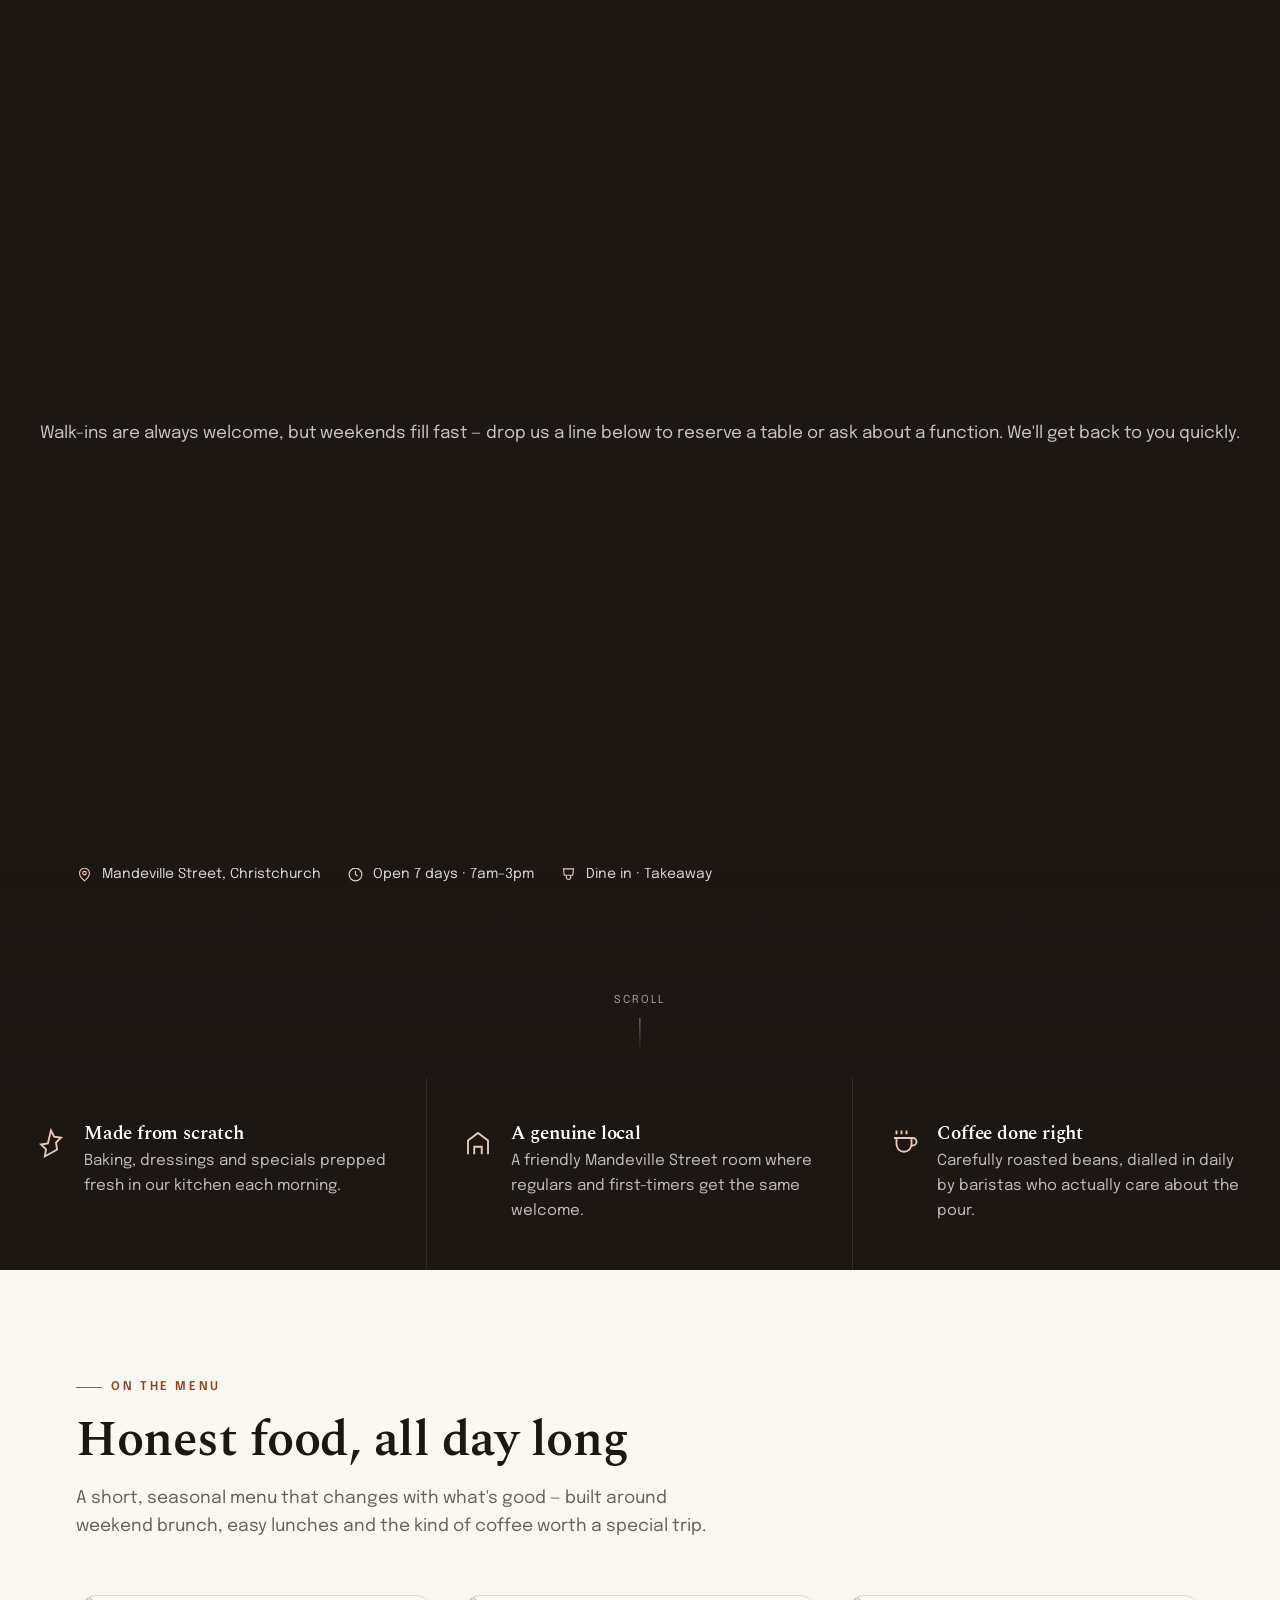
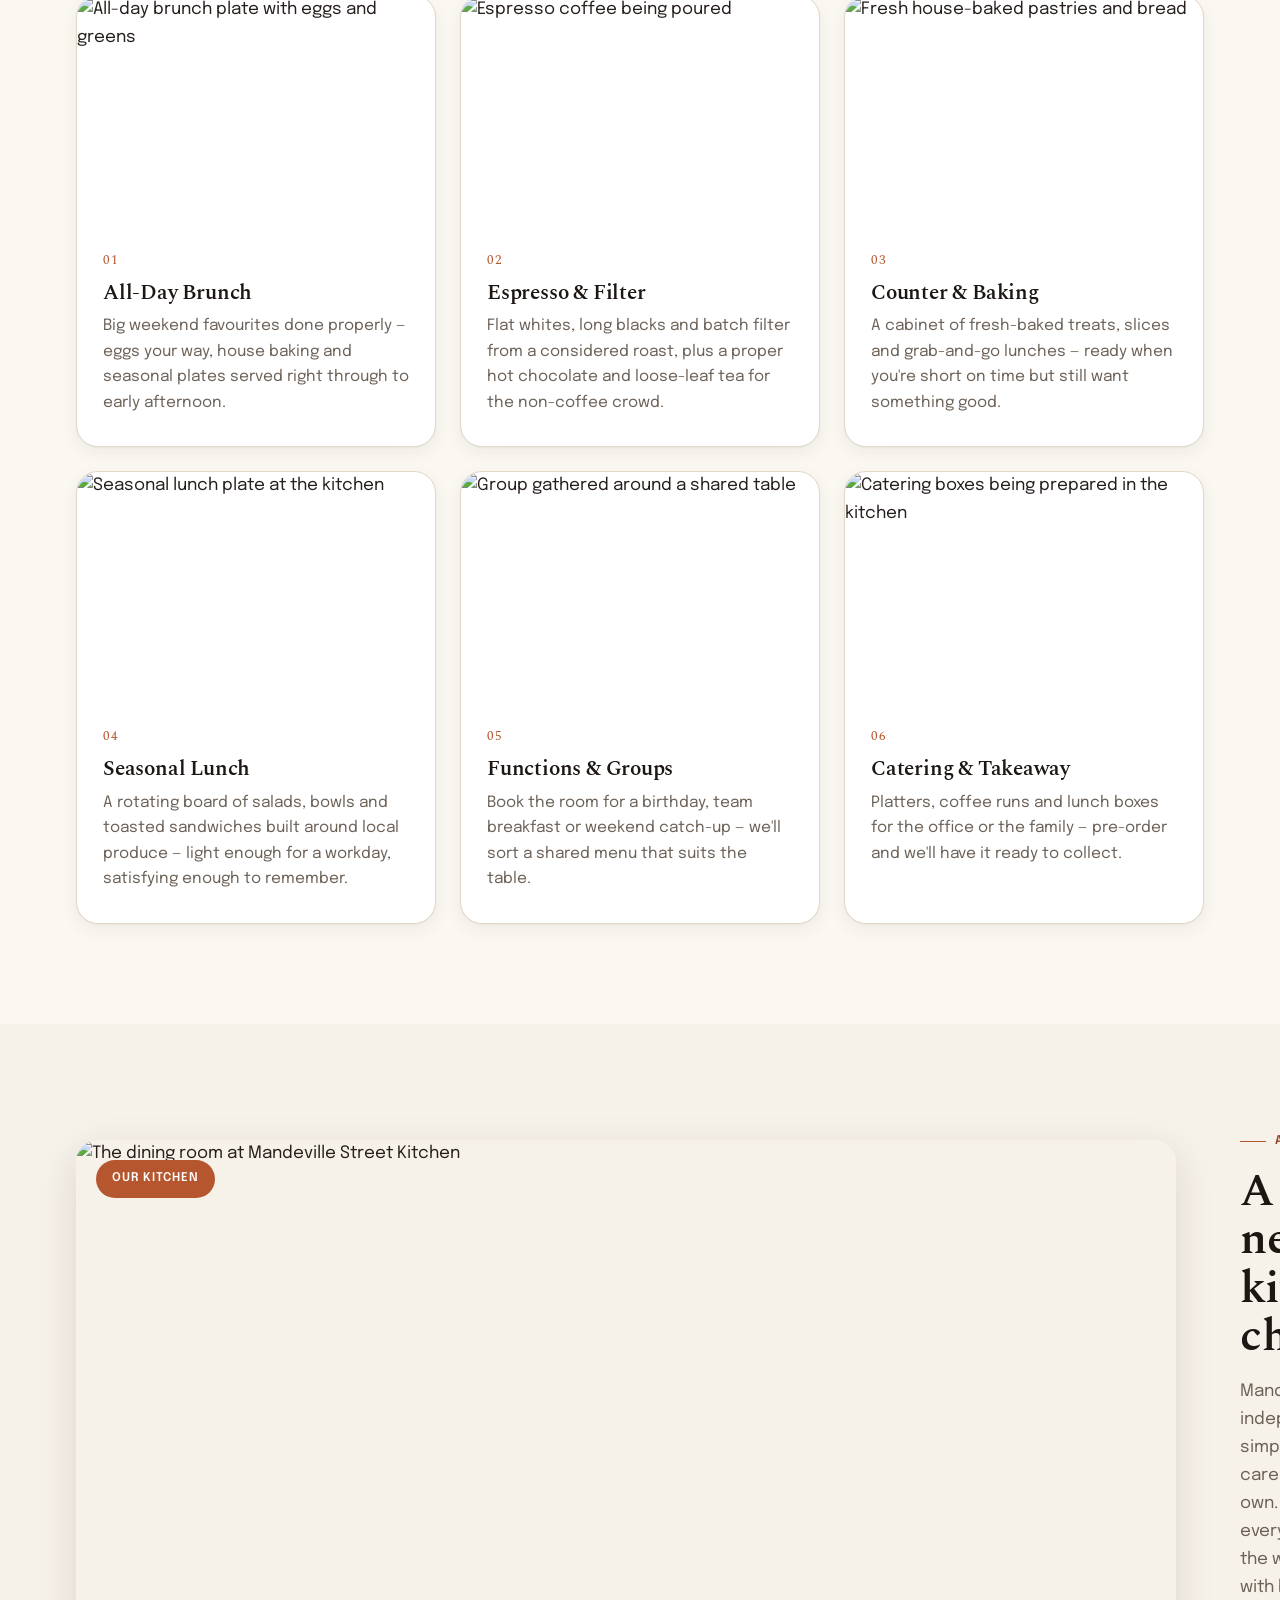
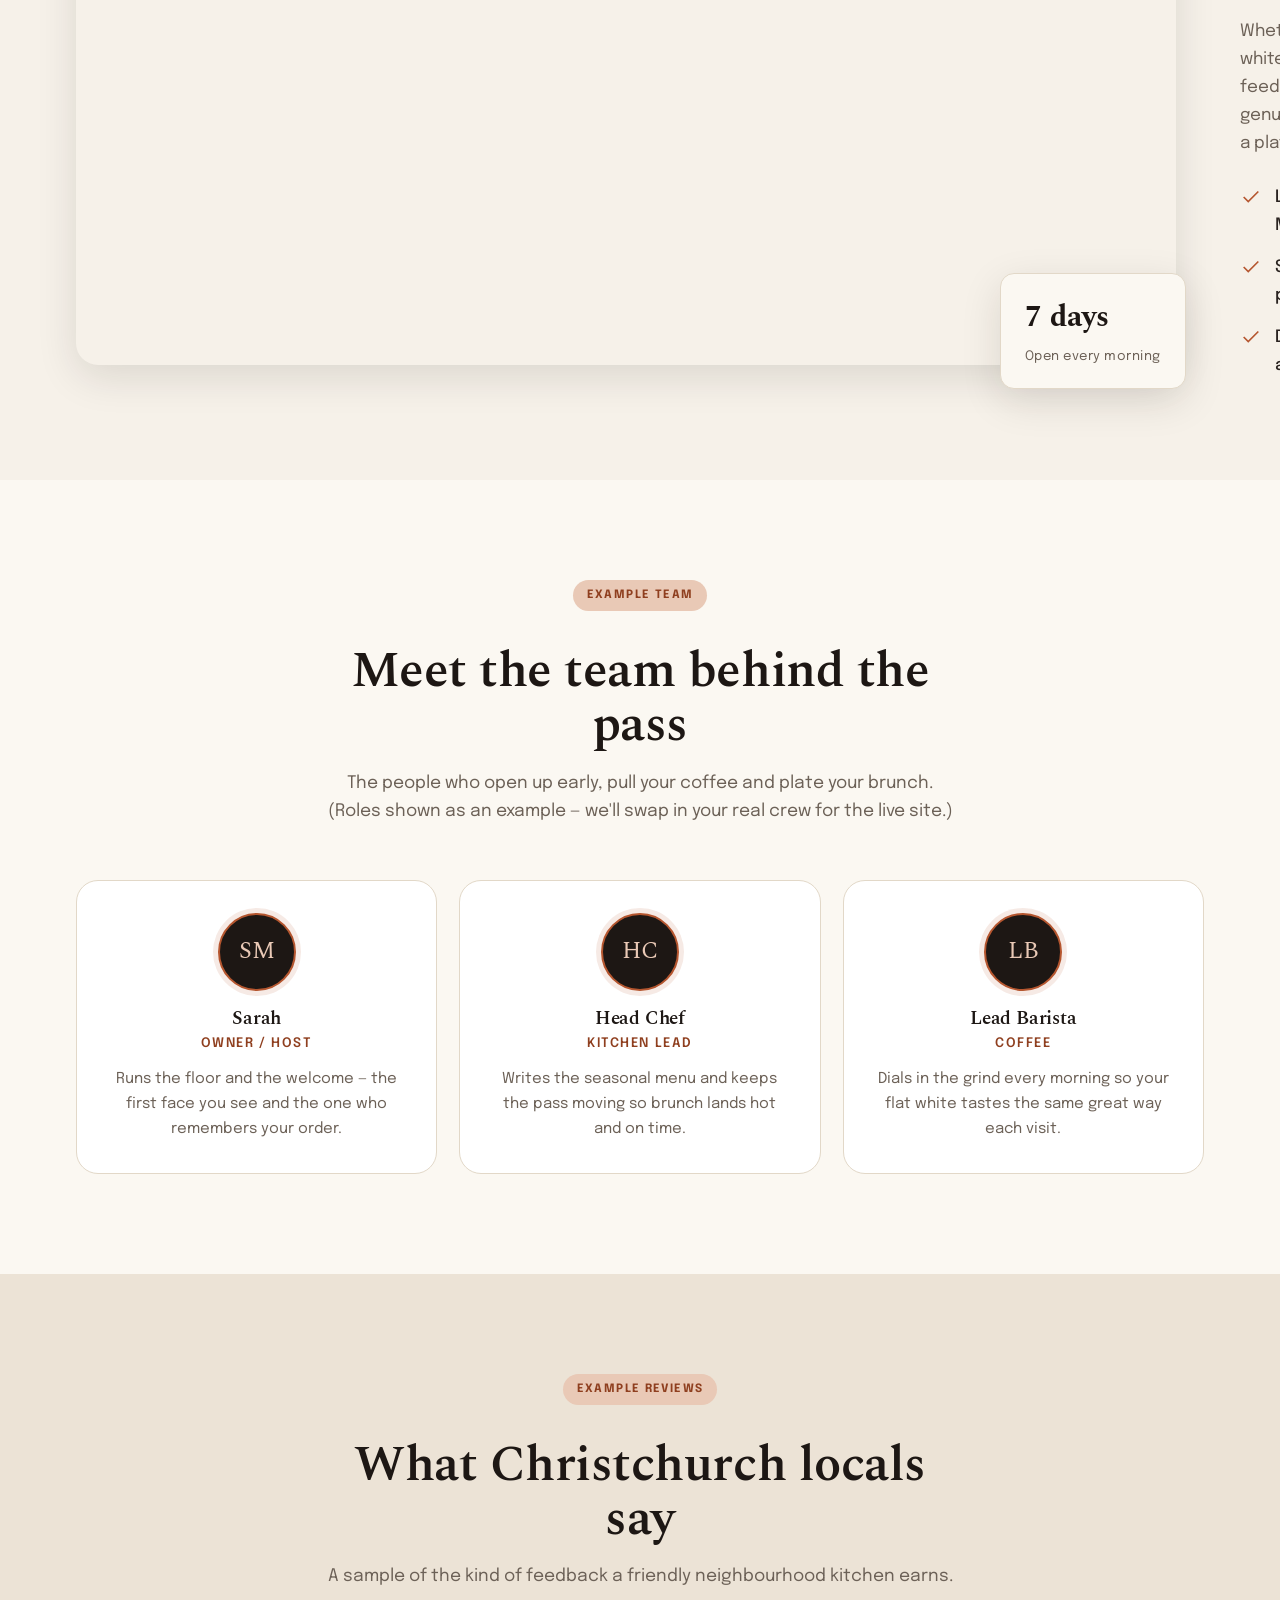
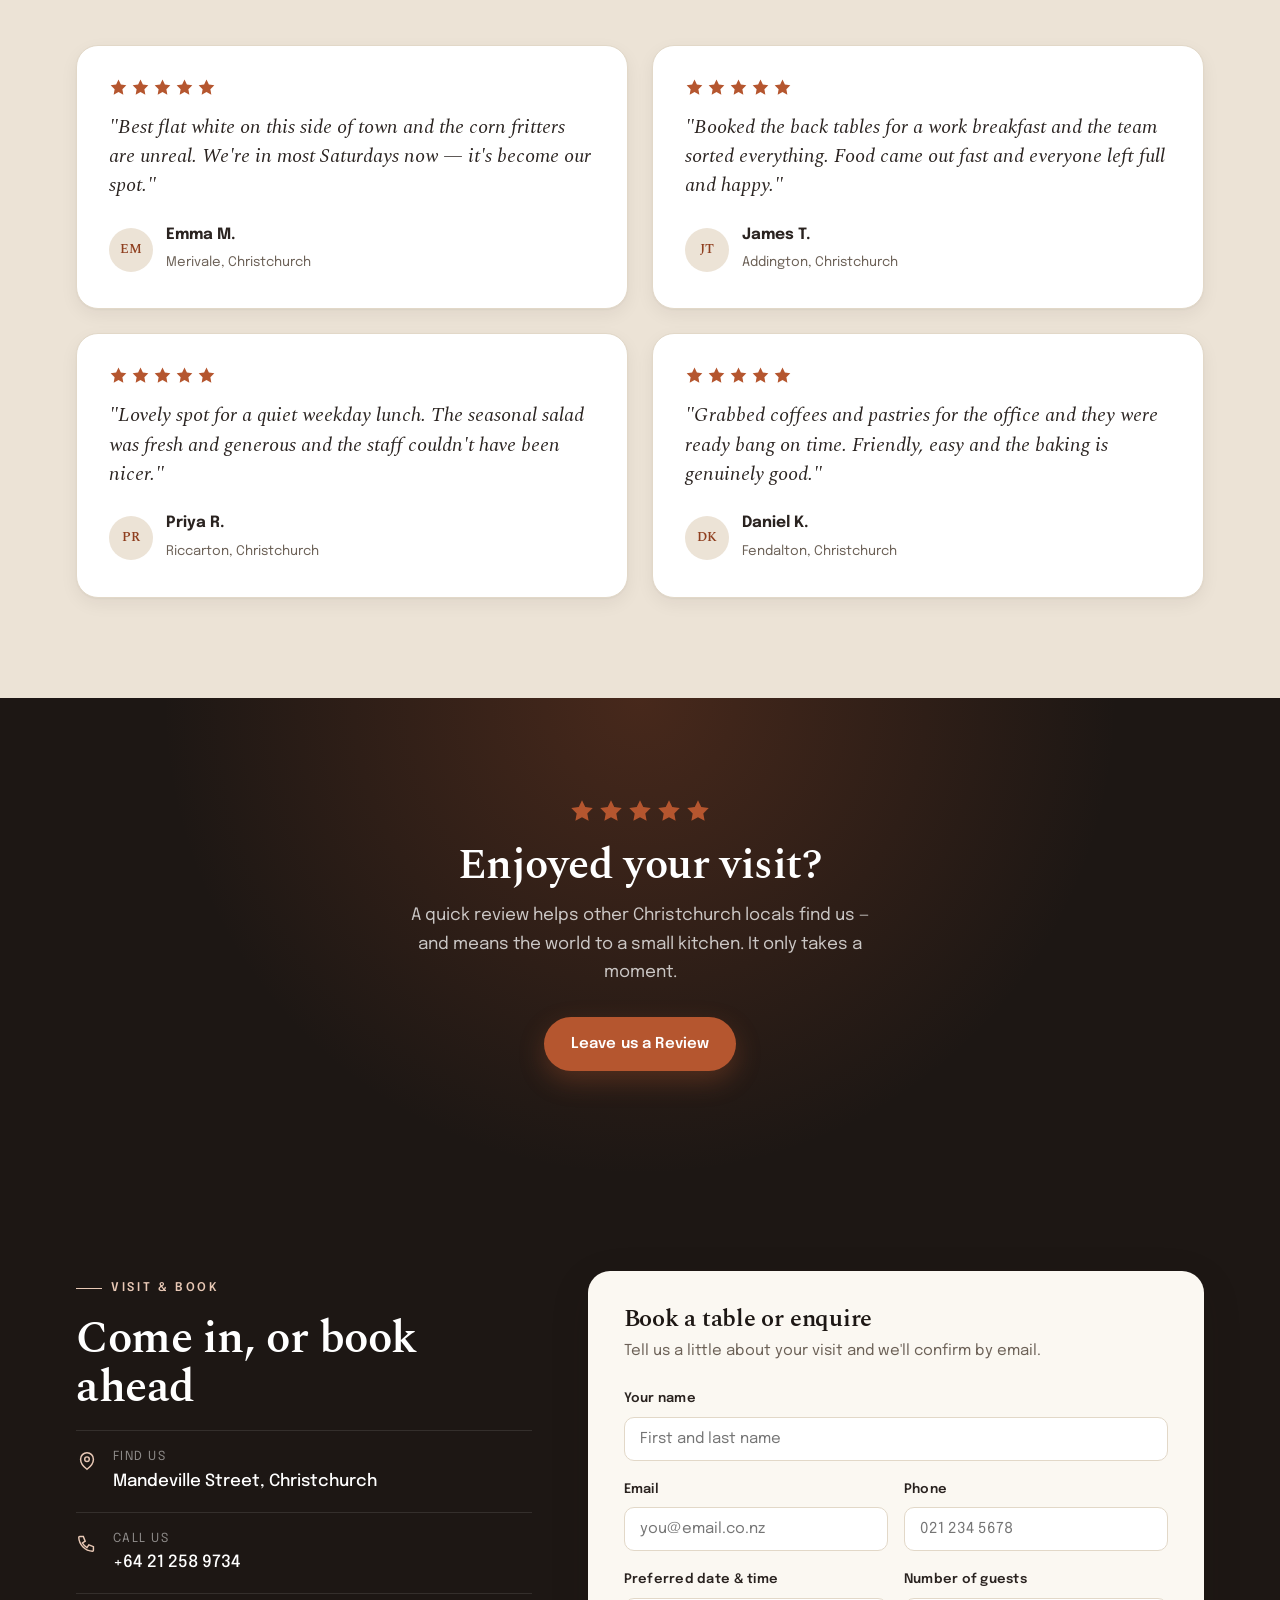
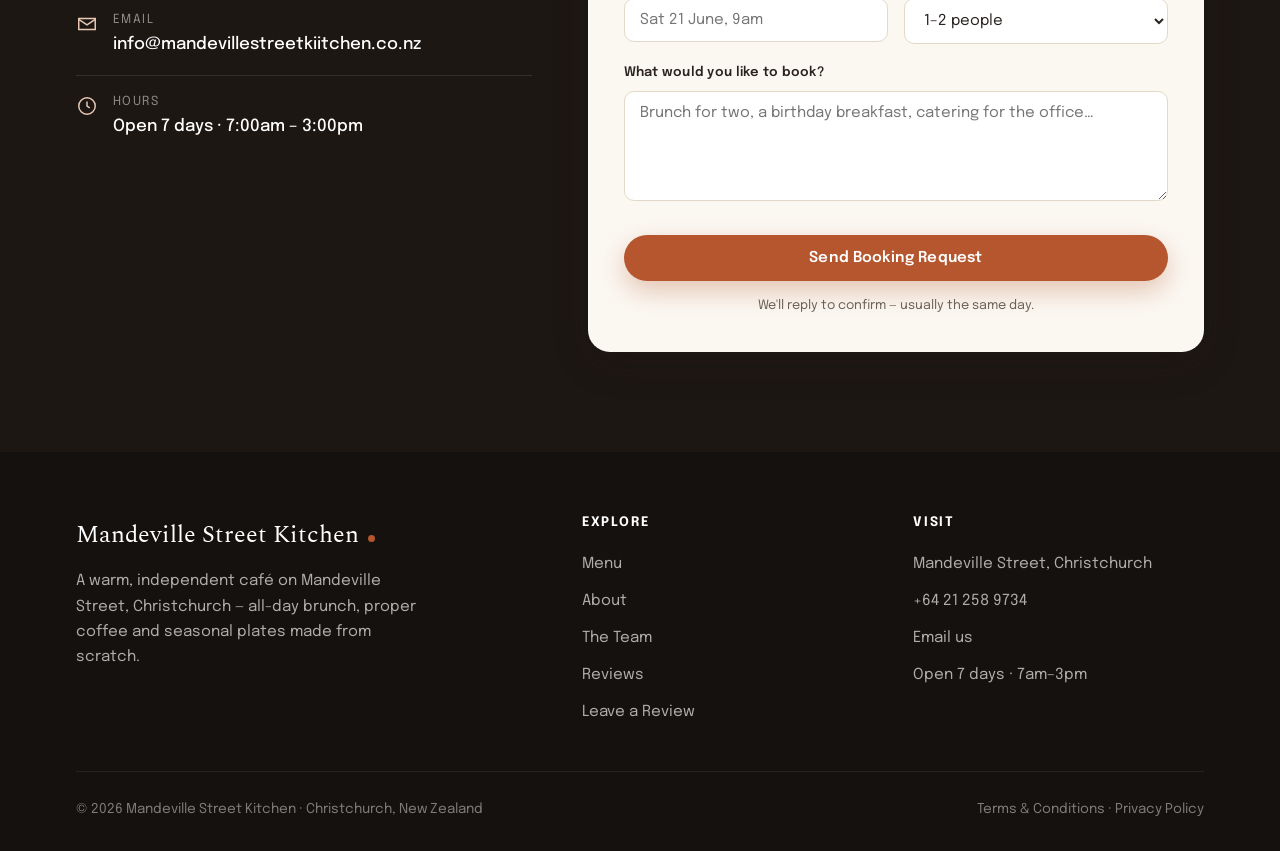
==== index.html @ 9706a3c7 "Initial build: Mandeville Street Kitchen" ====
<!DOCTYPE html>
<html lang="en-NZ">
<head>
<meta charset="UTF-8" />
<meta name="viewport" content="width=device-width, initial-scale=1.0" />
<title>Mandeville Street Kitchen | Café &amp; Eatery, Christchurch</title>
<meta name="description" content="A warm neighbourhood kitchen on Mandeville Street, Christchurch — all-day brunch, proper coffee and seasonal plates made from scratch. Dine in, takeaway or book your table." />
<link rel="preconnect" href="https://fonts.googleapis.com" />
<link rel="preconnect" href="https://fonts.gstatic.com" crossorigin />
<link href="https://fonts.googleapis.com/css2?family=Spectral:ital,wght@0,400;0,500;0,600;1,500;1,600&family=Epilogue:wght@400;500;600;700&display=swap" rel="stylesheet" />
<link rel="stylesheet" href="style.css" />
<link rel="icon" href="data:image/svg+xml,%3Csvg xmlns='http://www.w3.org/2000/svg' viewBox='0 0 32 32'%3E%3Crect width='32' height='32' rx='7' fill='%231d1714'/%3E%3Ctext x='16' y='22' font-family='Georgia,serif' font-size='17' fill='%23b5562f' text-anchor='middle'%3EM%3C/text%3E%3C/svg%3E" />
<meta property="og:title" content="Mandeville Street Kitchen | Café &amp; Eatery, Christchurch" />
<meta property="og:description" content="All-day brunch, proper coffee and seasonal plates made from scratch on Mandeville Street, Christchurch." />
<meta property="og:type" content="restaurant" />
<meta property="og:image" content="https://images.unsplash.com/photo-1414235077428-338989a2e8c0?auto=format&fit=crop&w=1200&q=80" />
</head>
<body>

<!-- Intro overlay -->
<div class="intro" aria-hidden="true">
  <div class="intro-mark">
    <div class="im-name">Mandeville Street Kitchen</div>
    <div class="im-sub">Christchurch</div>
    <div class="im-bar"></div>
  </div>
</div>

<!-- Nav -->
<header class="nav">
  <div class="nav-inner">
    <a href="index.html" class="brand">Mandeville Street <span class="dot"></span></a>
    <nav class="nav-links" aria-label="Primary">
      <a class="navlink" href="#menu">Menu</a>
      <a class="navlink" href="#about">About</a>
      <a class="navlink" href="#crew">The Team</a>
      <a class="navlink" href="#reviews">Reviews</a>
      <a class="navlink" href="#contact">Visit</a>
      <a class="btn btn-primary" href="#contact">Book a Table</a>
    </nav>
    <button class="nav-toggle" aria-label="Open menu"><span></span><span></span><span></span></button>
  </div>
</header>

<!-- Hero -->
<section class="hero" id="top">
  <div class="hero-slides">
    <div class="hero-slide active">
      <img src="https://images.unsplash.com/photo-1559925393-8be0ec4767c8?auto=format&fit=crop&w=1900&q=80" alt="Warm café interior with timber tables and soft light" fetchpriority="high" width="1900" height="1267" />
    </div>
    <div class="hero-slide">
      <img src="https://images.unsplash.com/photo-1414235077428-338989a2e8c0?auto=format&fit=crop&w=1900&q=80" alt="Seasonal brunch plate served at the table" loading="lazy" width="1900" height="1267" />
    </div>
    <div class="hero-slide">
      <img src="https://images.unsplash.com/photo-1495474472287-4d71bcdd2085?auto=format&fit=crop&w=1900&q=80" alt="Flat white coffee with latte art on a café counter" loading="lazy" width="1900" height="1267" />
    </div>
    <div class="hero-slide">
      <img src="https://images.unsplash.com/photo-1466637574441-749b8f19452f?auto=format&fit=crop&w=1900&q=80" alt="Fresh seasonal produce on the kitchen bench" loading="lazy" width="1900" height="1267" />
    </div>
  </div>
  <div class="hero-overlay"></div>
  <div class="hero-content">
    <span class="eyebrow reveal">Mandeville Street · Christchurch</span>
    <h1 class="reveal">All-day brunch and proper coffee, made <em>from scratch</em> on Mandeville Street.</h1>
    <p class="lead reveal">A relaxed neighbourhood kitchen for slow weekend breakfasts, quick weekday lunches and good coffee any time of day. Local produce, honest plates, a room you'll want to linger in.</p>
    <div class="hero-cta reveal">
      <a href="#contact" class="btn btn-primary">Book a Table</a>
      <a href="#menu" class="btn btn-light">See the Menu</a>
    </div>
    <div class="hero-meta reveal">
      <span><svg viewBox="0 0 24 24" fill="none" stroke-width="1.6"><path d="M12 21s-7-5.2-7-11a7 7 0 0 1 14 0c0 5.8-7 11-7 11z"/><circle cx="12" cy="10" r="2.5"/></svg>Mandeville Street, Christchurch</span>
      <span><svg viewBox="0 0 24 24" fill="none" stroke-width="1.6"><circle cx="12" cy="12" r="9"/><path d="M12 7v5l3 2"/></svg>Open 7 days · 7am–3pm</span>
      <span><svg viewBox="0 0 24 24" fill="none" stroke-width="1.6"><path d="M5 4h14l-1 9H6L5 4z"/><path d="M9 13v3a3 3 0 0 0 6 0v-3"/></svg>Dine in · Takeaway</span>
    </div>
  </div>
  <div class="scroll-cue" aria-hidden="true"><span>Scroll</span><span class="line"></span></div>
</section>

<!-- Trust strip -->
<section class="trust" aria-label="Why locals choose us">
  <div class="trust-grid">
    <div class="trust-item">
      <svg viewBox="0 0 24 24" fill="none" stroke-width="1.5"><path d="M12 2l2.5 5 5.5.8-4 3.9.9 5.5L12 20l-4.9 2.6.9-5.5-4-3.9 5.5-.8L12 2z"/></svg>
      <div><h3>Made from scratch</h3><p>Baking, dressings and specials prepped fresh in our kitchen each morning.</p></div>
    </div>
    <div class="trust-item">
      <svg viewBox="0 0 24 24" fill="none" stroke-width="1.5"><path d="M4 21V10l8-6 8 6v11"/><path d="M9 21v-6h6v6"/></svg>
      <div><h3>A genuine local</h3><p>A friendly Mandeville Street room where regulars and first-timers get the same welcome.</p></div>
    </div>
    <div class="trust-item">
      <svg viewBox="0 0 24 24" fill="none" stroke-width="1.5"><path d="M18 8h1a3 3 0 0 1 0 6h-1"/><path d="M6 2v3M10 2v3M14 2v3"/><path d="M4 8h14v5a6 6 0 0 1-12 0V8z"/></svg>
      <div><h3>Coffee done right</h3><p>Carefully roasted beans, dialled in daily by baristas who actually care about the pour.</p></div>
    </div>
  </div>
</section>

<!-- Services / Menu -->
<section class="section-cream" id="menu">
  <div class="wrap">
    <div class="section-head reveal">
      <span class="eyebrow">On the menu</span>
      <h2>Honest food, all day long</h2>
      <p>A short, seasonal menu that changes with what's good — built around weekend brunch, easy lunches and the kind of coffee worth a special trip.</p>
    </div>
    <div class="services-grid">
      <article class="svc-card reveal">
        <div class="svc-img"><img src="https://images.unsplash.com/photo-1525351484163-7529414344d8?auto=format&fit=crop&w=900&q=80" alt="All-day brunch plate with eggs and greens" loading="lazy" width="900" height="563" /></div>
        <div class="svc-body"><span class="svc-num">01</span><h3>All-Day Brunch</h3><p>Big weekend favourites done properly — eggs your way, house baking and seasonal plates served right through to early afternoon.</p></div>
      </article>
      <article class="svc-card reveal">
        <div class="svc-img"><img src="https://images.unsplash.com/photo-1495474472287-4d71bcdd2085?auto=format&fit=crop&w=900&q=80" alt="Espresso coffee being poured" loading="lazy" width="900" height="563" /></div>
        <div class="svc-body"><span class="svc-num">02</span><h3>Espresso &amp; Filter</h3><p>Flat whites, long blacks and batch filter from a considered roast, plus a proper hot chocolate and loose-leaf tea for the non-coffee crowd.</p></div>
      </article>
      <article class="svc-card reveal">
        <div class="svc-img"><img src="https://images.unsplash.com/photo-1509440159596-0249088772ff?auto=format&fit=crop&w=900&q=80" alt="Fresh house-baked pastries and bread" loading="lazy" width="900" height="563" /></div>
        <div class="svc-body"><span class="svc-num">03</span><h3>Counter &amp; Baking</h3><p>A cabinet of fresh-baked treats, slices and grab-and-go lunches — ready when you're short on time but still want something good.</p></div>
      </article>
      <article class="svc-card reveal">
        <div class="svc-img"><img src="https://images.unsplash.com/photo-1414235077428-338989a2e8c0?auto=format&fit=crop&w=900&q=80" alt="Seasonal lunch plate at the kitchen" loading="lazy" width="900" height="563" /></div>
        <div class="svc-body"><span class="svc-num">04</span><h3>Seasonal Lunch</h3><p>A rotating board of salads, bowls and toasted sandwiches built around local produce — light enough for a workday, satisfying enough to remember.</p></div>
      </article>
      <article class="svc-card reveal">
        <div class="svc-img"><img src="https://images.unsplash.com/photo-1481833761820-0509d3217039?auto=format&fit=crop&w=900&q=80" alt="Group gathered around a shared table" loading="lazy" width="900" height="563" /></div>
        <div class="svc-body"><span class="svc-num">05</span><h3>Functions &amp; Groups</h3><p>Book the room for a birthday, team breakfast or weekend catch-up — we'll sort a shared menu that suits the table.</p></div>
      </article>
      <article class="svc-card reveal">
        <div class="svc-img"><img src="https://images.unsplash.com/photo-1556910103-1c02745aae4d?auto=format&fit=crop&w=900&q=80" alt="Catering boxes being prepared in the kitchen" loading="lazy" width="900" height="563" /></div>
        <div class="svc-body"><span class="svc-num">06</span><h3>Catering &amp; Takeaway</h3><p>Platters, coffee runs and lunch boxes for the office or the family — pre-order and we'll have it ready to collect.</p></div>
      </article>
    </div>
  </div>
</section>

<!-- About -->
<section class="section-bone" id="about">
  <div class="wrap">
    <div class="about-grid">
      <div class="about-figure reveal">
        <img src="https://images.unsplash.com/photo-1517248135467-4c7edcad34c4?auto=format&fit=crop&w=1100&q=80" alt="The dining room at Mandeville Street Kitchen" loading="lazy" width="1100" height="825" />
        <span class="about-tag">Our Kitchen</span>
        <div class="stat"><strong>7 days</strong><span>Open every morning</span></div>
      </div>
      <div class="about-copy reveal">
        <span class="eyebrow">About us</span>
        <h2>A neighbourhood kitchen, not a chain</h2>
        <p>Mandeville Street Kitchen is a small, independent café built around a simple idea: real food, made with care, in a room that feels like your own. We keep the menu tight so everything's done well, and we cook the way we'd cook at home — just with better coffee.</p>
        <p>Whether you're in for a quiet flat white, a long weekend brunch or feeding a hungry crew, you'll get a genuine Christchurch welcome and a plate worth coming back for.</p>
        <ul class="checklist">
          <li><svg viewBox="0 0 24 24" fill="none" stroke-width="1.8"><path d="M20 6L9 17l-5-5"/></svg>Locally owned and run on Mandeville Street</li>
          <li><svg viewBox="0 0 24 24" fill="none" stroke-width="1.8"><path d="M20 6L9 17l-5-5"/></svg>Seasonal menu using local produce</li>
          <li><svg viewBox="0 0 24 24" fill="none" stroke-width="1.8"><path d="M20 6L9 17l-5-5"/></svg>Dietary-friendly options, just ask the team</li>
        </ul>
      </div>
    </div>
  </div>
</section>

<!-- Crew -->
<section class="section-cream" id="crew">
  <div class="wrap">
    <div class="section-head center reveal">
      <span class="badge-pill">Example team</span>
      <h2>Meet the team behind the pass</h2>
      <p>The people who open up early, pull your coffee and plate your brunch. (Roles shown as an example — we'll swap in your real crew for the live site.)</p>
    </div>
    <div class="crew-grid">
      <div class="crew-card reveal">
        <div class="avatar">SM</div>
        <h3>Sarah</h3>
        <div class="role">Owner / Host</div>
        <p>Runs the floor and the welcome — the first face you see and the one who remembers your order.</p>
      </div>
      <div class="crew-card reveal">
        <div class="avatar">HC</div>
        <h3>Head Chef</h3>
        <div class="role">Kitchen Lead</div>
        <p>Writes the seasonal menu and keeps the pass moving so brunch lands hot and on time.</p>
      </div>
      <div class="crew-card reveal">
        <div class="avatar">LB</div>
        <h3>Lead Barista</h3>
        <div class="role">Coffee</div>
        <p>Dials in the grind every morning so your flat white tastes the same great way each visit.</p>
      </div>
    </div>
  </div>
</section>

<!-- Reviews -->
<section class="section-sand" id="reviews">
  <div class="wrap">
    <div class="section-head center reveal">
      <span class="badge-pill">Example reviews</span>
      <h2>What Christchurch locals say</h2>
      <p>A sample of the kind of feedback a friendly neighbourhood kitchen earns.</p>
    </div>
    <div class="reviews-grid">
      <div class="review-card reveal">
        <div class="stars"><svg viewBox="0 0 24 24"><path d="M12 2l3 6.3 6.9 1-5 4.9 1.2 6.8L12 17.8 5.9 21l1.2-6.8-5-4.9 6.9-1L12 2z"/></svg><svg viewBox="0 0 24 24"><path d="M12 2l3 6.3 6.9 1-5 4.9 1.2 6.8L12 17.8 5.9 21l1.2-6.8-5-4.9 6.9-1L12 2z"/></svg><svg viewBox="0 0 24 24"><path d="M12 2l3 6.3 6.9 1-5 4.9 1.2 6.8L12 17.8 5.9 21l1.2-6.8-5-4.9 6.9-1L12 2z"/></svg><svg viewBox="0 0 24 24"><path d="M12 2l3 6.3 6.9 1-5 4.9 1.2 6.8L12 17.8 5.9 21l1.2-6.8-5-4.9 6.9-1L12 2z"/></svg><svg viewBox="0 0 24 24"><path d="M12 2l3 6.3 6.9 1-5 4.9 1.2 6.8L12 17.8 5.9 21l1.2-6.8-5-4.9 6.9-1L12 2z"/></svg></div>
        <blockquote>"Best flat white on this side of town and the corn fritters are unreal. We're in most Saturdays now — it's become our spot."</blockquote>
        <div class="review-meta"><span class="ra">EM</span><div><strong>Emma M.</strong><span>Merivale, Christchurch</span></div></div>
      </div>
      <div class="review-card reveal">
        <div class="stars"><svg viewBox="0 0 24 24"><path d="M12 2l3 6.3 6.9 1-5 4.9 1.2 6.8L12 17.8 5.9 21l1.2-6.8-5-4.9 6.9-1L12 2z"/></svg><svg viewBox="0 0 24 24"><path d="M12 2l3 6.3 6.9 1-5 4.9 1.2 6.8L12 17.8 5.9 21l1.2-6.8-5-4.9 6.9-1L12 2z"/></svg><svg viewBox="0 0 24 24"><path d="M12 2l3 6.3 6.9 1-5 4.9 1.2 6.8L12 17.8 5.9 21l1.2-6.8-5-4.9 6.9-1L12 2z"/></svg><svg viewBox="0 0 24 24"><path d="M12 2l3 6.3 6.9 1-5 4.9 1.2 6.8L12 17.8 5.9 21l1.2-6.8-5-4.9 6.9-1L12 2z"/></svg><svg viewBox="0 0 24 24"><path d="M12 2l3 6.3 6.9 1-5 4.9 1.2 6.8L12 17.8 5.9 21l1.2-6.8-5-4.9 6.9-1L12 2z"/></svg></div>
        <blockquote>"Booked the back tables for a work breakfast and the team sorted everything. Food came out fast and everyone left full and happy."</blockquote>
        <div class="review-meta"><span class="ra">JT</span><div><strong>James T.</strong><span>Addington, Christchurch</span></div></div>
      </div>
      <div class="review-card reveal">
        <div class="stars"><svg viewBox="0 0 24 24"><path d="M12 2l3 6.3 6.9 1-5 4.9 1.2 6.8L12 17.8 5.9 21l1.2-6.8-5-4.9 6.9-1L12 2z"/></svg><svg viewBox="0 0 24 24"><path d="M12 2l3 6.3 6.9 1-5 4.9 1.2 6.8L12 17.8 5.9 21l1.2-6.8-5-4.9 6.9-1L12 2z"/></svg><svg viewBox="0 0 24 24"><path d="M12 2l3 6.3 6.9 1-5 4.9 1.2 6.8L12 17.8 5.9 21l1.2-6.8-5-4.9 6.9-1L12 2z"/></svg><svg viewBox="0 0 24 24"><path d="M12 2l3 6.3 6.9 1-5 4.9 1.2 6.8L12 17.8 5.9 21l1.2-6.8-5-4.9 6.9-1L12 2z"/></svg><svg viewBox="0 0 24 24"><path d="M12 2l3 6.3 6.9 1-5 4.9 1.2 6.8L12 17.8 5.9 21l1.2-6.8-5-4.9 6.9-1L12 2z"/></svg></div>
        <blockquote>"Lovely spot for a quiet weekday lunch. The seasonal salad was fresh and generous and the staff couldn't have been nicer."</blockquote>
        <div class="review-meta"><span class="ra">PR</span><div><strong>Priya R.</strong><span>Riccarton, Christchurch</span></div></div>
      </div>
      <div class="review-card reveal">
        <div class="stars"><svg viewBox="0 0 24 24"><path d="M12 2l3 6.3 6.9 1-5 4.9 1.2 6.8L12 17.8 5.9 21l1.2-6.8-5-4.9 6.9-1L12 2z"/></svg><svg viewBox="0 0 24 24"><path d="M12 2l3 6.3 6.9 1-5 4.9 1.2 6.8L12 17.8 5.9 21l1.2-6.8-5-4.9 6.9-1L12 2z"/></svg><svg viewBox="0 0 24 24"><path d="M12 2l3 6.3 6.9 1-5 4.9 1.2 6.8L12 17.8 5.9 21l1.2-6.8-5-4.9 6.9-1L12 2z"/></svg><svg viewBox="0 0 24 24"><path d="M12 2l3 6.3 6.9 1-5 4.9 1.2 6.8L12 17.8 5.9 21l1.2-6.8-5-4.9 6.9-1L12 2z"/></svg><svg viewBox="0 0 24 24"><path d="M12 2l3 6.3 6.9 1-5 4.9 1.2 6.8L12 17.8 5.9 21l1.2-6.8-5-4.9 6.9-1L12 2z"/></svg></div>
        <blockquote>"Grabbed coffees and pastries for the office and they were ready bang on time. Friendly, easy and the baking is genuinely good."</blockquote>
        <div class="review-meta"><span class="ra">DK</span><div><strong>Daniel K.</strong><span>Fendalton, Christchurch</span></div></div>
      </div>
    </div>
  </div>
</section>

<!-- Review funnel banner -->
<section class="funnel">
  <div class="wrap">
    <div class="stars reveal"><svg viewBox="0 0 24 24"><path d="M12 2l3 6.3 6.9 1-5 4.9 1.2 6.8L12 17.8 5.9 21l1.2-6.8-5-4.9 6.9-1L12 2z"/></svg><svg viewBox="0 0 24 24"><path d="M12 2l3 6.3 6.9 1-5 4.9 1.2 6.8L12 17.8 5.9 21l1.2-6.8-5-4.9 6.9-1L12 2z"/></svg><svg viewBox="0 0 24 24"><path d="M12 2l3 6.3 6.9 1-5 4.9 1.2 6.8L12 17.8 5.9 21l1.2-6.8-5-4.9 6.9-1L12 2z"/></svg><svg viewBox="0 0 24 24"><path d="M12 2l3 6.3 6.9 1-5 4.9 1.2 6.8L12 17.8 5.9 21l1.2-6.8-5-4.9 6.9-1L12 2z"/></svg><svg viewBox="0 0 24 24"><path d="M12 2l3 6.3 6.9 1-5 4.9 1.2 6.8L12 17.8 5.9 21l1.2-6.8-5-4.9 6.9-1L12 2z"/></svg></div>
    <h2 class="reveal">Enjoyed your visit?</h2>
    <p class="reveal">A quick review helps other Christchurch locals find us — and means the world to a small kitchen. It only takes a moment.</p>
    <a href="review.html" class="btn btn-primary reveal">Leave us a Review</a>
  </div>
</section>

<!-- Contact -->
<section class="contact" id="contact">
  <div class="wrap">
    <div class="contact-grid">
      <div class="contact-info reveal">
        <span class="eyebrow">Visit &amp; book</span>
        <h2>Come in, or book ahead</h2>
        <p class="intro">Walk-ins are always welcome, but weekends fill fast — drop us a line below to reserve a table or ask about a function. We'll get back to you quickly.</p>
        <div class="contact-line">
          <svg viewBox="0 0 24 24" fill="none" stroke-width="1.6"><path d="M12 21s-7-5.2-7-11a7 7 0 0 1 14 0c0 5.8-7 11-7 11z"/><circle cx="12" cy="10" r="2.5"/></svg>
          <div><div class="lbl">Find us</div><span class="val">Mandeville Street, Christchurch</span></div>
        </div>
        <div class="contact-line">
          <svg viewBox="0 0 24 24" fill="none" stroke-width="1.6"><path d="M4 5h4l2 5-3 2a12 12 0 0 0 5 5l2-3 5 2v4a1 1 0 0 1-1 1A16 16 0 0 1 3 6a1 1 0 0 1 1-1z"/></svg>
          <div><div class="lbl">Call us</div><a href="tel:+64212589734">+64 21 258 9734</a></div>
        </div>
        <div class="contact-line">
          <svg viewBox="0 0 24 24" fill="none" stroke-width="1.6"><path d="M3 6h18v12H3z"/><path d="M3 7l9 6 9-6"/></svg>
          <div><div class="lbl">Email</div><a href="mailto:info@mandevillestreetkiitchen.co.nz">info@mandevillestreetkiitchen.co.nz</a></div>
        </div>
        <div class="contact-line">
          <svg viewBox="0 0 24 24" fill="none" stroke-width="1.6"><circle cx="12" cy="12" r="9"/><path d="M12 7v5l3 2"/></svg>
          <div><div class="lbl">Hours</div><span class="val">Open 7 days · 7:00am – 3:00pm</span></div>
        </div>
      </div>

      <div class="form-card reveal">
        <h3>Book a table or enquire</h3>
        <p class="fc-sub">Tell us a little about your visit and we'll confirm by email.</p>
        <form action="https://formsubmit.co/info@mandevillestreetkiitchen.co.nz" method="POST">
          <input type="hidden" name="_subject" value="New booking / enquiry — Mandeville Street Kitchen website" />
          <input type="hidden" name="_captcha" value="false" />
          <input type="hidden" name="_template" value="table" />
          <input type="hidden" name="_next" value="https://mandeville-street-kitchen-demo.vercel.app/index.html#contact" />
          <div class="field">
            <label for="name">Your name</label>
            <input id="name" name="name" type="text" placeholder="First and last name" required />
          </div>
          <div class="field-row">
            <div class="field">
              <label for="email">Email</label>
              <input id="email" name="email" type="email" placeholder="you@email.co.nz" required />
            </div>
            <div class="field">
              <label for="phone">Phone</label>
              <input id="phone" name="phone" type="tel" placeholder="021 234 5678" />
            </div>
          </div>
          <div class="field-row">
            <div class="field">
              <label for="date">Preferred date &amp; time</label>
              <input id="date" name="preferred_date" type="text" placeholder="Sat 21 June, 9am" />
            </div>
            <div class="field">
              <label for="guests">Number of guests</label>
              <select id="guests" name="guests">
                <option value="1–2">1–2 people</option>
                <option value="3–4">3–4 people</option>
                <option value="5–8">5–8 people</option>
                <option value="9+">9+ (function)</option>
              </select>
            </div>
          </div>
          <div class="field">
            <label for="message">What would you like to book?</label>
            <textarea id="message" name="message" placeholder="Brunch for two, a birthday breakfast, catering for the office…"></textarea>
          </div>
          <button type="submit" class="btn btn-primary">Send Booking Request</button>
          <p class="form-note">We'll reply to confirm — usually the same day.</p>
        </form>
      </div>
    </div>
  </div>
</section>

<!-- Footer -->
<footer>
  <div class="wrap">
    <div class="foot-grid">
      <div>
        <div class="foot-brand">Mandeville Street Kitchen <span class="dot"></span></div>
        <p>A warm, independent café on Mandeville Street, Christchurch — all-day brunch, proper coffee and seasonal plates made from scratch.</p>
      </div>
      <div class="foot-col">
        <h4>Explore</h4>
        <a href="#menu">Menu</a>
        <a href="#about">About</a>
        <a href="#crew">The Team</a>
        <a href="#reviews">Reviews</a>
        <a href="review.html">Leave a Review</a>
      </div>
      <div class="foot-col">
        <h4>Visit</h4>
        <span>Mandeville Street, Christchurch</span>
        <a href="tel:+64212589734">+64 21 258 9734</a>
        <a href="mailto:info@mandevillestreetkiitchen.co.nz">Email us</a>
        <span>Open 7 days · 7am–3pm</span>
      </div>
    </div>
    <div class="foot-bottom">
      <span>© <span data-year>2026</span> Mandeville Street Kitchen · Christchurch, New Zealand</span>
      <span><a href="terms.html">Terms &amp; Conditions</a> · <a href="privacy.html">Privacy Policy</a></span>
    </div>
  </div>
</footer>

<script src="script.js"></script>
</body>
</html>
---- style.css ----
/* Mandeville Street Kitchen — Crafted archetype
   Display: Spectral · Body: Epilogue · Accent: warm terracotta on bone/espresso */

:root {
  --espresso: #1d1714;
  --espresso-90: rgba(29, 23, 20, 0.9);
  --espresso-55: rgba(29, 23, 20, 0.55);
  --ink: #2a2320;
  --bone: #f6f1e9;
  --cream: #fbf8f2;
  --sand: #ece3d6;
  --line: #e2d8c8;
  --muted: #6c6157;
  --accent: #b5562f;
  --accent-deep: #8f3f1f;
  --accent-soft: #e9c9b6;
  --white: #ffffff;
  --radius: 14px;
  --radius-lg: 22px;
  --shadow-sm: 0 1px 2px rgba(29, 23, 20, 0.04), 0 6px 18px rgba(29, 23, 20, 0.06);
  --shadow-md: 0 12px 40px rgba(29, 23, 20, 0.12);
  --maxw: 1180px;
  --ease: cubic-bezier(0.22, 1, 0.36, 1);
  --img-filter: saturate(0.92) contrast(1.04) brightness(0.99);
}

* { margin: 0; padding: 0; box-sizing: border-box; }

html { scroll-behavior: smooth; }
@media (prefers-reduced-motion: reduce) {
  html { scroll-behavior: auto; }
  *, *::before, *::after { animation-duration: 0.001ms !important; transition-duration: 0.001ms !important; }
}

body {
  font-family: 'Epilogue', system-ui, -apple-system, sans-serif;
  color: var(--ink);
  background: var(--cream);
  line-height: 1.65;
  font-size: 17px;
  -webkit-font-smoothing: antialiased;
  overflow-x: hidden;
}

h1, h2, h3, h4 { font-family: 'Spectral', Georgia, serif; font-weight: 600; line-height: 1.08; color: var(--espresso); letter-spacing: -0.01em; }

a { color: inherit; text-decoration: none; }
img { display: block; max-width: 100%; }

.wrap { width: 100%; max-width: var(--maxw); margin: 0 auto; padding: 0 26px; }

.eyebrow {
  display: inline-flex; align-items: center; gap: 9px;
  font-family: 'Epilogue', sans-serif;
  font-size: 12px; font-weight: 600; letter-spacing: 0.22em; text-transform: uppercase;
  color: var(--accent-deep);
}
.eyebrow::before { content: ""; width: 26px; height: 1px; background: var(--accent); display: inline-block; }
.eyebrow.center::after { content: ""; width: 26px; height: 1px; background: var(--accent); display: inline-block; }

/* ---------- Buttons ---------- */
.btn {
  display: inline-flex; align-items: center; justify-content: center; gap: 9px;
  font-family: 'Epilogue', sans-serif; font-weight: 600; font-size: 15px;
  padding: 14px 26px; border-radius: 100px; border: 1px solid transparent;
  cursor: pointer; transition: transform .35s var(--ease), background .3s, color .3s, box-shadow .3s;
  letter-spacing: 0.01em; white-space: nowrap;
}
.btn-primary { background: var(--accent); color: #fff; box-shadow: 0 10px 26px rgba(181, 86, 47, 0.32); }
.btn-primary:hover { background: var(--accent-deep); transform: translateY(-2px); }
.btn-ghost { background: transparent; color: var(--espresso); border-color: rgba(29,23,20,0.22); }
.btn-ghost:hover { border-color: var(--espresso); transform: translateY(-2px); }
.btn-light { background: rgba(255,255,255,0.1); color: #fff; border-color: rgba(255,255,255,0.4); backdrop-filter: blur(4px); }
.btn-light:hover { background: rgba(255,255,255,0.2); transform: translateY(-2px); }

/* ---------- Nav ---------- */
.nav {
  position: fixed; top: 0; left: 0; right: 0; z-index: 100;
  display: flex; align-items: center; justify-content: space-between;
  padding: 18px 26px; transition: background .4s, box-shadow .4s, padding .4s;
}
.nav.scrolled { background: rgba(251, 248, 242, 0.92); backdrop-filter: blur(12px); box-shadow: 0 1px 0 var(--line); padding: 12px 26px; }
.nav-inner { width: 100%; max-width: var(--maxw); margin: 0 auto; display: flex; align-items: center; justify-content: space-between; }
.brand { display: flex; align-items: baseline; gap: 10px; font-family: 'Spectral', serif; font-weight: 600; font-size: 22px; color: #fff; transition: color .4s; letter-spacing: -0.01em; }
.brand .dot { width: 8px; height: 8px; border-radius: 50%; background: var(--accent); transform: translateY(-3px); }
.nav.scrolled .brand { color: var(--espresso); }
.nav-links { display: flex; align-items: center; gap: 30px; }
.nav-links a.navlink { font-size: 14.5px; font-weight: 500; color: rgba(255,255,255,0.88); transition: color .3s; position: relative; }
.nav.scrolled .nav-links a.navlink { color: var(--ink); }
.nav-links a.navlink::after { content: ""; position: absolute; left: 0; bottom: -5px; width: 0; height: 1.5px; background: var(--accent); transition: width .3s var(--ease); }
.nav-links a.navlink:hover::after { width: 100%; }
.nav-links a.navlink:hover { color: var(--accent); }
.nav .btn-primary { padding: 10px 20px; font-size: 14px; }
.nav-toggle { display: none; background: none; border: none; cursor: pointer; flex-direction: column; gap: 5px; padding: 6px; }
.nav-toggle span { width: 24px; height: 2px; background: #fff; transition: background .4s; }
.nav.scrolled .nav-toggle span { background: var(--espresso); }

/* ---------- Hero ---------- */
.hero { position: relative; min-height: 100vh; display: flex; align-items: flex-end; background: var(--espresso); overflow: hidden; }
.hero-slides { position: absolute; inset: 0; z-index: 0; }
.hero-slide { position: absolute; inset: 0; opacity: 0; transition: opacity 1.6s ease-in-out; transform: scale(1.06); }
.hero-slide.active { opacity: 1; animation: kenburns 8s ease-out forwards; }
.hero-slide img { width: 100%; height: 100%; object-fit: cover; filter: var(--img-filter); }
@keyframes kenburns { from { transform: scale(1.06); } to { transform: scale(1.14); } }
.hero-overlay { position: absolute; inset: 0; z-index: 1; background:
  linear-gradient(180deg, rgba(29,23,20,0.42) 0%, rgba(29,23,20,0.30) 35%, rgba(29,23,20,0.80) 100%); }
.hero-content { position: relative; z-index: 2; width: 100%; max-width: var(--maxw); margin: 0 auto; padding: 0 26px 92px; }
.hero .eyebrow { color: var(--accent-soft); }
.hero .eyebrow::before { background: var(--accent-soft); }
.hero h1 { color: #fff; font-size: clamp(2.6rem, 6.2vw, 5rem); font-weight: 600; max-width: 16ch; margin: 20px 0 0; }
.hero h1 em { font-style: italic; color: var(--accent-soft); }
.hero p.lead { color: rgba(255,255,255,0.9); font-size: clamp(1.05rem, 1.6vw, 1.3rem); max-width: 52ch; margin-top: 22px; }
.hero-cta { display: flex; flex-wrap: wrap; gap: 14px; margin-top: 34px; }
.hero-meta { display: flex; flex-wrap: wrap; gap: 26px; margin-top: 40px; color: rgba(255,255,255,0.82); font-size: 14px; }
.hero-meta span { display: inline-flex; align-items: center; gap: 9px; }
.hero-meta svg { width: 17px; height: 17px; stroke: var(--accent-soft); }
.scroll-cue { position: absolute; bottom: 26px; left: 50%; transform: translateX(-50%); z-index: 2; color: rgba(255,255,255,0.6); font-size: 11px; letter-spacing: 0.2em; text-transform: uppercase; display: flex; flex-direction: column; align-items: center; gap: 8px; }
.scroll-cue .line { width: 1px; height: 34px; background: linear-gradient(rgba(255,255,255,0.5), transparent); animation: cue 2s ease-in-out infinite; }
@keyframes cue { 0%,100% { opacity: .3; transform: scaleY(.6); } 50% { opacity: 1; transform: scaleY(1); } }

/* ---------- Sections ---------- */
section { padding: 100px 0; }
.section-bone { background: var(--bone); }
.section-cream { background: var(--cream); }
.section-sand { background: var(--sand); }
.section-head { max-width: 640px; margin-bottom: 54px; }
.section-head.center { margin-left: auto; margin-right: auto; text-align: center; }
.section-head h2 { font-size: clamp(2rem, 4vw, 3.1rem); margin-top: 16px; }
.section-head p { color: var(--muted); margin-top: 16px; font-size: 1.08rem; }

/* ---------- Trust strip ---------- */
.trust { background: var(--espresso); color: #fff; padding: 0; }
.trust-grid { display: grid; grid-template-columns: repeat(3, 1fr); }
.trust-item { padding: 46px 36px; display: flex; gap: 18px; align-items: flex-start; border-right: 1px solid rgba(255,255,255,0.09); }
.trust-item:last-child { border-right: none; }
.trust-item svg { width: 30px; height: 30px; stroke: var(--accent-soft); flex-shrink: 0; margin-top: 4px; }
.trust-item h3 { color: #fff; font-size: 1.18rem; }
.trust-item p { color: rgba(255,255,255,0.7); font-size: 0.95rem; margin-top: 5px; }

/* ---------- Services ---------- */
.services-grid { display: grid; grid-template-columns: repeat(3, 1fr); gap: 24px; }
.svc-card { background: var(--white); border: 1px solid var(--line); border-radius: var(--radius-lg); overflow: hidden; transition: transform .45s var(--ease), box-shadow .45s; box-shadow: var(--shadow-sm); }
.svc-card:hover { transform: translateY(-6px); box-shadow: var(--shadow-md); }
.svc-card .svc-img { aspect-ratio: 16/10; overflow: hidden; }
.svc-card .svc-img img { width: 100%; height: 100%; object-fit: cover; filter: var(--img-filter); transition: transform .8s var(--ease); }
.svc-card:hover .svc-img img { transform: scale(1.07); }
.svc-body { padding: 26px 26px 30px; }
.svc-num { font-family: 'Spectral', serif; font-size: 13px; color: var(--accent); letter-spacing: 0.1em; }
.svc-body h3 { font-size: 1.3rem; margin: 8px 0 10px; }
.svc-body p { color: var(--muted); font-size: 0.97rem; }

/* ---------- About ---------- */
.about-grid { display: grid; grid-template-columns: 1fr 1fr; gap: 64px; align-items: center; }
.about-figure { position: relative; }
.about-figure img { width: 100%; aspect-ratio: 4/3; object-fit: cover; border-radius: var(--radius-lg); filter: var(--img-filter); box-shadow: var(--shadow-md); }
.about-tag { position: absolute; top: 20px; left: 20px; background: var(--accent); color: #fff; padding: 9px 16px; border-radius: 100px; font-size: 12px; font-weight: 600; letter-spacing: 0.08em; text-transform: uppercase; }
.about-figure .stat { position: absolute; bottom: -24px; right: -10px; background: var(--cream); border: 1px solid var(--line); border-radius: var(--radius); padding: 18px 24px; box-shadow: var(--shadow-md); }
.about-figure .stat strong { font-family: 'Spectral', serif; font-size: 1.9rem; color: var(--espresso); display: block; }
.about-figure .stat span { font-size: 0.82rem; color: var(--muted); letter-spacing: 0.04em; }
.about-copy h2 { font-size: clamp(1.9rem, 3.6vw, 2.8rem); margin: 16px 0; }
.about-copy p { color: var(--muted); margin-bottom: 16px; }
.checklist { list-style: none; margin-top: 26px; display: grid; gap: 14px; }
.checklist li { display: flex; gap: 13px; align-items: flex-start; font-weight: 500; color: var(--ink); }
.checklist svg { width: 22px; height: 22px; stroke: var(--accent); flex-shrink: 0; margin-top: 2px; }

/* ---------- Crew ---------- */
.crew-grid { display: grid; grid-template-columns: repeat(3, 1fr); gap: 22px; }
.crew-card { background: var(--white); border: 1px solid var(--line); border-radius: var(--radius-lg); padding: 32px 28px; text-align: center; transition: transform .4s var(--ease), box-shadow .4s; }
.crew-card:hover { transform: translateY(-5px); box-shadow: var(--shadow-md); }
.avatar { width: 78px; height: 78px; border-radius: 50%; background: var(--espresso); color: var(--accent-soft); display: flex; align-items: center; justify-content: center; font-family: 'Spectral', serif; font-size: 1.5rem; margin: 0 auto 18px; border: 2px solid var(--accent); box-shadow: 0 0 0 5px rgba(181,86,47,0.12); }
.crew-card h3 { font-size: 1.2rem; }
.crew-card .role { color: var(--accent-deep); font-size: 0.82rem; font-weight: 600; letter-spacing: 0.12em; text-transform: uppercase; margin: 4px 0 12px; }
.crew-card p { color: var(--muted); font-size: 0.94rem; }
.badge-pill { display: inline-block; background: var(--accent-soft); color: var(--accent-deep); font-size: 11.5px; font-weight: 700; letter-spacing: 0.12em; text-transform: uppercase; padding: 6px 14px; border-radius: 100px; margin-bottom: 18px; }

/* ---------- Reviews ---------- */
.reviews-grid { display: grid; grid-template-columns: repeat(2, 1fr); gap: 24px; }
.review-card { background: var(--white); border: 1px solid var(--line); border-radius: var(--radius-lg); padding: 32px; box-shadow: var(--shadow-sm); }
.stars { display: flex; gap: 3px; margin-bottom: 16px; }
.stars svg { width: 19px; height: 19px; fill: var(--accent); }
.review-card blockquote { font-family: 'Spectral', serif; font-size: 1.22rem; line-height: 1.5; color: var(--ink); font-style: italic; }
.review-meta { display: flex; align-items: center; gap: 13px; margin-top: 22px; }
.review-meta .ra { width: 44px; height: 44px; border-radius: 50%; background: var(--sand); color: var(--accent-deep); display: flex; align-items: center; justify-content: center; font-family: 'Spectral', serif; font-weight: 600; }
.review-meta strong { display: block; font-size: 0.97rem; }
.review-meta span { font-size: 0.83rem; color: var(--muted); }

/* ---------- Review funnel banner ---------- */
.funnel { background: var(--espresso); color: #fff; text-align: center; position: relative; overflow: hidden; }
.funnel::before { content: ""; position: absolute; inset: 0; background: radial-gradient(circle at 50% 0%, rgba(181,86,47,0.28), transparent 60%); }
.funnel .wrap { position: relative; z-index: 1; }
.funnel .stars { justify-content: center; }
.funnel .stars svg { width: 26px; height: 26px; }
.funnel h2 { color: #fff; font-size: clamp(1.8rem, 3.6vw, 2.7rem); margin: 18px 0 14px; }
.funnel p { color: rgba(255,255,255,0.75); max-width: 48ch; margin: 0 auto 30px; }

/* ---------- Contact ---------- */
.contact { background: var(--espresso); color: #fff; }
.contact-grid { display: grid; grid-template-columns: 0.85fr 1.15fr; gap: 56px; }
.contact-info h2 { color: #fff; font-size: clamp(1.9rem, 3.6vw, 2.8rem); margin: 16px 0 18px; }
.contact-info p.intro { color: rgba(255,255,255,0.74); margin-bottom: 32px; }
.contact-info .eyebrow { color: var(--accent-soft); }
.contact-info .eyebrow::before { background: var(--accent-soft); }
.contact-line { display: flex; gap: 15px; align-items: flex-start; padding: 16px 0; border-top: 1px solid rgba(255,255,255,0.1); }
.contact-line svg { width: 22px; height: 22px; stroke: var(--accent-soft); flex-shrink: 0; margin-top: 3px; }
.contact-line .lbl { font-size: 0.78rem; letter-spacing: 0.12em; text-transform: uppercase; color: rgba(255,255,255,0.5); }
.contact-line a, .contact-line span.val { color: #fff; font-size: 1.05rem; font-weight: 500; }
.contact-line a:hover { color: var(--accent-soft); }
.form-card { background: var(--cream); border-radius: var(--radius-lg); padding: 36px; box-shadow: var(--shadow-md); }
.form-card h3 { font-size: 1.5rem; margin-bottom: 6px; }
.form-card .fc-sub { color: var(--muted); font-size: 0.94rem; margin-bottom: 24px; }
.field { margin-bottom: 18px; }
.field label { display: block; font-size: 0.82rem; font-weight: 600; color: var(--ink); margin-bottom: 7px; letter-spacing: 0.02em; }
.field input, .field select, .field textarea {
  width: 100%; padding: 13px 15px; border: 1px solid var(--line); border-radius: 10px; background: #fff;
  font-family: 'Epilogue', sans-serif; font-size: 15px; color: var(--ink); transition: border .25s, box-shadow .25s;
}
.field input:focus, .field select:focus, .field textarea:focus { outline: none; border-color: var(--accent); box-shadow: 0 0 0 3px rgba(181,86,47,0.14); }
.field textarea { resize: vertical; min-height: 110px; }
.field-row { display: grid; grid-template-columns: 1fr 1fr; gap: 16px; }
.form-card .btn-primary { width: 100%; margin-top: 6px; }
.form-note { font-size: 0.8rem; color: var(--muted); text-align: center; margin-top: 14px; }

/* ---------- Footer ---------- */
footer { background: #15110e; color: rgba(255,255,255,0.66); padding: 64px 0 30px; }
.foot-grid { display: grid; grid-template-columns: 1.6fr 1fr 1fr; gap: 40px; padding-bottom: 40px; border-bottom: 1px solid rgba(255,255,255,0.08); }
.foot-brand { font-family: 'Spectral', serif; font-size: 1.5rem; color: #fff; display: flex; align-items: baseline; gap: 9px; }
.foot-brand .dot { width: 7px; height: 7px; border-radius: 50%; background: var(--accent); }
.foot-grid p { margin-top: 14px; font-size: 0.95rem; max-width: 38ch; }
.foot-col h4 { color: #fff; font-size: 0.82rem; letter-spacing: 0.14em; text-transform: uppercase; margin-bottom: 16px; font-family: 'Epilogue', sans-serif; font-weight: 700; }
.foot-col a, .foot-col span { display: block; padding: 6px 0; font-size: 0.95rem; transition: color .25s; }
.foot-col a:hover { color: var(--accent-soft); }
.foot-bottom { display: flex; justify-content: space-between; align-items: center; flex-wrap: wrap; gap: 12px; padding-top: 26px; font-size: 0.85rem; color: rgba(255,255,255,0.45); }
.foot-bottom a:hover { color: var(--accent-soft); }

/* ---------- Reveal animation ---------- */
.reveal { opacity: 0; transform: translateY(28px); transition: opacity .9s var(--ease), transform .9s var(--ease); }
.reveal.in { opacity: 1; transform: none; }

/* ---------- Intro overlay ---------- */
.intro { position: fixed; inset: 0; z-index: 9999; background: var(--espresso); display: flex; align-items: center; justify-content: center; transition: opacity .8s ease, visibility .8s; }
.intro.done { opacity: 0; visibility: hidden; }
.intro-mark { text-align: center; }
.intro-mark .im-name { font-family: 'Spectral', serif; font-size: clamp(1.6rem, 4vw, 2.4rem); color: #fff; letter-spacing: 0.02em; opacity: 0; animation: introIn 1s var(--ease) .15s forwards; }
.intro-mark .im-sub { font-size: 12px; letter-spacing: 0.34em; text-transform: uppercase; color: var(--accent-soft); margin-top: 12px; opacity: 0; animation: introIn 1s var(--ease) .4s forwards; }
.intro-mark .im-bar { height: 1px; width: 0; background: var(--accent); margin: 22px auto 0; animation: barGrow 1.1s var(--ease) .6s forwards; }
@keyframes introIn { to { opacity: 1; transform: translateY(0); } }
@keyframes barGrow { to { width: 140px; } }

/* ---------- Inner page hero (sub pages) ---------- */
.page-hero { background: var(--espresso); color: #fff; padding: 150px 0 80px; position: relative; overflow: hidden; }
.page-hero::before { content: ""; position: absolute; inset: 0; background: radial-gradient(circle at 80% 0%, rgba(181,86,47,0.22), transparent 55%); }
.page-hero .wrap { position: relative; z-index: 1; }
.page-hero h1 { color: #fff; font-size: clamp(2.2rem, 5vw, 3.6rem); margin-top: 16px; }
.page-hero .eyebrow { color: var(--accent-soft); }
.page-hero .eyebrow::before { background: var(--accent-soft); }
.page-hero p { color: rgba(255,255,255,0.78); margin-top: 16px; max-width: 56ch; }

/* ---------- Legal / prose ---------- */
.prose { max-width: 820px; margin: 0 auto; }
.prose h2 { font-size: 1.6rem; margin: 40px 0 14px; }
.prose h3 { font-size: 1.2rem; margin: 26px 0 10px; }
.prose p, .prose li { color: var(--muted); margin-bottom: 14px; }
.prose ul { padding-left: 22px; margin-bottom: 18px; }
.prose .updated { color: var(--accent-deep); font-weight: 600; font-size: 0.9rem; }

/* ---------- Review funnel page ---------- */
.rate-wrap { max-width: 560px; margin: 0 auto; text-align: center; }
.rate-stars { display: flex; justify-content: center; gap: 10px; margin: 36px 0 14px; }
.rate-stars button { background: none; border: none; cursor: pointer; padding: 6px; transition: transform .2s var(--ease); }
.rate-stars button:hover { transform: scale(1.18); }
.rate-stars svg { width: 46px; height: 46px; fill: var(--sand); stroke: var(--accent); stroke-width: 1; transition: fill .2s; }
.rate-stars button.lit svg, .rate-stars button:hover svg, .rate-stars button:hover ~ button svg { fill: var(--sand); }
.rate-stars button.lit svg { fill: var(--accent); }
.rate-hint { color: var(--muted); font-size: 0.95rem; min-height: 24px; }
.rate-card { background: var(--white); border: 1px solid var(--line); border-radius: var(--radius-lg); padding: 48px 40px; box-shadow: var(--shadow-md); }

/* ---------- Success state ---------- */
.success-state { display: none; text-align: center; padding: 20px 0; }
.success-state.show { display: block; animation: introIn .6s var(--ease) forwards; }
.success-state .check { width: 72px; height: 72px; border-radius: 50%; background: var(--accent); display: flex; align-items: center; justify-content: center; margin: 0 auto 22px; }
.success-state .check svg { width: 36px; height: 36px; stroke: #fff; stroke-width: 3; }

/* ---------- Responsive ---------- */
@media (max-width: 920px) {
  .about-grid { grid-template-columns: 1fr; gap: 40px; }
  .about-figure .stat { right: 20px; }
  .contact-grid { grid-template-columns: 1fr; gap: 36px; }
  .services-grid, .crew-grid { grid-template-columns: 1fr 1fr; }
  .reviews-grid { grid-template-columns: 1fr; }
  .trust-grid { grid-template-columns: 1fr; }
  .trust-item { border-right: none; border-bottom: 1px solid rgba(255,255,255,0.09); }
  .foot-grid { grid-template-columns: 1fr 1fr; }
}
@media (max-width: 660px) {
  body { font-size: 16px; }
  section { padding: 72px 0; }
  .nav-links { position: fixed; top: 0; right: 0; height: 100vh; width: 78%; max-width: 320px; background: var(--cream); flex-direction: column; align-items: flex-start; justify-content: center; gap: 26px; padding: 40px; transform: translateX(100%); transition: transform .45s var(--ease); box-shadow: -10px 0 40px rgba(0,0,0,0.2); }
  .nav-links.open { transform: translateX(0); }
  .nav-links a.navlink { color: var(--ink) !important; font-size: 1.1rem; }
  .nav-toggle { display: flex; z-index: 101; }
  .nav .nav-links .btn-primary { color: #fff; }
  .services-grid, .crew-grid, .field-row { grid-template-columns: 1fr; }
  .foot-grid { grid-template-columns: 1fr; }
  .hero-content { padding-bottom: 70px; }
  .about-figure .stat { position: static; margin-top: 16px; display: inline-block; }
}
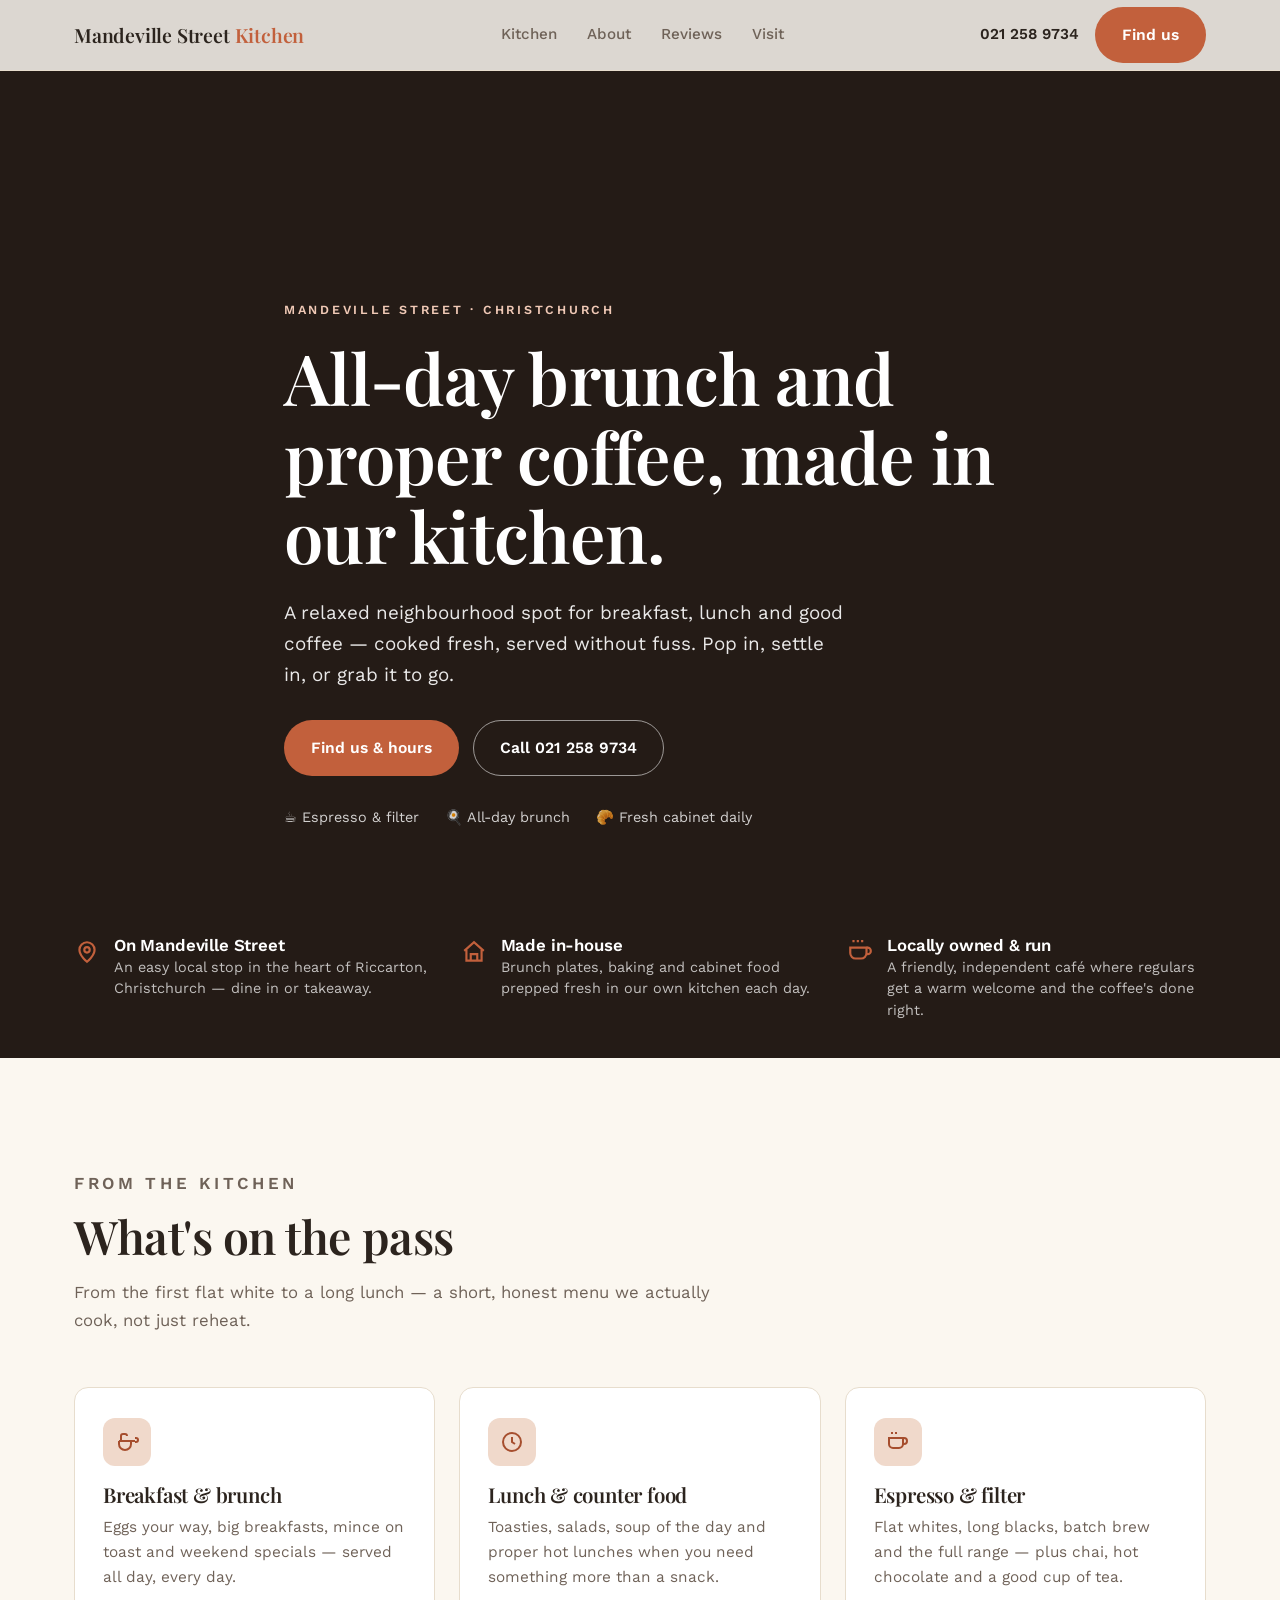
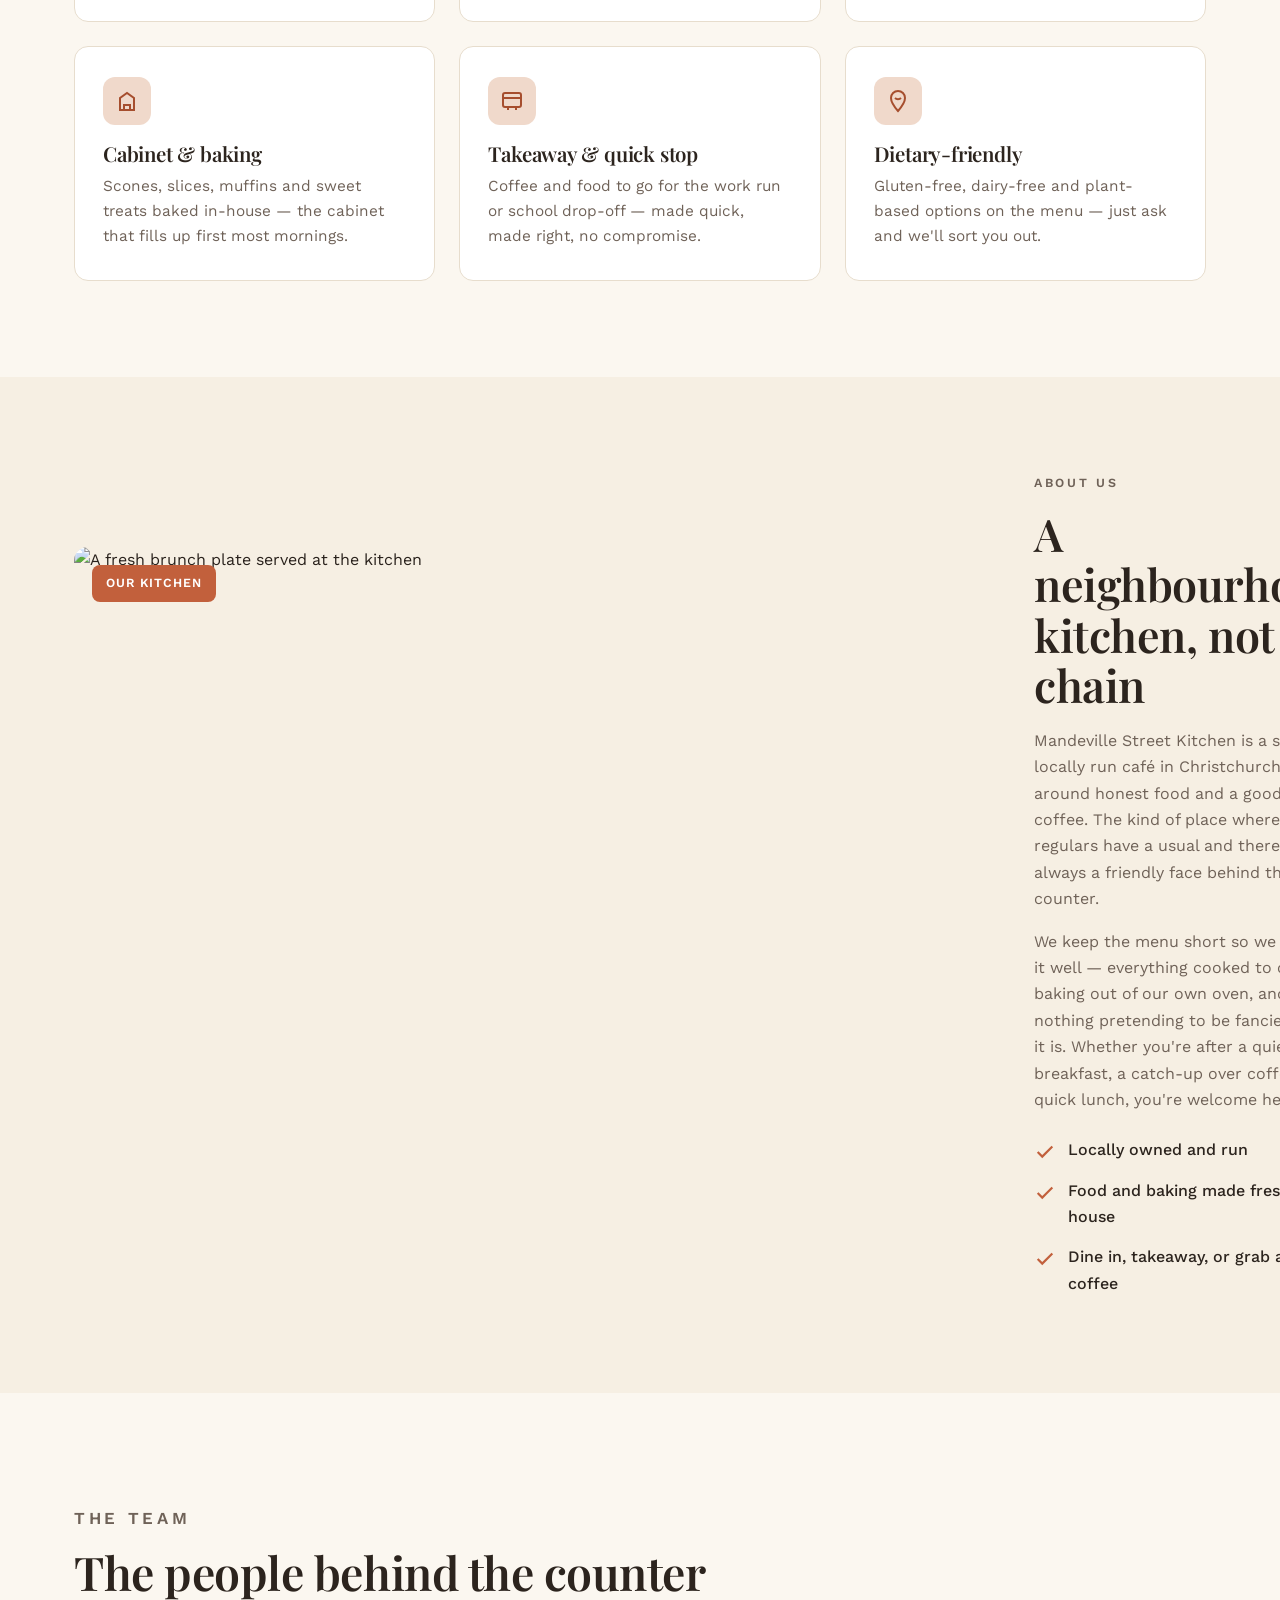
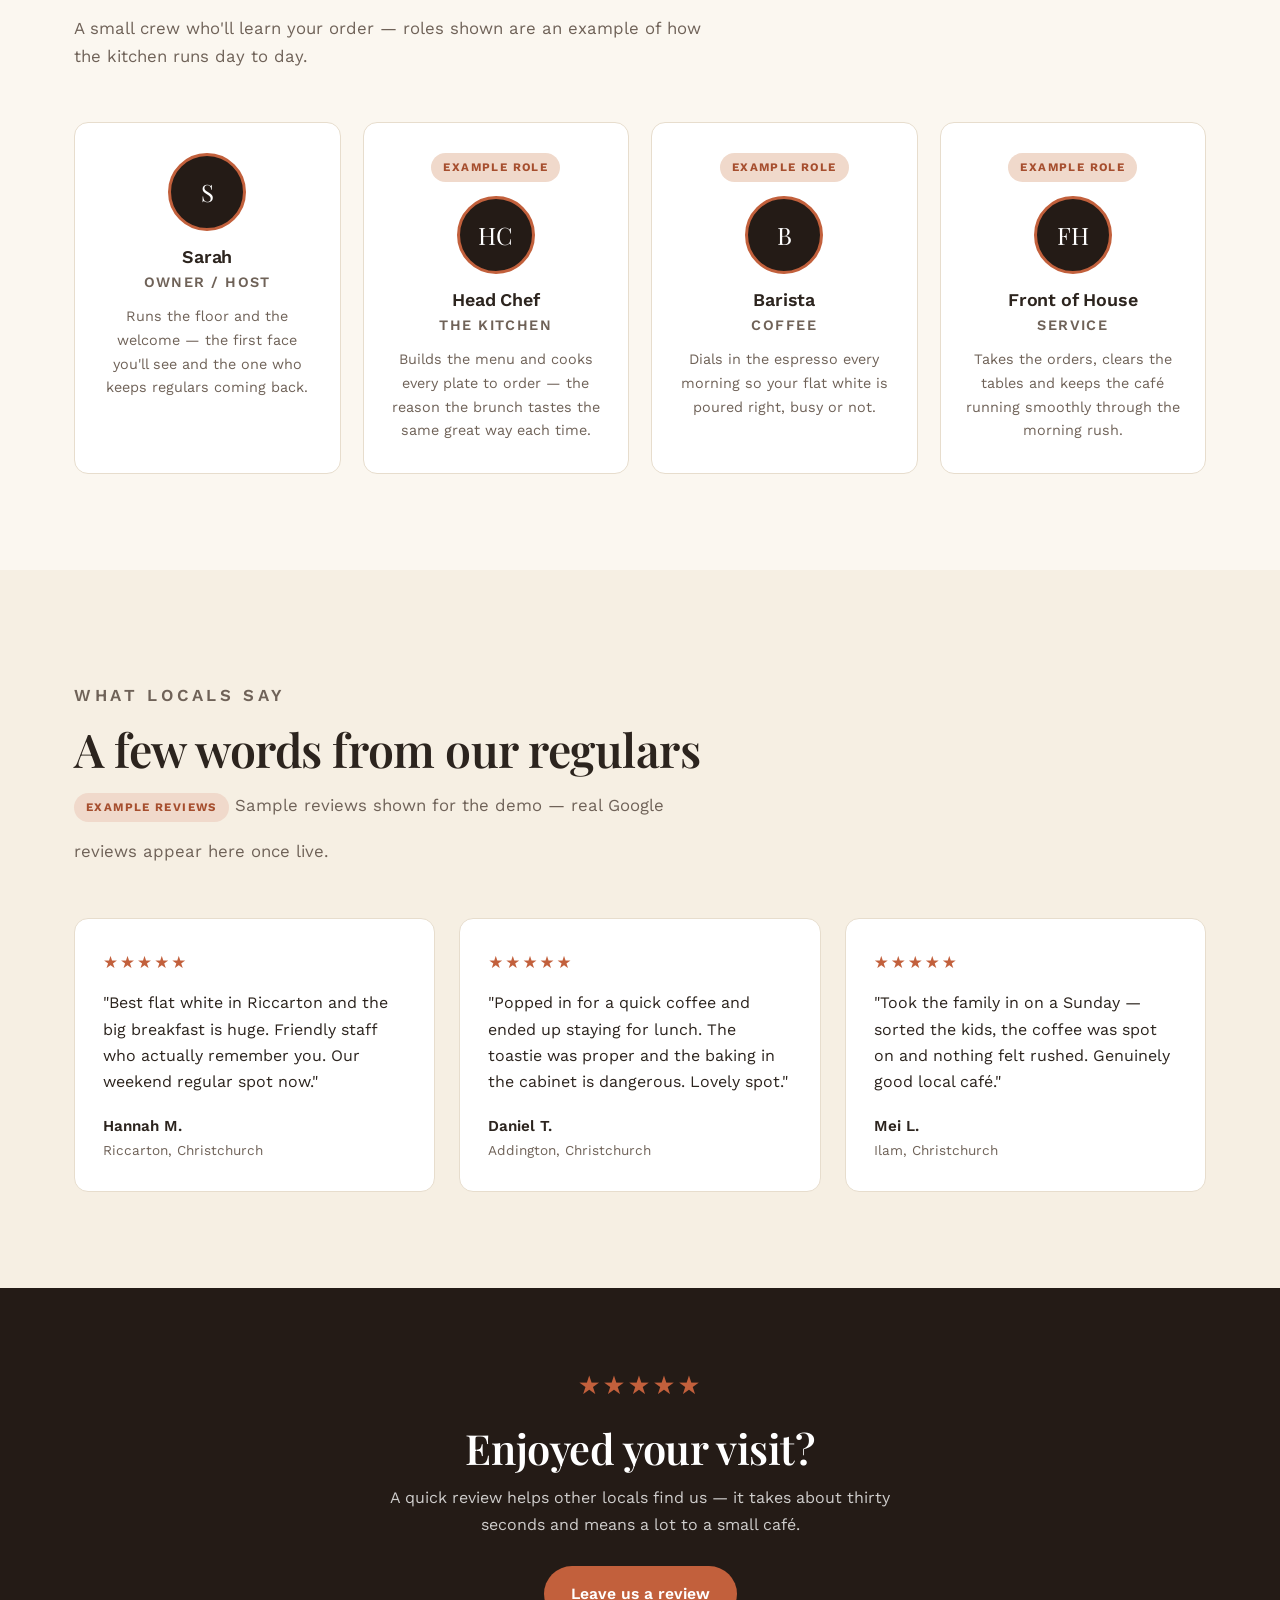
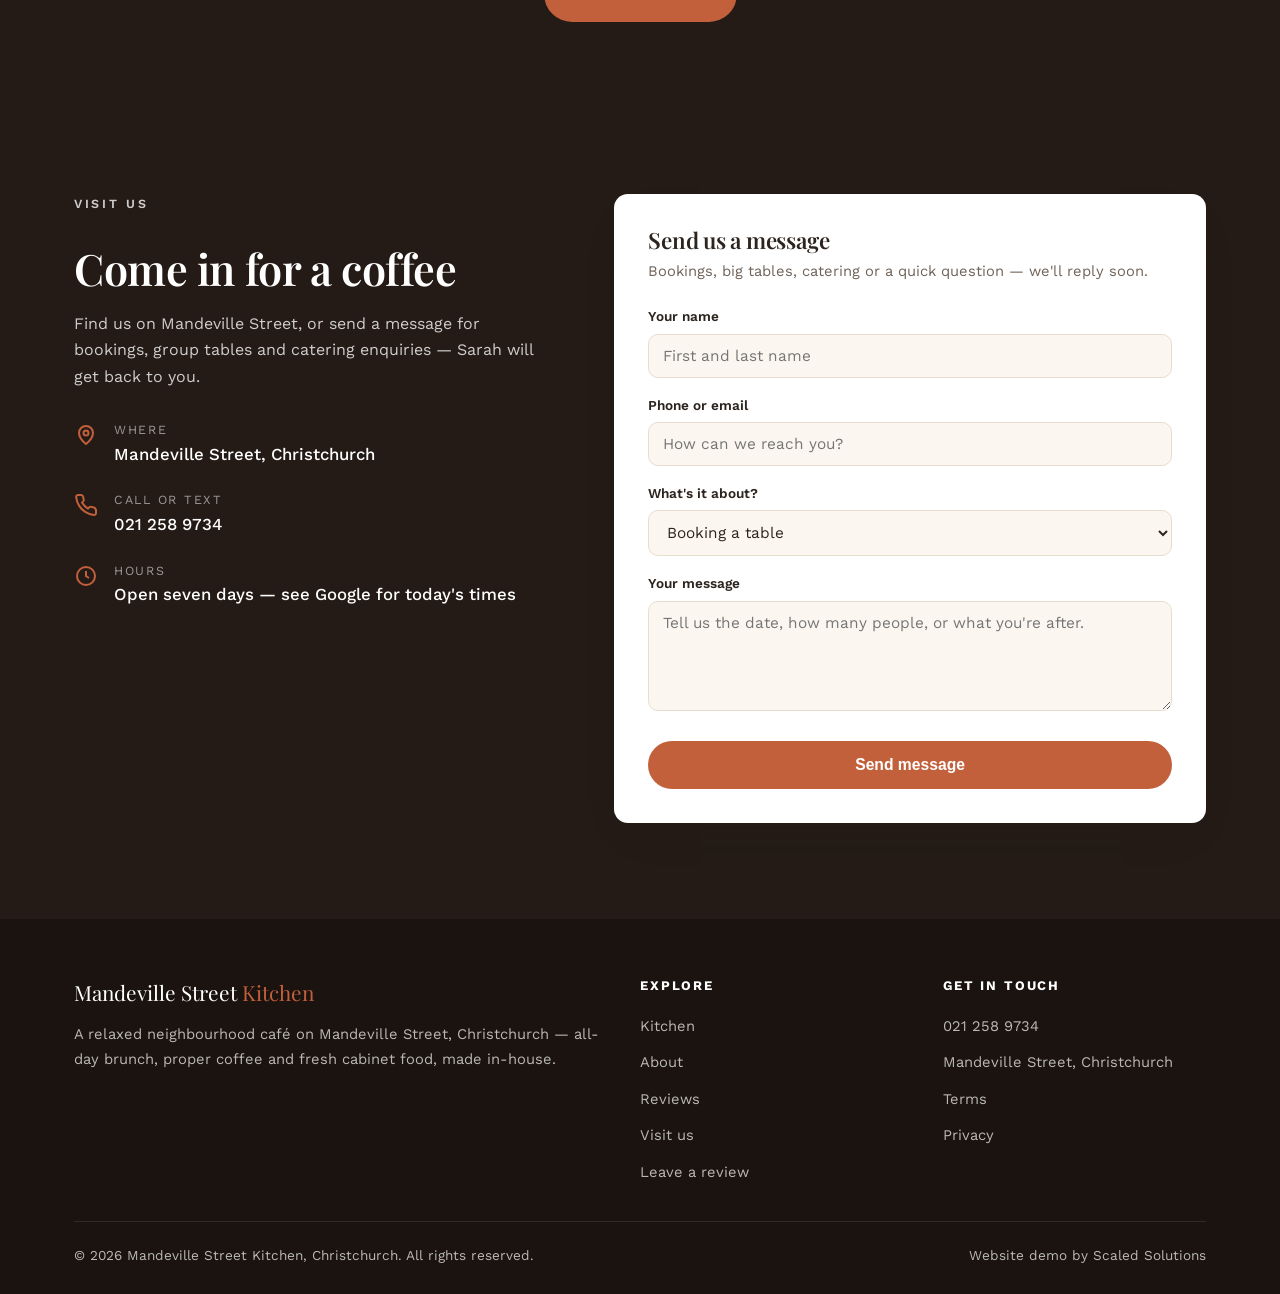
==== commit 78a9726f: "Rebuild: Mandeville Street Kitchen — Crafted archetype (Playfair Display + Work Sans) Co-Authored-By" ====
--- a/index.html
+++ b/index.html
@@ -1,340 +1,336 @@
 <!DOCTYPE html>
 <html lang="en-NZ">
 <head>
-<meta charset="UTF-8" />
-<meta name="viewport" content="width=device-width, initial-scale=1.0" />
-<title>Mandeville Street Kitchen | Café &amp; Eatery, Christchurch</title>
-<meta name="description" content="A warm neighbourhood kitchen on Mandeville Street, Christchurch — all-day brunch, proper coffee and seasonal plates made from scratch. Dine in, takeaway or book your table." />
-<link rel="preconnect" href="https://fonts.googleapis.com" />
-<link rel="preconnect" href="https://fonts.gstatic.com" crossorigin />
-<link href="https://fonts.googleapis.com/css2?family=Spectral:ital,wght@0,400;0,500;0,600;1,500;1,600&family=Epilogue:wght@400;500;600;700&display=swap" rel="stylesheet" />
-<link rel="stylesheet" href="style.css" />
-<link rel="icon" href="data:image/svg+xml,%3Csvg xmlns='http://www.w3.org/2000/svg' viewBox='0 0 32 32'%3E%3Crect width='32' height='32' rx='7' fill='%231d1714'/%3E%3Ctext x='16' y='22' font-family='Georgia,serif' font-size='17' fill='%23b5562f' text-anchor='middle'%3EM%3C/text%3E%3C/svg%3E" />
-<meta property="og:title" content="Mandeville Street Kitchen | Café &amp; Eatery, Christchurch" />
-<meta property="og:description" content="All-day brunch, proper coffee and seasonal plates made from scratch on Mandeville Street, Christchurch." />
-<meta property="og:type" content="restaurant" />
-<meta property="og:image" content="https://images.unsplash.com/photo-1414235077428-338989a2e8c0?auto=format&fit=crop&w=1200&q=80" />
+<meta charset="UTF-8">
+<meta name="viewport" content="width=device-width, initial-scale=1.0">
+<title>Mandeville Street Kitchen | Cafe &amp; Brunch, Christchurch</title>
+<meta name="description" content="A relaxed neighbourhood kitchen on Mandeville Street, Christchurch — all-day brunch, proper coffee and fresh cabinet food, made in-house. Dine in or takeaway.">
+<meta name="theme-color" content="#241b16">
+<link rel="icon" href="data:image/svg+xml,%3Csvg xmlns='http://www.w3.org/2000/svg' viewBox='0 0 32 32'%3E%3Crect width='32' height='32' rx='7' fill='%23241b16'/%3E%3Ctext x='16' y='22' font-family='Georgia,serif' font-size='17' fill='%23c2603c' text-anchor='middle'%3EM%3C/text%3E%3C/svg%3E">
+<meta property="og:title" content="Mandeville Street Kitchen | Cafe &amp; Brunch, Christchurch">
+<meta property="og:description" content="All-day brunch, proper coffee and fresh cabinet food on Mandeville Street, Christchurch.">
+<meta property="og:type" content="website">
+<meta property="og:image" content="https://images.unsplash.com/photo-1554118811-1e0d58224f24?auto=format&fit=crop&w=1200&q=70">
+<link rel="preconnect" href="https://fonts.googleapis.com">
+<link rel="preconnect" href="https://fonts.gstatic.com" crossorigin>
+<link href="https://fonts.googleapis.com/css2?family=Playfair+Display:wght@500;600;700&family=Work+Sans:wght@400;500;600&display=swap" rel="stylesheet">
+<link rel="stylesheet" href="styles.css">
 </head>
 <body>
 
-<!-- Intro overlay -->
-<div class="intro" aria-hidden="true">
-  <div class="intro-mark">
-    <div class="im-name">Mandeville Street Kitchen</div>
-    <div class="im-sub">Christchurch</div>
-    <div class="im-bar"></div>
-  </div>
-</div>
-
-<!-- Nav -->
+<!-- NAV -->
 <header class="nav">
-  <div class="nav-inner">
-    <a href="index.html" class="brand">Mandeville Street <span class="dot"></span></a>
-    <nav class="nav-links" aria-label="Primary">
-      <a class="navlink" href="#menu">Menu</a>
-      <a class="navlink" href="#about">About</a>
-      <a class="navlink" href="#crew">The Team</a>
-      <a class="navlink" href="#reviews">Reviews</a>
-      <a class="navlink" href="#contact">Visit</a>
-      <a class="btn btn-primary" href="#contact">Book a Table</a>
+  <div class="container nav__inner">
+    <a href="#top" class="brand">Mandeville Street <span>Kitchen</span></a>
+    <nav class="nav__links">
+      <a href="#menu">Kitchen</a>
+      <a href="#about">About</a>
+      <a href="#reviews">Reviews</a>
+      <a href="#visit">Visit</a>
     </nav>
-    <button class="nav-toggle" aria-label="Open menu"><span></span><span></span><span></span></button>
+    <div class="nav__cta">
+      <a href="tel:+64212589734" class="nav__phone">021 258 9734</a>
+      <a href="#visit" class="btn btn--primary">Find us</a>
+    </div>
   </div>
 </header>
 
-<!-- Hero -->
+<!-- HERO -->
 <section class="hero" id="top">
-  <div class="hero-slides">
-    <div class="hero-slide active">
-      <img src="https://images.unsplash.com/photo-1559925393-8be0ec4767c8?auto=format&fit=crop&w=1900&q=80" alt="Warm café interior with timber tables and soft light" fetchpriority="high" width="1900" height="1267" />
-    </div>
-    <div class="hero-slide">
-      <img src="https://images.unsplash.com/photo-1414235077428-338989a2e8c0?auto=format&fit=crop&w=1900&q=80" alt="Seasonal brunch plate served at the table" loading="lazy" width="1900" height="1267" />
-    </div>
-    <div class="hero-slide">
-      <img src="https://images.unsplash.com/photo-1495474472287-4d71bcdd2085?auto=format&fit=crop&w=1900&q=80" alt="Flat white coffee with latte art on a café counter" loading="lazy" width="1900" height="1267" />
-    </div>
-    <div class="hero-slide">
-      <img src="https://images.unsplash.com/photo-1466637574441-749b8f19452f?auto=format&fit=crop&w=1900&q=80" alt="Fresh seasonal produce on the kitchen bench" loading="lazy" width="1900" height="1267" />
-    </div>
-  </div>
-  <div class="hero-overlay"></div>
-  <div class="hero-content">
-    <span class="eyebrow reveal">Mandeville Street · Christchurch</span>
-    <h1 class="reveal">All-day brunch and proper coffee, made <em>from scratch</em> on Mandeville Street.</h1>
-    <p class="lead reveal">A relaxed neighbourhood kitchen for slow weekend breakfasts, quick weekday lunches and good coffee any time of day. Local produce, honest plates, a room you'll want to linger in.</p>
-    <div class="hero-cta reveal">
-      <a href="#contact" class="btn btn-primary">Book a Table</a>
-      <a href="#menu" class="btn btn-light">See the Menu</a>
-    </div>
-    <div class="hero-meta reveal">
-      <span><svg viewBox="0 0 24 24" fill="none" stroke-width="1.6"><path d="M12 21s-7-5.2-7-11a7 7 0 0 1 14 0c0 5.8-7 11-7 11z"/><circle cx="12" cy="10" r="2.5"/></svg>Mandeville Street, Christchurch</span>
-      <span><svg viewBox="0 0 24 24" fill="none" stroke-width="1.6"><circle cx="12" cy="12" r="9"/><path d="M12 7v5l3 2"/></svg>Open 7 days · 7am–3pm</span>
-      <span><svg viewBox="0 0 24 24" fill="none" stroke-width="1.6"><path d="M5 4h14l-1 9H6L5 4z"/><path d="M9 13v3a3 3 0 0 0 6 0v-3"/></svg>Dine in · Takeaway</span>
-    </div>
-  </div>
-  <div class="scroll-cue" aria-hidden="true"><span>Scroll</span><span class="line"></span></div>
-</section>
-
-<!-- Trust strip -->
-<section class="trust" aria-label="Why locals choose us">
-  <div class="trust-grid">
-    <div class="trust-item">
-      <svg viewBox="0 0 24 24" fill="none" stroke-width="1.5"><path d="M12 2l2.5 5 5.5.8-4 3.9.9 5.5L12 20l-4.9 2.6.9-5.5-4-3.9 5.5-.8L12 2z"/></svg>
-      <div><h3>Made from scratch</h3><p>Baking, dressings and specials prepped fresh in our kitchen each morning.</p></div>
-    </div>
-    <div class="trust-item">
-      <svg viewBox="0 0 24 24" fill="none" stroke-width="1.5"><path d="M4 21V10l8-6 8 6v11"/><path d="M9 21v-6h6v6"/></svg>
-      <div><h3>A genuine local</h3><p>A friendly Mandeville Street room where regulars and first-timers get the same welcome.</p></div>
-    </div>
-    <div class="trust-item">
-      <svg viewBox="0 0 24 24" fill="none" stroke-width="1.5"><path d="M18 8h1a3 3 0 0 1 0 6h-1"/><path d="M6 2v3M10 2v3M14 2v3"/><path d="M4 8h14v5a6 6 0 0 1-12 0V8z"/></svg>
-      <div><h3>Coffee done right</h3><p>Carefully roasted beans, dialled in daily by baristas who actually care about the pour.</p></div>
-    </div>
-  </div>
-</section>
-
-<!-- Services / Menu -->
-<section class="section-cream" id="menu">
-  <div class="wrap">
-    <div class="section-head reveal">
-      <span class="eyebrow">On the menu</span>
-      <h2>Honest food, all day long</h2>
-      <p>A short, seasonal menu that changes with what's good — built around weekend brunch, easy lunches and the kind of coffee worth a special trip.</p>
-    </div>
-    <div class="services-grid">
-      <article class="svc-card reveal">
-        <div class="svc-img"><img src="https://images.unsplash.com/photo-1525351484163-7529414344d8?auto=format&fit=crop&w=900&q=80" alt="All-day brunch plate with eggs and greens" loading="lazy" width="900" height="563" /></div>
-        <div class="svc-body"><span class="svc-num">01</span><h3>All-Day Brunch</h3><p>Big weekend favourites done properly — eggs your way, house baking and seasonal plates served right through to early afternoon.</p></div>
-      </article>
-      <article class="svc-card reveal">
-        <div class="svc-img"><img src="https://images.unsplash.com/photo-1495474472287-4d71bcdd2085?auto=format&fit=crop&w=900&q=80" alt="Espresso coffee being poured" loading="lazy" width="900" height="563" /></div>
-        <div class="svc-body"><span class="svc-num">02</span><h3>Espresso &amp; Filter</h3><p>Flat whites, long blacks and batch filter from a considered roast, plus a proper hot chocolate and loose-leaf tea for the non-coffee crowd.</p></div>
-      </article>
-      <article class="svc-card reveal">
-        <div class="svc-img"><img src="https://images.unsplash.com/photo-1509440159596-0249088772ff?auto=format&fit=crop&w=900&q=80" alt="Fresh house-baked pastries and bread" loading="lazy" width="900" height="563" /></div>
-        <div class="svc-body"><span class="svc-num">03</span><h3>Counter &amp; Baking</h3><p>A cabinet of fresh-baked treats, slices and grab-and-go lunches — ready when you're short on time but still want something good.</p></div>
-      </article>
-      <article class="svc-card reveal">
-        <div class="svc-img"><img src="https://images.unsplash.com/photo-1414235077428-338989a2e8c0?auto=format&fit=crop&w=900&q=80" alt="Seasonal lunch plate at the kitchen" loading="lazy" width="900" height="563" /></div>
-        <div class="svc-body"><span class="svc-num">04</span><h3>Seasonal Lunch</h3><p>A rotating board of salads, bowls and toasted sandwiches built around local produce — light enough for a workday, satisfying enough to remember.</p></div>
-      </article>
-      <article class="svc-card reveal">
-        <div class="svc-img"><img src="https://images.unsplash.com/photo-1481833761820-0509d3217039?auto=format&fit=crop&w=900&q=80" alt="Group gathered around a shared table" loading="lazy" width="900" height="563" /></div>
-        <div class="svc-body"><span class="svc-num">05</span><h3>Functions &amp; Groups</h3><p>Book the room for a birthday, team breakfast or weekend catch-up — we'll sort a shared menu that suits the table.</p></div>
-      </article>
-      <article class="svc-card reveal">
-        <div class="svc-img"><img src="https://images.unsplash.com/photo-1556910103-1c02745aae4d?auto=format&fit=crop&w=900&q=80" alt="Catering boxes being prepared in the kitchen" loading="lazy" width="900" height="563" /></div>
-        <div class="svc-body"><span class="svc-num">06</span><h3>Catering &amp; Takeaway</h3><p>Platters, coffee runs and lunch boxes for the office or the family — pre-order and we'll have it ready to collect.</p></div>
-      </article>
-    </div>
-  </div>
-</section>
-
-<!-- About -->
-<section class="section-bone" id="about">
-  <div class="wrap">
-    <div class="about-grid">
-      <div class="about-figure reveal">
-        <img src="https://images.unsplash.com/photo-1517248135467-4c7edcad34c4?auto=format&fit=crop&w=1100&q=80" alt="The dining room at Mandeville Street Kitchen" loading="lazy" width="1100" height="825" />
-        <span class="about-tag">Our Kitchen</span>
-        <div class="stat"><strong>7 days</strong><span>Open every morning</span></div>
-      </div>
-      <div class="about-copy reveal">
-        <span class="eyebrow">About us</span>
-        <h2>A neighbourhood kitchen, not a chain</h2>
-        <p>Mandeville Street Kitchen is a small, independent café built around a simple idea: real food, made with care, in a room that feels like your own. We keep the menu tight so everything's done well, and we cook the way we'd cook at home — just with better coffee.</p>
-        <p>Whether you're in for a quiet flat white, a long weekend brunch or feeding a hungry crew, you'll get a genuine Christchurch welcome and a plate worth coming back for.</p>
-        <ul class="checklist">
-          <li><svg viewBox="0 0 24 24" fill="none" stroke-width="1.8"><path d="M20 6L9 17l-5-5"/></svg>Locally owned and run on Mandeville Street</li>
-          <li><svg viewBox="0 0 24 24" fill="none" stroke-width="1.8"><path d="M20 6L9 17l-5-5"/></svg>Seasonal menu using local produce</li>
-          <li><svg viewBox="0 0 24 24" fill="none" stroke-width="1.8"><path d="M20 6L9 17l-5-5"/></svg>Dietary-friendly options, just ask the team</li>
-        </ul>
-      </div>
-    </div>
-  </div>
-</section>
-
-<!-- Crew -->
-<section class="section-cream" id="crew">
-  <div class="wrap">
-    <div class="section-head center reveal">
-      <span class="badge-pill">Example team</span>
-      <h2>Meet the team behind the pass</h2>
-      <p>The people who open up early, pull your coffee and plate your brunch. (Roles shown as an example — we'll swap in your real crew for the live site.)</p>
-    </div>
-    <div class="crew-grid">
-      <div class="crew-card reveal">
-        <div class="avatar">SM</div>
+  <div class="hero__slides" aria-hidden="true">
+    <div class="hero__slide is-active" style="background-image:url('https://images.unsplash.com/photo-1554118811-1e0d58224f24?auto=format&fit=crop&w=1920&q=80')"></div>
+    <div class="hero__slide" data-src="https://images.unsplash.com/photo-1504754524776-8f4f37790ca0?auto=format&fit=crop&w=1920&q=80"></div>
+    <div class="hero__slide" data-src="https://images.unsplash.com/photo-1495474472287-4d71bcdd2085?auto=format&fit=crop&w=1920&q=80"></div>
+  </div>
+  <div class="hero__scrim"></div>
+  <div class="container hero__inner">
+    <p class="eyebrow hero__eyebrow">Mandeville Street · Christchurch</p>
+    <h1>All-day brunch and proper coffee, made in our kitchen.</h1>
+    <p class="hero__lead">A relaxed neighbourhood spot for breakfast, lunch and good coffee — cooked fresh, served without fuss. Pop in, settle in, or grab it to go.</p>
+    <div class="hero__cta">
+      <a href="#visit" class="btn btn--primary">Find us &amp; hours</a>
+      <a href="tel:+64212589734" class="btn btn--ghost">Call 021 258 9734</a>
+    </div>
+    <div class="hero__meta">
+      <span>☕ Espresso &amp; filter</span>
+      <span>🍳 All-day brunch</span>
+      <span>🥐 Fresh cabinet daily</span>
+    </div>
+  </div>
+</section>
+
+<!-- TRUST STRIP -->
+<section class="trust">
+  <div class="container trust__grid">
+    <div class="trust__item">
+      <svg width="26" height="26" viewBox="0 0 24 24" fill="none" stroke="currentColor" stroke-width="2"><path d="M12 21s-7-5.6-7-11a7 7 0 0 1 14 0c0 5.4-7 11-7 11z"/><circle cx="12" cy="10" r="2.5"/></svg>
+      <div><h3>On Mandeville Street</h3><p>An easy local stop in the heart of Riccarton, Christchurch — dine in or takeaway.</p></div>
+    </div>
+    <div class="trust__item">
+      <svg width="26" height="26" viewBox="0 0 24 24" fill="none" stroke="currentColor" stroke-width="2"><path d="M3 11l9-8 9 8"/><path d="M5 10v10h14V10"/><path d="M9 20v-6h6v6"/></svg>
+      <div><h3>Made in-house</h3><p>Brunch plates, baking and cabinet food prepped fresh in our own kitchen each day.</p></div>
+    </div>
+    <div class="trust__item">
+      <svg width="26" height="26" viewBox="0 0 24 24" fill="none" stroke="currentColor" stroke-width="2"><path d="M18 8h1a3 3 0 0 1 0 6h-1"/><path d="M3 8h15v5a5 5 0 0 1-5 5H8a5 5 0 0 1-5-5z"/><path d="M6 1v2M10 1v2M14 1v2"/></svg>
+      <div><h3>Locally owned &amp; run</h3><p>A friendly, independent café where regulars get a warm welcome and the coffee's done right.</p></div>
+    </div>
+  </div>
+</section>
+
+<!-- SERVICES / KITCHEN -->
+<section class="section section--cream" id="menu">
+  <div class="container">
+    <div class="section-head">
+      <p class="eyebrow">From the kitchen</p>
+      <h2>What's on the pass</h2>
+      <p>From the first flat white to a long lunch — a short, honest menu we actually cook, not just reheat.</p>
+    </div>
+    <div class="cards">
+      <article class="card">
+        <div class="card__icon"><svg width="24" height="24" viewBox="0 0 24 24" fill="none" stroke="currentColor" stroke-width="2"><path d="M4 11h16M6 11V6a2 2 0 0 1 2-2h2a2 2 0 0 1 2 2"/><path d="M4 11v3a6 6 0 0 0 12 0v-3"/><path d="M20 8h1a2 2 0 0 1 0 4h-1"/></svg></div>
+        <h3>Breakfast &amp; brunch</h3>
+        <p>Eggs your way, big breakfasts, mince on toast and weekend specials — served all day, every day.</p>
+      </article>
+      <article class="card">
+        <div class="card__icon"><svg width="24" height="24" viewBox="0 0 24 24" fill="none" stroke="currentColor" stroke-width="2"><circle cx="12" cy="12" r="9"/><path d="M12 7v5l3 2"/></svg></div>
+        <h3>Lunch &amp; counter food</h3>
+        <p>Toasties, salads, soup of the day and proper hot lunches when you need something more than a snack.</p>
+      </article>
+      <article class="card">
+        <div class="card__icon"><svg width="24" height="24" viewBox="0 0 24 24" fill="none" stroke="currentColor" stroke-width="2"><path d="M17 8h1a3 3 0 0 1 0 6h-1"/><path d="M3 8h14v6a4 4 0 0 1-4 4H7a4 4 0 0 1-4-4z"/><path d="M6 2v2M10 2v2"/></svg></div>
+        <h3>Espresso &amp; filter</h3>
+        <p>Flat whites, long blacks, batch brew and the full range — plus chai, hot chocolate and a good cup of tea.</p>
+      </article>
+      <article class="card">
+        <div class="card__icon"><svg width="24" height="24" viewBox="0 0 24 24" fill="none" stroke="currentColor" stroke-width="2"><path d="M4 21h16"/><path d="M5 21V9l7-5 7 5v12"/><path d="M9 21v-5h6v5"/></svg></div>
+        <h3>Cabinet &amp; baking</h3>
+        <p>Scones, slices, muffins and sweet treats baked in-house — the cabinet that fills up first most mornings.</p>
+      </article>
+      <article class="card">
+        <div class="card__icon"><svg width="24" height="24" viewBox="0 0 24 24" fill="none" stroke="currentColor" stroke-width="2"><rect x="3" y="4" width="18" height="14" rx="2"/><path d="M3 9h18"/><path d="M8 18v3M16 18v3"/></svg></div>
+        <h3>Takeaway &amp; quick stop</h3>
+        <p>Coffee and food to go for the work run or school drop-off — made quick, made right, no compromise.</p>
+      </article>
+      <article class="card">
+        <div class="card__icon"><svg width="24" height="24" viewBox="0 0 24 24" fill="none" stroke="currentColor" stroke-width="2"><path d="M12 2a7 7 0 0 0-7 7c0 5 7 13 7 13s7-8 7-13a7 7 0 0 0-7-7z"/><path d="M9 9c1.5 1.5 4.5 1.5 6 0"/></svg></div>
+        <h3>Dietary-friendly</h3>
+        <p>Gluten-free, dairy-free and plant-based options on the menu — just ask and we'll sort you out.</p>
+      </article>
+    </div>
+  </div>
+</section>
+
+<!-- ABOUT -->
+<section class="section section--bone" id="about">
+  <div class="container about__grid">
+    <div class="about__media">
+      <img src="https://images.unsplash.com/photo-1467003909585-2f8a72700288?auto=format&fit=crop&w=900&q=80" alt="A fresh brunch plate served at the kitchen" width="900" height="675" loading="lazy">
+      <span class="about__tag">Our kitchen</span>
+    </div>
+    <div class="about__copy">
+      <p class="eyebrow">About us</p>
+      <h2>A neighbourhood kitchen, not a chain</h2>
+      <p>Mandeville Street Kitchen is a small, locally run café in Christchurch built around honest food and a good cup of coffee. The kind of place where the regulars have a usual and there's always a friendly face behind the counter.</p>
+      <p>We keep the menu short so we can do it well — everything cooked to order, baking out of our own oven, and nothing pretending to be fancier than it is. Whether you're after a quiet breakfast, a catch-up over coffee or a quick lunch, you're welcome here.</p>
+      <ul class="checklist">
+        <li><svg width="22" height="22" viewBox="0 0 24 24" fill="none" stroke="currentColor" stroke-width="2.4"><path d="M20 6L9 17l-5-5"/></svg> Locally owned and run</li>
+        <li><svg width="22" height="22" viewBox="0 0 24 24" fill="none" stroke="currentColor" stroke-width="2.4"><path d="M20 6L9 17l-5-5"/></svg> Food and baking made fresh in-house</li>
+        <li><svg width="22" height="22" viewBox="0 0 24 24" fill="none" stroke="currentColor" stroke-width="2.4"><path d="M20 6L9 17l-5-5"/></svg> Dine in, takeaway, or grab a quick coffee</li>
+      </ul>
+    </div>
+  </div>
+</section>
+
+<!-- CREW -->
+<section class="section section--cream">
+  <div class="container">
+    <div class="section-head">
+      <p class="eyebrow">The team</p>
+      <h2>The people behind the counter</h2>
+      <p>A small crew who'll learn your order — roles shown are an example of how the kitchen runs day to day.</p>
+    </div>
+    <div class="crew__grid">
+      <div class="crew__card">
+        <div class="avatar">S</div>
         <h3>Sarah</h3>
-        <div class="role">Owner / Host</div>
-        <p>Runs the floor and the welcome — the first face you see and the one who remembers your order.</p>
-      </div>
-      <div class="crew-card reveal">
+        <p class="crew__role">Owner / Host</p>
+        <p>Runs the floor and the welcome — the first face you'll see and the one who keeps regulars coming back.</p>
+      </div>
+      <div class="crew__card">
+        <span class="badge" style="margin-bottom:14px;">Example role</span>
         <div class="avatar">HC</div>
         <h3>Head Chef</h3>
-        <div class="role">Kitchen Lead</div>
-        <p>Writes the seasonal menu and keeps the pass moving so brunch lands hot and on time.</p>
-      </div>
-      <div class="crew-card reveal">
-        <div class="avatar">LB</div>
-        <h3>Lead Barista</h3>
-        <div class="role">Coffee</div>
-        <p>Dials in the grind every morning so your flat white tastes the same great way each visit.</p>
-      </div>
-    </div>
-  </div>
-</section>
-
-<!-- Reviews -->
-<section class="section-sand" id="reviews">
-  <div class="wrap">
-    <div class="section-head center reveal">
-      <span class="badge-pill">Example reviews</span>
-      <h2>What Christchurch locals say</h2>
-      <p>A sample of the kind of feedback a friendly neighbourhood kitchen earns.</p>
-    </div>
-    <div class="reviews-grid">
-      <div class="review-card reveal">
-        <div class="stars"><svg viewBox="0 0 24 24"><path d="M12 2l3 6.3 6.9 1-5 4.9 1.2 6.8L12 17.8 5.9 21l1.2-6.8-5-4.9 6.9-1L12 2z"/></svg><svg viewBox="0 0 24 24"><path d="M12 2l3 6.3 6.9 1-5 4.9 1.2 6.8L12 17.8 5.9 21l1.2-6.8-5-4.9 6.9-1L12 2z"/></svg><svg viewBox="0 0 24 24"><path d="M12 2l3 6.3 6.9 1-5 4.9 1.2 6.8L12 17.8 5.9 21l1.2-6.8-5-4.9 6.9-1L12 2z"/></svg><svg viewBox="0 0 24 24"><path d="M12 2l3 6.3 6.9 1-5 4.9 1.2 6.8L12 17.8 5.9 21l1.2-6.8-5-4.9 6.9-1L12 2z"/></svg><svg viewBox="0 0 24 24"><path d="M12 2l3 6.3 6.9 1-5 4.9 1.2 6.8L12 17.8 5.9 21l1.2-6.8-5-4.9 6.9-1L12 2z"/></svg></div>
-        <blockquote>"Best flat white on this side of town and the corn fritters are unreal. We're in most Saturdays now — it's become our spot."</blockquote>
-        <div class="review-meta"><span class="ra">EM</span><div><strong>Emma M.</strong><span>Merivale, Christchurch</span></div></div>
-      </div>
-      <div class="review-card reveal">
-        <div class="stars"><svg viewBox="0 0 24 24"><path d="M12 2l3 6.3 6.9 1-5 4.9 1.2 6.8L12 17.8 5.9 21l1.2-6.8-5-4.9 6.9-1L12 2z"/></svg><svg viewBox="0 0 24 24"><path d="M12 2l3 6.3 6.9 1-5 4.9 1.2 6.8L12 17.8 5.9 21l1.2-6.8-5-4.9 6.9-1L12 2z"/></svg><svg viewBox="0 0 24 24"><path d="M12 2l3 6.3 6.9 1-5 4.9 1.2 6.8L12 17.8 5.9 21l1.2-6.8-5-4.9 6.9-1L12 2z"/></svg><svg viewBox="0 0 24 24"><path d="M12 2l3 6.3 6.9 1-5 4.9 1.2 6.8L12 17.8 5.9 21l1.2-6.8-5-4.9 6.9-1L12 2z"/></svg><svg viewBox="0 0 24 24"><path d="M12 2l3 6.3 6.9 1-5 4.9 1.2 6.8L12 17.8 5.9 21l1.2-6.8-5-4.9 6.9-1L12 2z"/></svg></div>
-        <blockquote>"Booked the back tables for a work breakfast and the team sorted everything. Food came out fast and everyone left full and happy."</blockquote>
-        <div class="review-meta"><span class="ra">JT</span><div><strong>James T.</strong><span>Addington, Christchurch</span></div></div>
-      </div>
-      <div class="review-card reveal">
-        <div class="stars"><svg viewBox="0 0 24 24"><path d="M12 2l3 6.3 6.9 1-5 4.9 1.2 6.8L12 17.8 5.9 21l1.2-6.8-5-4.9 6.9-1L12 2z"/></svg><svg viewBox="0 0 24 24"><path d="M12 2l3 6.3 6.9 1-5 4.9 1.2 6.8L12 17.8 5.9 21l1.2-6.8-5-4.9 6.9-1L12 2z"/></svg><svg viewBox="0 0 24 24"><path d="M12 2l3 6.3 6.9 1-5 4.9 1.2 6.8L12 17.8 5.9 21l1.2-6.8-5-4.9 6.9-1L12 2z"/></svg><svg viewBox="0 0 24 24"><path d="M12 2l3 6.3 6.9 1-5 4.9 1.2 6.8L12 17.8 5.9 21l1.2-6.8-5-4.9 6.9-1L12 2z"/></svg><svg viewBox="0 0 24 24"><path d="M12 2l3 6.3 6.9 1-5 4.9 1.2 6.8L12 17.8 5.9 21l1.2-6.8-5-4.9 6.9-1L12 2z"/></svg></div>
-        <blockquote>"Lovely spot for a quiet weekday lunch. The seasonal salad was fresh and generous and the staff couldn't have been nicer."</blockquote>
-        <div class="review-meta"><span class="ra">PR</span><div><strong>Priya R.</strong><span>Riccarton, Christchurch</span></div></div>
-      </div>
-      <div class="review-card reveal">
-        <div class="stars"><svg viewBox="0 0 24 24"><path d="M12 2l3 6.3 6.9 1-5 4.9 1.2 6.8L12 17.8 5.9 21l1.2-6.8-5-4.9 6.9-1L12 2z"/></svg><svg viewBox="0 0 24 24"><path d="M12 2l3 6.3 6.9 1-5 4.9 1.2 6.8L12 17.8 5.9 21l1.2-6.8-5-4.9 6.9-1L12 2z"/></svg><svg viewBox="0 0 24 24"><path d="M12 2l3 6.3 6.9 1-5 4.9 1.2 6.8L12 17.8 5.9 21l1.2-6.8-5-4.9 6.9-1L12 2z"/></svg><svg viewBox="0 0 24 24"><path d="M12 2l3 6.3 6.9 1-5 4.9 1.2 6.8L12 17.8 5.9 21l1.2-6.8-5-4.9 6.9-1L12 2z"/></svg><svg viewBox="0 0 24 24"><path d="M12 2l3 6.3 6.9 1-5 4.9 1.2 6.8L12 17.8 5.9 21l1.2-6.8-5-4.9 6.9-1L12 2z"/></svg></div>
-        <blockquote>"Grabbed coffees and pastries for the office and they were ready bang on time. Friendly, easy and the baking is genuinely good."</blockquote>
-        <div class="review-meta"><span class="ra">DK</span><div><strong>Daniel K.</strong><span>Fendalton, Christchurch</span></div></div>
-      </div>
-    </div>
-  </div>
-</section>
-
-<!-- Review funnel banner -->
+        <p class="crew__role">The kitchen</p>
+        <p>Builds the menu and cooks every plate to order — the reason the brunch tastes the same great way each time.</p>
+      </div>
+      <div class="crew__card">
+        <span class="badge" style="margin-bottom:14px;">Example role</span>
+        <div class="avatar">B</div>
+        <h3>Barista</h3>
+        <p class="crew__role">Coffee</p>
+        <p>Dials in the espresso every morning so your flat white is poured right, busy or not.</p>
+      </div>
+      <div class="crew__card">
+        <span class="badge" style="margin-bottom:14px;">Example role</span>
+        <div class="avatar">FH</div>
+        <h3>Front of House</h3>
+        <p class="crew__role">Service</p>
+        <p>Takes the orders, clears the tables and keeps the café running smoothly through the morning rush.</p>
+      </div>
+    </div>
+  </div>
+</section>
+
+<!-- REVIEWS -->
+<section class="section section--bone" id="reviews">
+  <div class="container">
+    <div class="section-head">
+      <p class="eyebrow">What locals say</p>
+      <h2>A few words from our regulars</h2>
+      <p><span class="badge">Example reviews</span> Sample reviews shown for the demo — real Google reviews appear here once live.</p>
+    </div>
+    <div class="reviews__grid">
+      <article class="review">
+        <div class="stars">★★★★★</div>
+        <p>"Best flat white in Riccarton and the big breakfast is huge. Friendly staff who actually remember you. Our weekend regular spot now."</p>
+        <div class="review__who">Hannah M.</div>
+        <div class="review__where">Riccarton, Christchurch</div>
+      </article>
+      <article class="review">
+        <div class="stars">★★★★★</div>
+        <p>"Popped in for a quick coffee and ended up staying for lunch. The toastie was proper and the baking in the cabinet is dangerous. Lovely spot."</p>
+        <div class="review__who">Daniel T.</div>
+        <div class="review__where">Addington, Christchurch</div>
+      </article>
+      <article class="review">
+        <div class="stars">★★★★★</div>
+        <p>"Took the family in on a Sunday — sorted the kids, the coffee was spot on and nothing felt rushed. Genuinely good local café."</p>
+        <div class="review__who">Mei L.</div>
+        <div class="review__where">Ilam, Christchurch</div>
+      </article>
+    </div>
+  </div>
+</section>
+
+<!-- REVIEW FUNNEL BANNER -->
 <section class="funnel">
-  <div class="wrap">
-    <div class="stars reveal"><svg viewBox="0 0 24 24"><path d="M12 2l3 6.3 6.9 1-5 4.9 1.2 6.8L12 17.8 5.9 21l1.2-6.8-5-4.9 6.9-1L12 2z"/></svg><svg viewBox="0 0 24 24"><path d="M12 2l3 6.3 6.9 1-5 4.9 1.2 6.8L12 17.8 5.9 21l1.2-6.8-5-4.9 6.9-1L12 2z"/></svg><svg viewBox="0 0 24 24"><path d="M12 2l3 6.3 6.9 1-5 4.9 1.2 6.8L12 17.8 5.9 21l1.2-6.8-5-4.9 6.9-1L12 2z"/></svg><svg viewBox="0 0 24 24"><path d="M12 2l3 6.3 6.9 1-5 4.9 1.2 6.8L12 17.8 5.9 21l1.2-6.8-5-4.9 6.9-1L12 2z"/></svg><svg viewBox="0 0 24 24"><path d="M12 2l3 6.3 6.9 1-5 4.9 1.2 6.8L12 17.8 5.9 21l1.2-6.8-5-4.9 6.9-1L12 2z"/></svg></div>
-    <h2 class="reveal">Enjoyed your visit?</h2>
-    <p class="reveal">A quick review helps other Christchurch locals find us — and means the world to a small kitchen. It only takes a moment.</p>
-    <a href="review.html" class="btn btn-primary reveal">Leave us a Review</a>
-  </div>
-</section>
-
-<!-- Contact -->
-<section class="contact" id="contact">
-  <div class="wrap">
-    <div class="contact-grid">
-      <div class="contact-info reveal">
-        <span class="eyebrow">Visit &amp; book</span>
-        <h2>Come in, or book ahead</h2>
-        <p class="intro">Walk-ins are always welcome, but weekends fill fast — drop us a line below to reserve a table or ask about a function. We'll get back to you quickly.</p>
-        <div class="contact-line">
-          <svg viewBox="0 0 24 24" fill="none" stroke-width="1.6"><path d="M12 21s-7-5.2-7-11a7 7 0 0 1 14 0c0 5.8-7 11-7 11z"/><circle cx="12" cy="10" r="2.5"/></svg>
-          <div><div class="lbl">Find us</div><span class="val">Mandeville Street, Christchurch</span></div>
-        </div>
-        <div class="contact-line">
-          <svg viewBox="0 0 24 24" fill="none" stroke-width="1.6"><path d="M4 5h4l2 5-3 2a12 12 0 0 0 5 5l2-3 5 2v4a1 1 0 0 1-1 1A16 16 0 0 1 3 6a1 1 0 0 1 1-1z"/></svg>
-          <div><div class="lbl">Call us</div><a href="tel:+64212589734">+64 21 258 9734</a></div>
-        </div>
-        <div class="contact-line">
-          <svg viewBox="0 0 24 24" fill="none" stroke-width="1.6"><path d="M3 6h18v12H3z"/><path d="M3 7l9 6 9-6"/></svg>
-          <div><div class="lbl">Email</div><a href="mailto:info@mandevillestreetkiitchen.co.nz">info@mandevillestreetkiitchen.co.nz</a></div>
-        </div>
-        <div class="contact-line">
-          <svg viewBox="0 0 24 24" fill="none" stroke-width="1.6"><circle cx="12" cy="12" r="9"/><path d="M12 7v5l3 2"/></svg>
-          <div><div class="lbl">Hours</div><span class="val">Open 7 days · 7:00am – 3:00pm</span></div>
-        </div>
-      </div>
-
-      <div class="form-card reveal">
-        <h3>Book a table or enquire</h3>
-        <p class="fc-sub">Tell us a little about your visit and we'll confirm by email.</p>
-        <form action="https://formsubmit.co/info@mandevillestreetkiitchen.co.nz" method="POST">
-          <input type="hidden" name="_subject" value="New booking / enquiry — Mandeville Street Kitchen website" />
-          <input type="hidden" name="_captcha" value="false" />
-          <input type="hidden" name="_template" value="table" />
-          <input type="hidden" name="_next" value="https://mandeville-street-kitchen-demo.vercel.app/index.html#contact" />
-          <div class="field">
-            <label for="name">Your name</label>
-            <input id="name" name="name" type="text" placeholder="First and last name" required />
-          </div>
-          <div class="field-row">
-            <div class="field">
-              <label for="email">Email</label>
-              <input id="email" name="email" type="email" placeholder="you@email.co.nz" required />
-            </div>
-            <div class="field">
-              <label for="phone">Phone</label>
-              <input id="phone" name="phone" type="tel" placeholder="021 234 5678" />
-            </div>
-          </div>
-          <div class="field-row">
-            <div class="field">
-              <label for="date">Preferred date &amp; time</label>
-              <input id="date" name="preferred_date" type="text" placeholder="Sat 21 June, 9am" />
-            </div>
-            <div class="field">
-              <label for="guests">Number of guests</label>
-              <select id="guests" name="guests">
-                <option value="1–2">1–2 people</option>
-                <option value="3–4">3–4 people</option>
-                <option value="5–8">5–8 people</option>
-                <option value="9+">9+ (function)</option>
-              </select>
-            </div>
-          </div>
-          <div class="field">
-            <label for="message">What would you like to book?</label>
-            <textarea id="message" name="message" placeholder="Brunch for two, a birthday breakfast, catering for the office…"></textarea>
-          </div>
-          <button type="submit" class="btn btn-primary">Send Booking Request</button>
-          <p class="form-note">We'll reply to confirm — usually the same day.</p>
-        </form>
-      </div>
-    </div>
-  </div>
-</section>
-
-<!-- Footer -->
-<footer>
-  <div class="wrap">
-    <div class="foot-grid">
+  <div class="container">
+    <div class="stars">★★★★★</div>
+    <h2>Enjoyed your visit?</h2>
+    <p>A quick review helps other locals find us — it takes about thirty seconds and means a lot to a small café.</p>
+    <a href="review.html" class="btn btn--primary">Leave us a review</a>
+  </div>
+</section>
+
+<!-- CONTACT -->
+<section class="section" id="visit" style="background:var(--espresso);">
+  <div class="container contact__grid">
+    <div class="contact__info">
+      <p class="eyebrow">Visit us</p>
+      <h2>Come in for a coffee</h2>
+      <p>Find us on Mandeville Street, or send a message for bookings, group tables and catering enquiries — Sarah will get back to you.</p>
+      <ul class="contact__list">
+        <li>
+          <svg width="24" height="24" viewBox="0 0 24 24" fill="none" stroke="currentColor" stroke-width="2"><path d="M12 21s-7-5.6-7-11a7 7 0 0 1 14 0c0 5.4-7 11-7 11z"/><circle cx="12" cy="10" r="2.5"/></svg>
+          <div><div class="label">Where</div><a class="value" href="https://www.google.com/maps/search/Mandeville+Street+Kitchen+Christchurch" target="_blank" rel="noopener">Mandeville Street, Christchurch</a></div>
+        </li>
+        <li>
+          <svg width="24" height="24" viewBox="0 0 24 24" fill="none" stroke="currentColor" stroke-width="2"><path d="M22 16.9v3a2 2 0 0 1-2.2 2 19.8 19.8 0 0 1-8.6-3 19.5 19.5 0 0 1-6-6 19.8 19.8 0 0 1-3-8.6A2 2 0 0 1 4.1 2h3a2 2 0 0 1 2 1.7c.1.9.3 1.8.6 2.6a2 2 0 0 1-.5 2.1L8 9.6a16 16 0 0 0 6 6l1.2-1.2a2 2 0 0 1 2.1-.5c.8.3 1.7.5 2.6.6a2 2 0 0 1 1.7 2z"/></svg>
+          <div><div class="label">Call or text</div><a class="value" href="tel:+64212589734">021 258 9734</a></div>
+        </li>
+        <li>
+          <svg width="24" height="24" viewBox="0 0 24 24" fill="none" stroke="currentColor" stroke-width="2"><circle cx="12" cy="12" r="9"/><path d="M12 7v5l3 2"/></svg>
+          <div><div class="label">Hours</div><span class="value">Open seven days — see Google for today's times</span></div>
+        </li>
+      </ul>
+    </div>
+    <form class="form" action="https://formsubmit.co/hello@mandevillestreetkitchen.co.nz" method="POST">
+      <h3>Send us a message</h3>
+      <p>Bookings, big tables, catering or a quick question — we'll reply soon.</p>
+      <input type="hidden" name="_subject" value="New enquiry — Mandeville Street Kitchen website">
+      <input type="hidden" name="_template" value="table">
+      <input type="text" name="_honey" style="display:none">
+      <div class="field">
+        <label for="name">Your name</label>
+        <input id="name" type="text" name="name" required placeholder="First and last name">
+      </div>
+      <div class="field">
+        <label for="contact">Phone or email</label>
+        <input id="contact" type="text" name="contact" required placeholder="How can we reach you?">
+      </div>
+      <div class="field">
+        <label for="type">What's it about?</label>
+        <select id="type" name="enquiry_type">
+          <option>Booking a table</option>
+          <option>Group / function</option>
+          <option>Catering &amp; takeaway</option>
+          <option>General question</option>
+        </select>
+      </div>
+      <div class="field">
+        <label for="message">Your message</label>
+        <textarea id="message" name="message" required placeholder="Tell us the date, how many people, or what you're after."></textarea>
+      </div>
+      <button type="submit" class="btn btn--primary">Send message</button>
+    </form>
+  </div>
+</section>
+
+<!-- FOOTER -->
+<footer class="footer">
+  <div class="container">
+    <div class="footer__grid">
       <div>
-        <div class="foot-brand">Mandeville Street Kitchen <span class="dot"></span></div>
-        <p>A warm, independent café on Mandeville Street, Christchurch — all-day brunch, proper coffee and seasonal plates made from scratch.</p>
-      </div>
-      <div class="foot-col">
+        <div class="footer__brand">Mandeville Street <span>Kitchen</span></div>
+        <p>A relaxed neighbourhood café on Mandeville Street, Christchurch — all-day brunch, proper coffee and fresh cabinet food, made in-house.</p>
+      </div>
+      <div>
         <h4>Explore</h4>
-        <a href="#menu">Menu</a>
-        <a href="#about">About</a>
-        <a href="#crew">The Team</a>
-        <a href="#reviews">Reviews</a>
-        <a href="review.html">Leave a Review</a>
-      </div>
-      <div class="foot-col">
-        <h4>Visit</h4>
-        <span>Mandeville Street, Christchurch</span>
-        <a href="tel:+64212589734">+64 21 258 9734</a>
-        <a href="mailto:info@mandevillestreetkiitchen.co.nz">Email us</a>
-        <span>Open 7 days · 7am–3pm</span>
-      </div>
-    </div>
-    <div class="foot-bottom">
-      <span>© <span data-year>2026</span> Mandeville Street Kitchen · Christchurch, New Zealand</span>
-      <span><a href="terms.html">Terms &amp; Conditions</a> · <a href="privacy.html">Privacy Policy</a></span>
+        <ul>
+          <li><a href="#menu">Kitchen</a></li>
+          <li><a href="#about">About</a></li>
+          <li><a href="#reviews">Reviews</a></li>
+          <li><a href="#visit">Visit us</a></li>
+          <li><a href="review.html">Leave a review</a></li>
+        </ul>
+      </div>
+      <div>
+        <h4>Get in touch</h4>
+        <ul>
+          <li><a href="tel:+64212589734">021 258 9734</a></li>
+          <li><a href="https://www.google.com/maps/search/Mandeville+Street+Kitchen+Christchurch" target="_blank" rel="noopener">Mandeville Street, Christchurch</a></li>
+          <li><a href="terms.html">Terms</a></li>
+          <li><a href="privacy.html">Privacy</a></li>
+        </ul>
+      </div>
+    </div>
+    <div class="footer__bar">
+      <span>© 2026 Mandeville Street Kitchen, Christchurch. All rights reserved.</span>
+      <span>Website demo by Scaled Solutions</span>
     </div>
   </div>
 </footer>
 
-<script src="script.js"></script>
+<script>
+(function () {
+  var slides = Array.prototype.slice.call(document.querySelectorAll('.hero__slide'));
+  if (slides.length < 2) return;
+  var reduce = window.matchMedia('(prefers-reduced-motion: reduce)').matches;
+  slides.forEach(function (s, i) {
+    if (i > 0 && s.dataset.src) {
+      var img = new Image();
+      img.onload = function () { s.style.backgroundImage = "url('" + s.dataset.src + "')"; };
+      img.src = s.dataset.src;
+    }
+  });
+  if (reduce) return;
+  var i = 0;
+  setInterval(function () {
+    slides[i].classList.remove('is-active');
+    i = (i + 1) % slides.length;
+    slides[i].classList.add('is-active');
+  }, 6000);
+})();
+</script>
 </body>
 </html>
--- a/styles.css
+++ b/styles.css
@@ -0,0 +1,266 @@
+/* Mandeville Street Kitchen — Crafted archetype
+   Display: Playfair Display · Body: Work Sans
+   Accent: terracotta #C2603C · Anchor: espresso #241b16 */
+
+:root {
+  --espresso: #241b16;
+  --espresso-90: rgba(36, 27, 22, 0.92);
+  --bone: #f6efe3;
+  --cream: #fbf7f0;
+  --paper: #ffffff;
+  --ink: #2c241e;
+  --muted: #6f6258;
+  --line: #e7ddcd;
+  --accent: #c2603c;
+  --accent-dark: #a64e2e;
+  --accent-soft: #f0d9cb;
+  --radius: 14px;
+  --shadow: 0 18px 40px -24px rgba(36, 27, 22, 0.45);
+  --maxw: 1180px;
+  --img-filter: saturate(0.92) contrast(1.03);
+}
+
+* { box-sizing: border-box; margin: 0; padding: 0; }
+
+html { scroll-behavior: smooth; scroll-padding-top: 78px; }
+
+body {
+  font-family: "Work Sans", system-ui, -apple-system, sans-serif;
+  color: var(--ink);
+  background: var(--cream);
+  line-height: 1.65;
+  -webkit-font-smoothing: antialiased;
+}
+
+h1, h2, h3, .display {
+  font-family: "Playfair Display", Georgia, serif;
+  font-weight: 600;
+  line-height: 1.12;
+  letter-spacing: -0.01em;
+  color: var(--ink);
+}
+
+a { color: inherit; text-decoration: none; }
+img { display: block; max-width: 100%; }
+
+.container { width: 100%; max-width: var(--maxw); margin: 0 auto; padding: 0 24px; }
+
+.eyebrow {
+  font-size: 0.78rem;
+  text-transform: uppercase;
+  letter-spacing: 0.22em;
+  font-weight: 600;
+  color: var(--accent);
+}
+
+.section { padding: 96px 0; }
+.section--bone { background: var(--bone); }
+.section--cream { background: var(--cream); }
+.section--paper { background: var(--paper); }
+.section-head { max-width: 640px; margin-bottom: 52px; }
+.section-head h2 { font-size: clamp(2rem, 4vw, 2.9rem); margin: 14px 0 0; }
+.section-head p { color: var(--muted); margin-top: 16px; font-size: 1.05rem; }
+
+/* Buttons */
+.btn {
+  display: inline-flex; align-items: center; justify-content: center; gap: 9px;
+  padding: 14px 26px; border-radius: 999px; font-weight: 600; font-size: 0.98rem;
+  cursor: pointer; border: 1.5px solid transparent; transition: transform .15s ease, background .2s ease, color .2s ease;
+}
+.btn:hover { transform: translateY(-2px); }
+.btn--primary { background: var(--accent); color: #fff; }
+.btn--primary:hover { background: var(--accent-dark); }
+.btn--ghost { background: transparent; border-color: rgba(255,255,255,0.55); color: #fff; }
+.btn--ghost:hover { background: rgba(255,255,255,0.12); }
+.btn--dark { background: var(--espresso); color: #fff; }
+.btn--dark:hover { background: #150f0c; }
+.btn--outline { border-color: var(--line); color: var(--ink); background: #fff; }
+.btn--outline:hover { border-color: var(--accent); color: var(--accent); }
+
+/* Nav */
+.nav {
+  position: fixed; top: 0; left: 0; right: 0; z-index: 50;
+  background: rgba(251, 247, 240, 0.86); backdrop-filter: blur(10px);
+  border-bottom: 1px solid var(--line);
+}
+.nav__inner { display: flex; align-items: center; justify-content: space-between; height: 70px; }
+.brand { font-family: "Playfair Display", serif; font-weight: 600; font-size: 1.22rem; letter-spacing: -0.01em; }
+.brand span { color: var(--accent); }
+.nav__links { display: flex; gap: 30px; align-items: center; }
+.nav__links a { font-size: 0.95rem; color: var(--muted); font-weight: 500; transition: color .2s; }
+.nav__links a:hover { color: var(--ink); }
+.nav__cta { display: flex; align-items: center; gap: 16px; }
+.nav__phone { font-weight: 600; font-size: 0.95rem; color: var(--ink); }
+.nav__toggle { display: none; background: none; border: none; font-size: 1.5rem; cursor: pointer; color: var(--ink); }
+
+/* Hero */
+.hero {
+  position: relative; min-height: 100vh; display: flex; align-items: flex-end;
+  background: var(--espresso); overflow: hidden; padding: 120px 0 70px;
+}
+.hero__slides { position: absolute; inset: 0; z-index: 0; }
+.hero__slide {
+  position: absolute; inset: 0; background-size: cover; background-position: center;
+  filter: var(--img-filter); opacity: 0; transition: opacity 1.6s ease-in-out;
+}
+.hero__slide.is-active { opacity: 1; }
+.hero__scrim {
+  position: absolute; inset: 0; z-index: 1;
+  background: linear-gradient(180deg, rgba(36,27,22,0.35) 0%, rgba(36,27,22,0.55) 55%, rgba(36,27,22,0.82) 100%);
+}
+.hero__inner { position: relative; z-index: 2; color: #fff; max-width: 760px; }
+.hero__eyebrow { color: #f0c9b6; }
+.hero h1 { color: #fff; font-size: clamp(2.5rem, 6vw, 4.4rem); margin: 18px 0 0; }
+.hero__lead { font-size: 1.18rem; margin: 22px 0 30px; color: rgba(255,255,255,0.9); max-width: 560px; }
+.hero__cta { display: flex; gap: 14px; flex-wrap: wrap; }
+.hero__meta { margin-top: 30px; display: flex; gap: 26px; flex-wrap: wrap; font-size: 0.9rem; color: rgba(255,255,255,0.8); }
+.hero__meta span { display: inline-flex; align-items: center; gap: 8px; }
+
+/* Trust strip */
+.trust { background: var(--espresso); color: #fff; padding: 36px 0; }
+.trust__grid { display: grid; grid-template-columns: repeat(3, 1fr); gap: 28px; }
+.trust__item { display: flex; gap: 14px; align-items: flex-start; }
+.trust__item svg { flex: 0 0 auto; color: var(--accent); margin-top: 3px; }
+.trust__item h3 { color: #fff; font-size: 1.05rem; font-family: "Work Sans", sans-serif; font-weight: 600; margin-bottom: 2px; }
+.trust__item p { color: rgba(255,255,255,0.72); font-size: 0.9rem; line-height: 1.5; }
+
+/* Services */
+.cards { display: grid; grid-template-columns: repeat(3, 1fr); gap: 24px; }
+.card {
+  background: var(--paper); border: 1px solid var(--line); border-radius: var(--radius);
+  padding: 30px 28px; transition: transform .2s ease, box-shadow .2s ease, border-color .2s;
+}
+.card:hover { transform: translateY(-4px); box-shadow: var(--shadow); border-color: var(--accent-soft); }
+.card__icon {
+  width: 48px; height: 48px; border-radius: 12px; background: var(--accent-soft);
+  display: flex; align-items: center; justify-content: center; color: var(--accent-dark); margin-bottom: 18px;
+}
+.card h3 { font-size: 1.28rem; margin-bottom: 8px; }
+.card p { color: var(--muted); font-size: 0.96rem; }
+
+/* About */
+.about__grid { display: grid; grid-template-columns: 1fr 1fr; gap: 60px; align-items: center; }
+.about__media { position: relative; }
+.about__media img { width: 100%; aspect-ratio: 4/3; object-fit: cover; border-radius: var(--radius); filter: var(--img-filter); }
+.about__tag {
+  position: absolute; top: 18px; left: 18px; background: var(--accent); color: #fff;
+  font-size: 0.78rem; font-weight: 600; letter-spacing: 0.08em; text-transform: uppercase;
+  padding: 8px 14px; border-radius: 8px;
+}
+.about__copy h2 { font-size: clamp(2rem, 4vw, 2.8rem); margin: 14px 0 18px; }
+.about__copy p { color: var(--muted); margin-bottom: 16px; }
+.checklist { list-style: none; margin-top: 24px; display: grid; gap: 14px; }
+.checklist li { display: flex; gap: 12px; align-items: flex-start; font-weight: 500; }
+.checklist svg { flex: 0 0 auto; color: var(--accent); margin-top: 4px; }
+
+/* Crew */
+.crew__grid { display: grid; grid-template-columns: repeat(4, 1fr); gap: 22px; }
+.crew__card { background: var(--paper); border: 1px solid var(--line); border-radius: var(--radius); padding: 30px 24px; text-align: center; }
+.avatar {
+  width: 78px; height: 78px; border-radius: 50%; margin: 0 auto 16px;
+  background: var(--espresso); color: #fff; display: flex; align-items: center; justify-content: center;
+  font-family: "Playfair Display", serif; font-size: 1.5rem; border: 3px solid var(--accent);
+}
+.crew__card h3 { font-size: 1.12rem; font-family: "Work Sans", sans-serif; font-weight: 600; }
+.crew__role { color: var(--accent); font-size: 0.82rem; font-weight: 600; text-transform: uppercase; letter-spacing: 0.1em; margin: 4px 0 10px; }
+.crew__card p { color: var(--muted); font-size: 0.9rem; }
+.badge {
+  display: inline-block; background: var(--accent-soft); color: var(--accent-dark);
+  font-size: 0.72rem; font-weight: 700; text-transform: uppercase; letter-spacing: 0.12em;
+  padding: 5px 12px; border-radius: 999px; margin-bottom: 16px;
+}
+
+/* Reviews */
+.reviews__grid { display: grid; grid-template-columns: repeat(3, 1fr); gap: 24px; }
+.review {
+  background: var(--paper); border: 1px solid var(--line); border-radius: var(--radius); padding: 30px 28px;
+}
+.stars { color: var(--accent); letter-spacing: 2px; margin-bottom: 14px; font-size: 1.05rem; }
+.review p { font-size: 1rem; margin-bottom: 18px; color: var(--ink); }
+.review__who { font-weight: 600; font-size: 0.95rem; }
+.review__where { color: var(--muted); font-size: 0.85rem; }
+
+/* Review funnel banner */
+.funnel { background: var(--espresso); color: #fff; text-align: center; padding: 76px 0; }
+.funnel .stars { justify-content: center; font-size: 1.6rem; display: block; margin-bottom: 18px; }
+.funnel h2 { color: #fff; font-size: clamp(1.8rem, 4vw, 2.6rem); }
+.funnel p { color: rgba(255,255,255,0.78); margin: 14px auto 28px; max-width: 520px; }
+
+/* Contact */
+.contact__grid { display: grid; grid-template-columns: 0.9fr 1.1fr; gap: 56px; }
+.contact__info h2 { font-size: clamp(2rem, 4vw, 2.7rem); color: #fff; margin: 14px 0 18px; }
+.contact__info > p { color: rgba(255,255,255,0.78); margin-bottom: 30px; }
+.contact__list { list-style: none; display: grid; gap: 22px; }
+.contact__list li { display: flex; gap: 16px; align-items: flex-start; }
+.contact__list svg { color: var(--accent); flex: 0 0 auto; margin-top: 3px; }
+.contact__list .label { font-size: 0.78rem; text-transform: uppercase; letter-spacing: 0.14em; color: rgba(255,255,255,0.55); }
+.contact__list .value { color: #fff; font-weight: 500; font-size: 1.05rem; }
+.contact__list a.value:hover { color: var(--accent); }
+.form { background: var(--paper); border-radius: var(--radius); padding: 34px; box-shadow: var(--shadow); }
+.form h3 { font-size: 1.4rem; margin-bottom: 6px; }
+.form > p { color: var(--muted); font-size: 0.92rem; margin-bottom: 22px; }
+.field { margin-bottom: 16px; }
+.field label { display: block; font-size: 0.85rem; font-weight: 600; margin-bottom: 6px; }
+.field input, .field select, .field textarea {
+  width: 100%; padding: 12px 14px; border: 1px solid var(--line); border-radius: 10px;
+  font-family: inherit; font-size: 0.96rem; background: var(--cream); color: var(--ink);
+}
+.field input:focus, .field select:focus, .field textarea:focus { outline: none; border-color: var(--accent); background: #fff; }
+.field textarea { resize: vertical; min-height: 110px; }
+.form .btn { width: 100%; margin-top: 6px; }
+
+/* Footer */
+.footer { background: #1a130f; color: rgba(255,255,255,0.7); padding: 56px 0 28px; }
+.footer__grid { display: grid; grid-template-columns: 2fr 1fr 1fr; gap: 40px; margin-bottom: 36px; }
+.footer__brand { font-family: "Playfair Display", serif; font-size: 1.3rem; color: #fff; margin-bottom: 12px; }
+.footer__brand span { color: var(--accent); }
+.footer p { font-size: 0.92rem; line-height: 1.7; }
+.footer h4 { color: #fff; font-size: 0.82rem; text-transform: uppercase; letter-spacing: 0.14em; margin-bottom: 16px; }
+.footer ul { list-style: none; display: grid; gap: 10px; }
+.footer ul a { color: rgba(255,255,255,0.7); font-size: 0.92rem; transition: color .2s; }
+.footer ul a:hover { color: var(--accent); }
+.footer__bar { border-top: 1px solid rgba(255,255,255,0.1); padding-top: 22px; display: flex; justify-content: space-between; flex-wrap: wrap; gap: 12px; font-size: 0.85rem; }
+
+/* Legal pages */
+.legal { max-width: 800px; margin: 0 auto; padding: 130px 24px 80px; }
+.legal h1 { font-size: 2.4rem; margin-bottom: 8px; }
+.legal .updated { color: var(--muted); margin-bottom: 32px; }
+.legal h2 { font-size: 1.4rem; margin: 32px 0 12px; }
+.legal p, .legal li { color: var(--muted); margin-bottom: 12px; }
+.legal ul { padding-left: 22px; }
+.legal a { color: var(--accent); }
+.back-link { display: inline-block; margin-top: 30px; font-weight: 600; color: var(--accent); }
+
+/* Review page */
+.review-page { min-height: 100vh; background: var(--espresso); display: flex; align-items: center; justify-content: center; padding: 110px 24px 60px; }
+.review-card { background: var(--paper); border-radius: 20px; max-width: 560px; width: 100%; padding: 48px 40px; text-align: center; box-shadow: var(--shadow); }
+.review-card .eyebrow { justify-content: center; }
+.review-card h1 { font-size: 2rem; margin: 12px 0 10px; }
+.review-card > p { color: var(--muted); margin-bottom: 28px; }
+.rating-stars { display: flex; justify-content: center; gap: 10px; margin-bottom: 30px; }
+.rating-stars button { background: none; border: none; font-size: 2.4rem; color: var(--line); cursor: pointer; transition: transform .15s, color .15s; line-height: 1; }
+.rating-stars button:hover, .rating-stars button.active { color: var(--accent); transform: scale(1.12); }
+.review-path { display: none; }
+.review-path.show { display: block; animation: fade .4s ease; }
+@keyframes fade { from { opacity: 0; transform: translateY(8px); } to { opacity: 1; transform: none; } }
+.review-path p { margin-bottom: 18px; color: var(--muted); }
+
+@media (max-width: 920px) {
+  .about__grid, .contact__grid { grid-template-columns: 1fr; gap: 36px; }
+  .cards, .reviews__grid { grid-template-columns: repeat(2, 1fr); }
+  .crew__grid { grid-template-columns: repeat(2, 1fr); }
+  .trust__grid { grid-template-columns: 1fr; gap: 20px; }
+  .footer__grid { grid-template-columns: 1fr 1fr; }
+}
+@media (max-width: 620px) {
+  .nav__links { display: none; }
+  .nav__phone { display: none; }
+  .cards, .reviews__grid, .crew__grid { grid-template-columns: 1fr; }
+  .footer__grid { grid-template-columns: 1fr; }
+  .section { padding: 70px 0; }
+}
+
+@media (prefers-reduced-motion: reduce) {
+  .hero__slide { transition: none; }
+  * { scroll-behavior: auto; }
+}
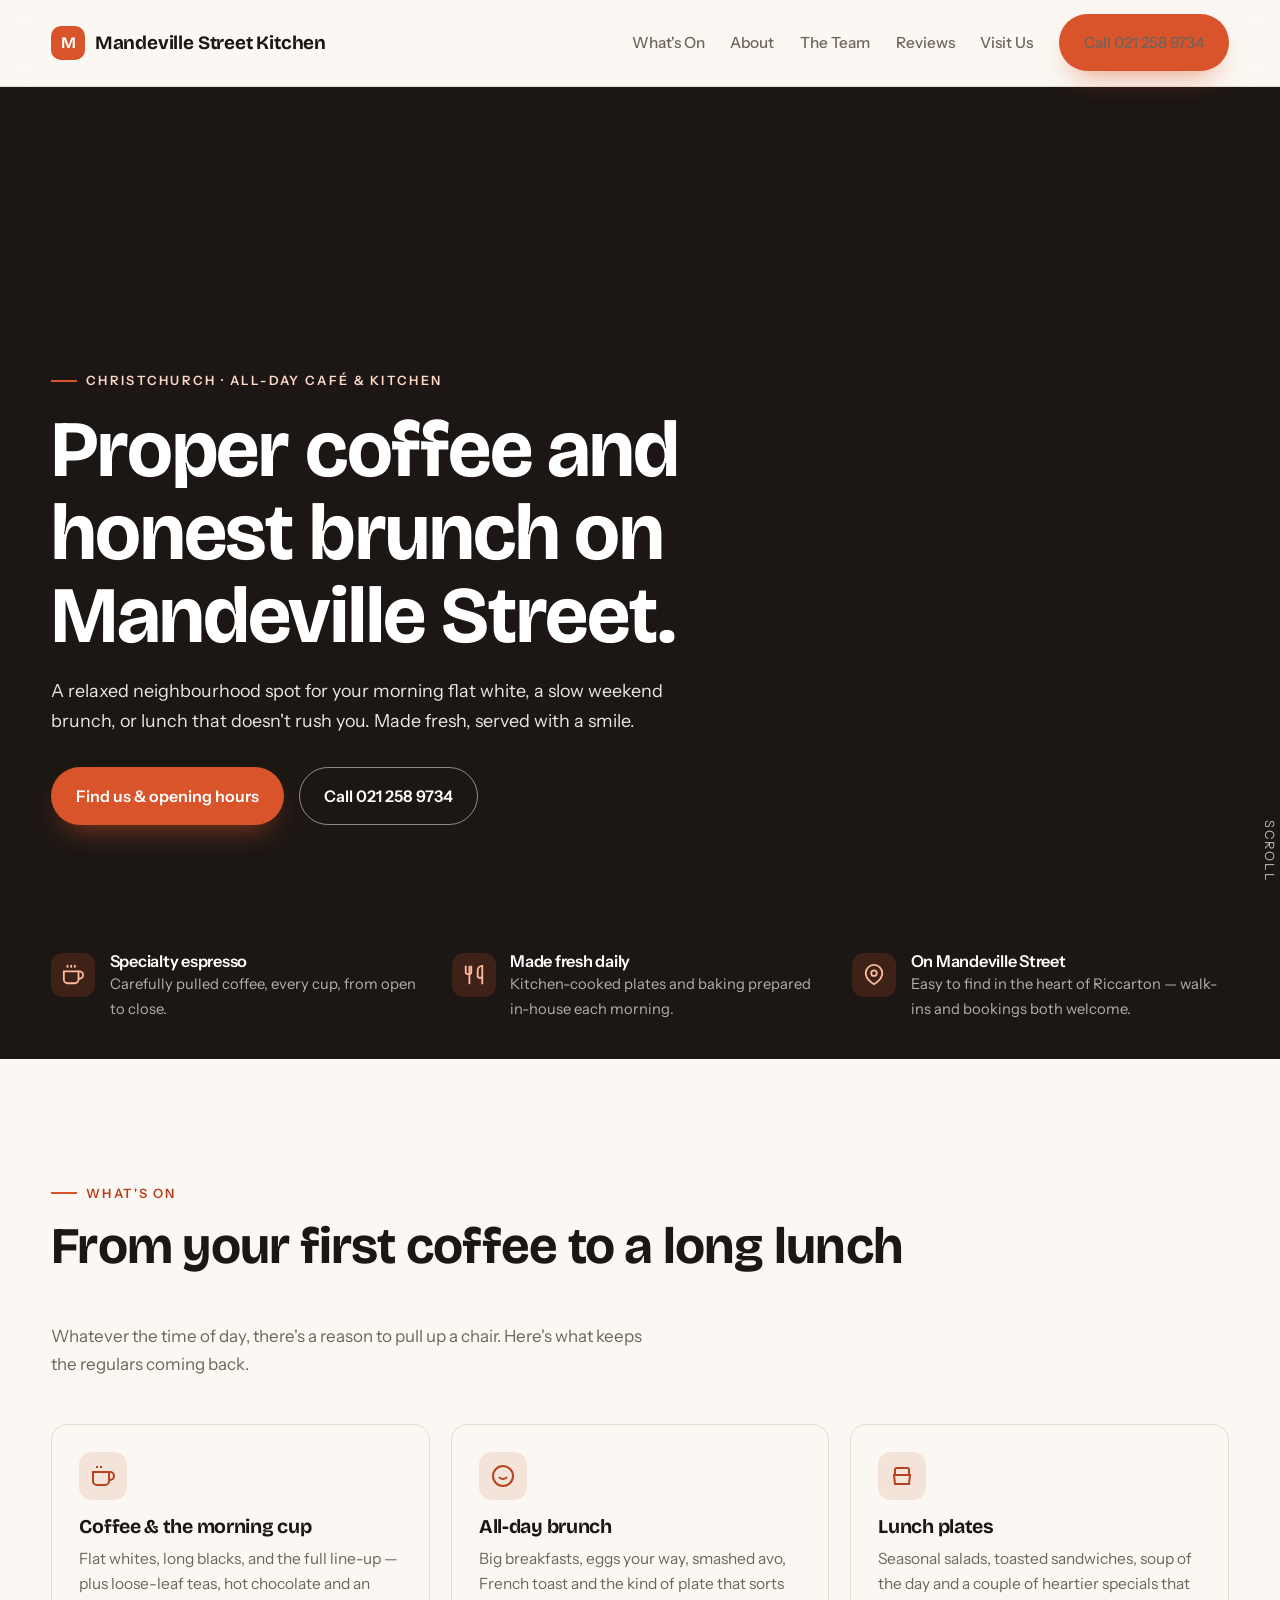
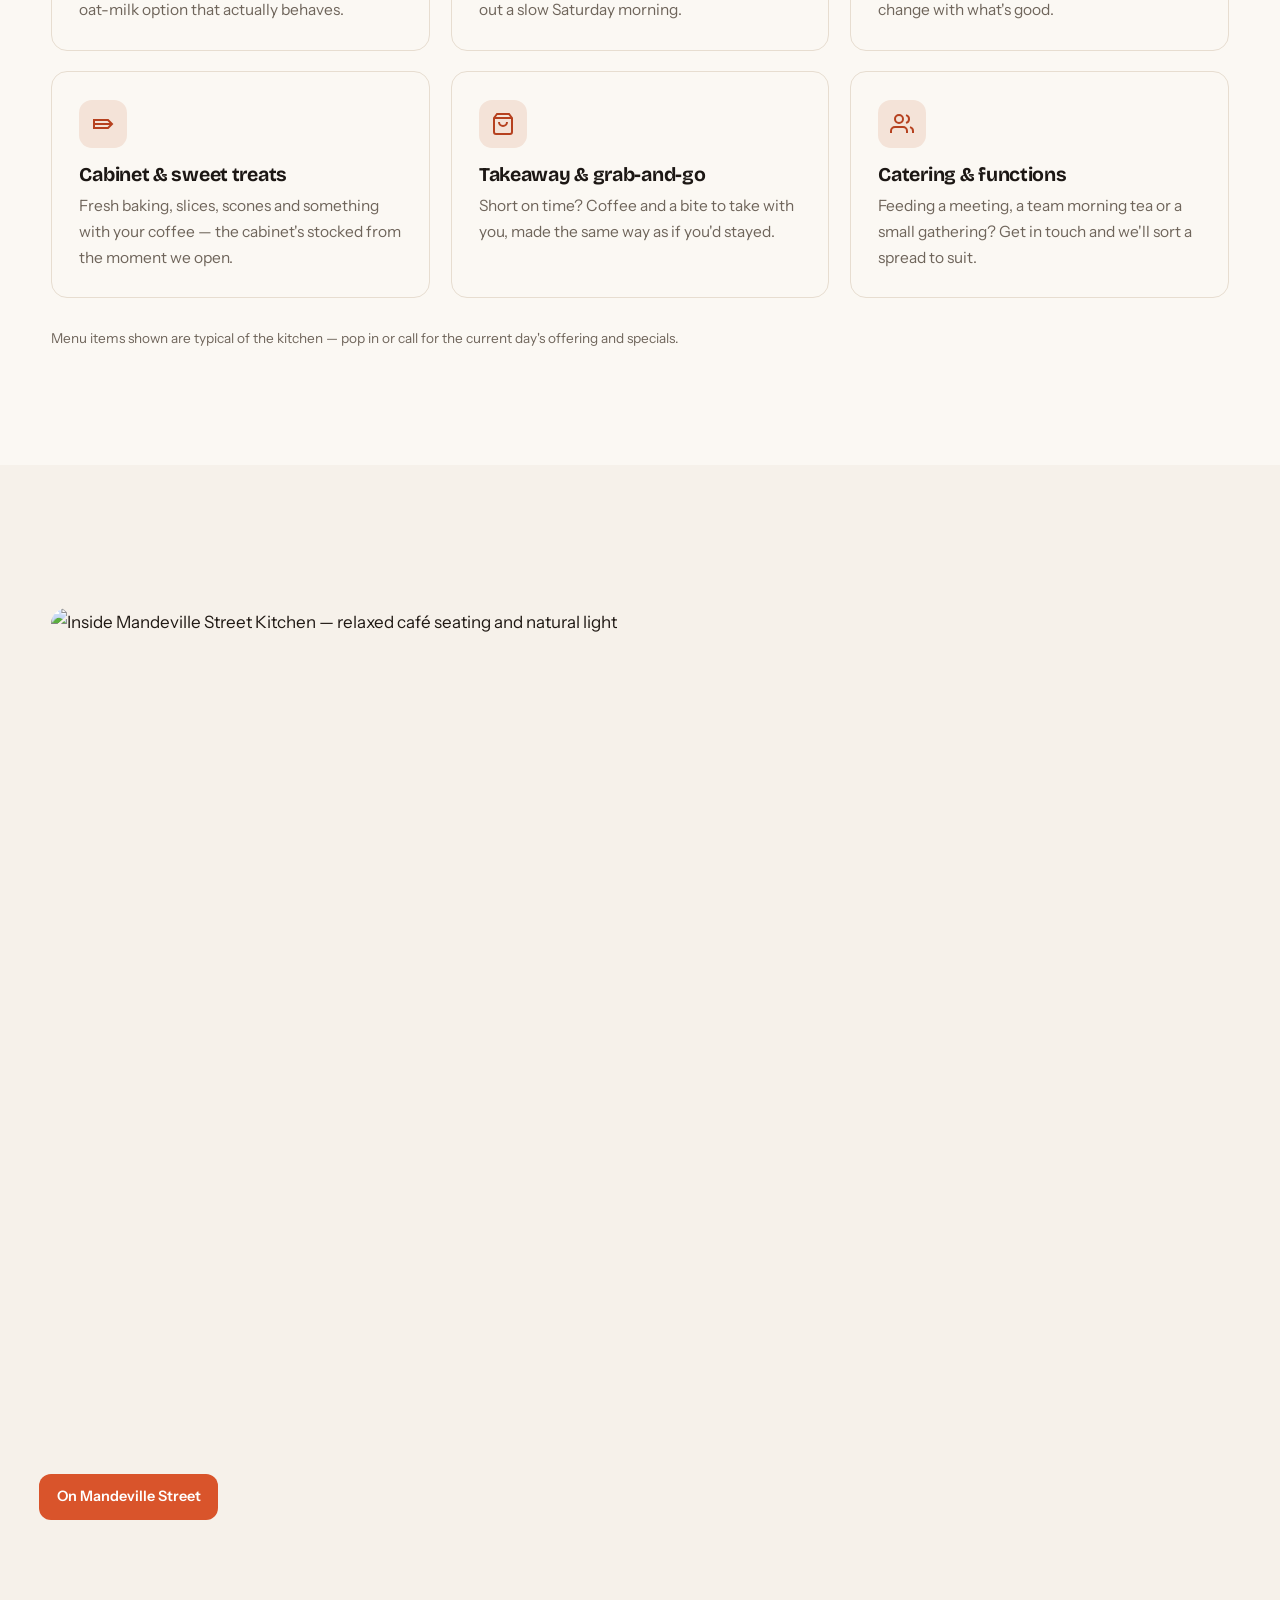
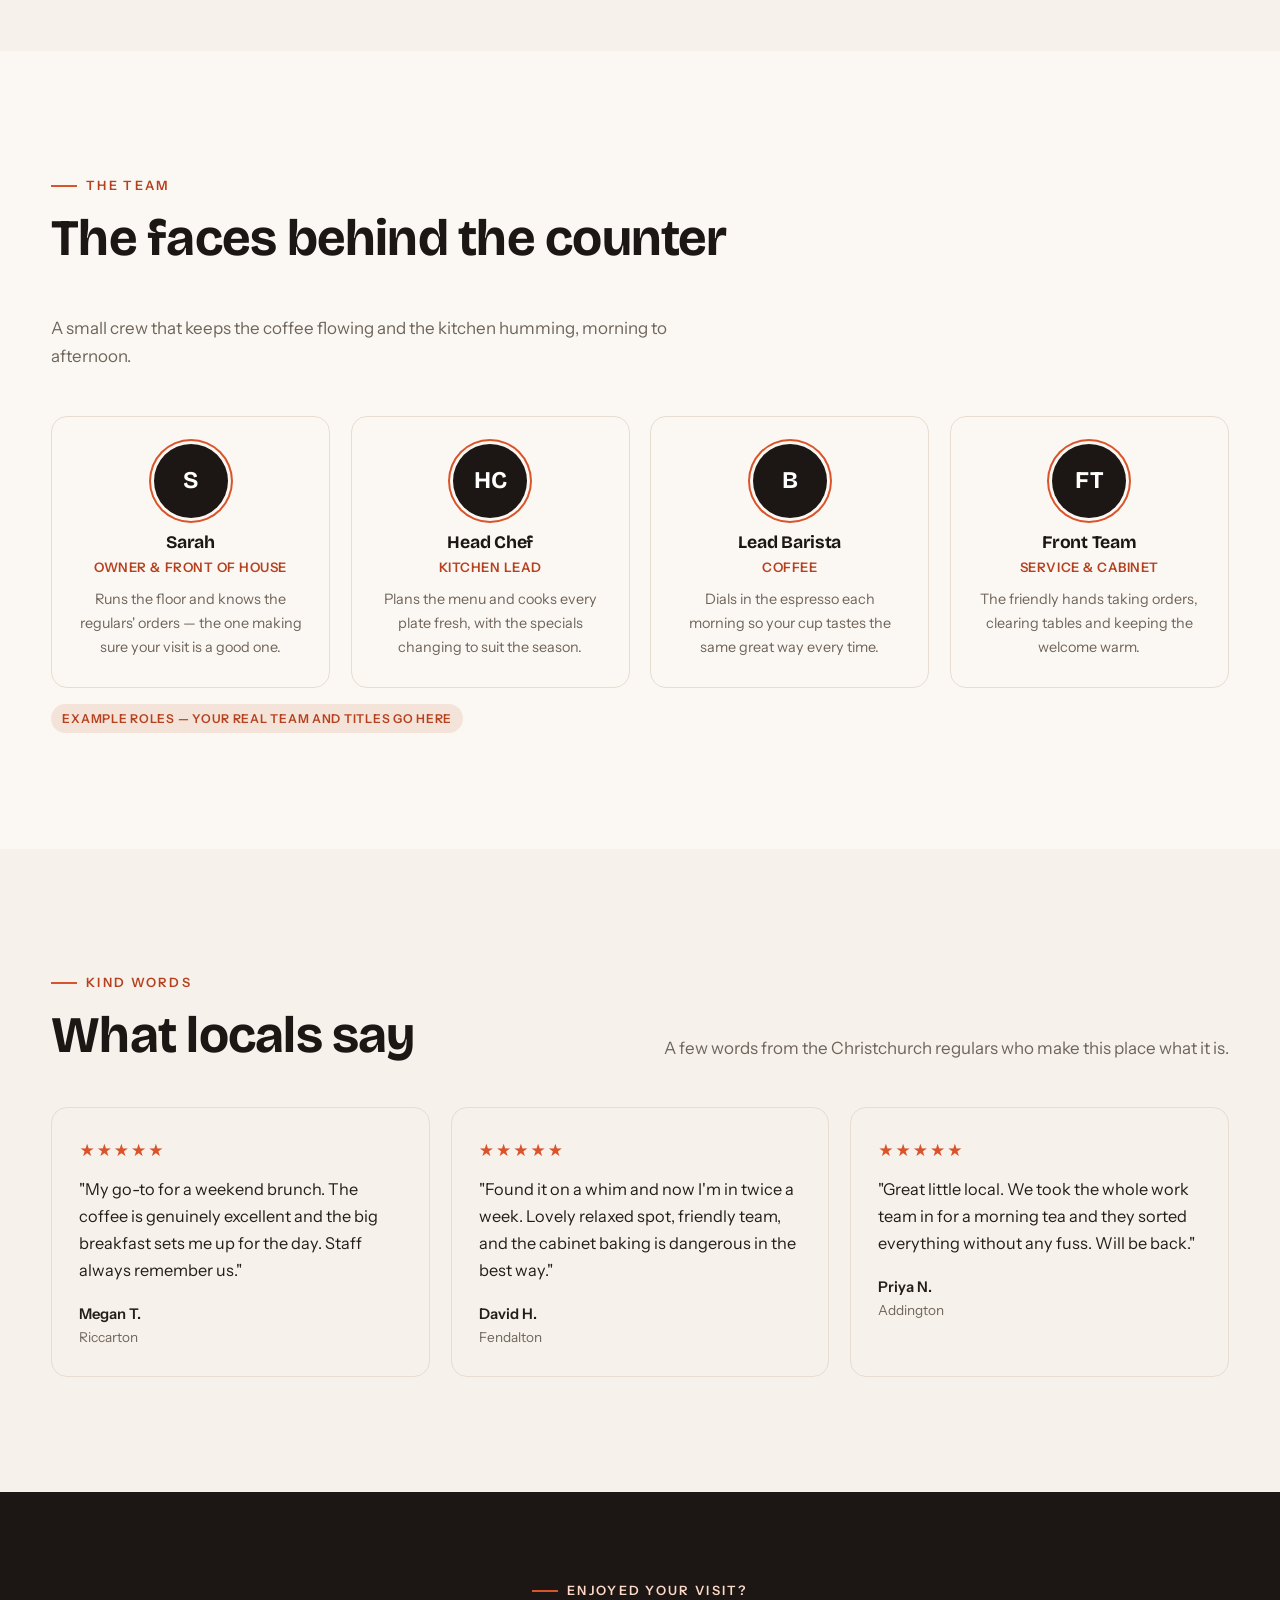
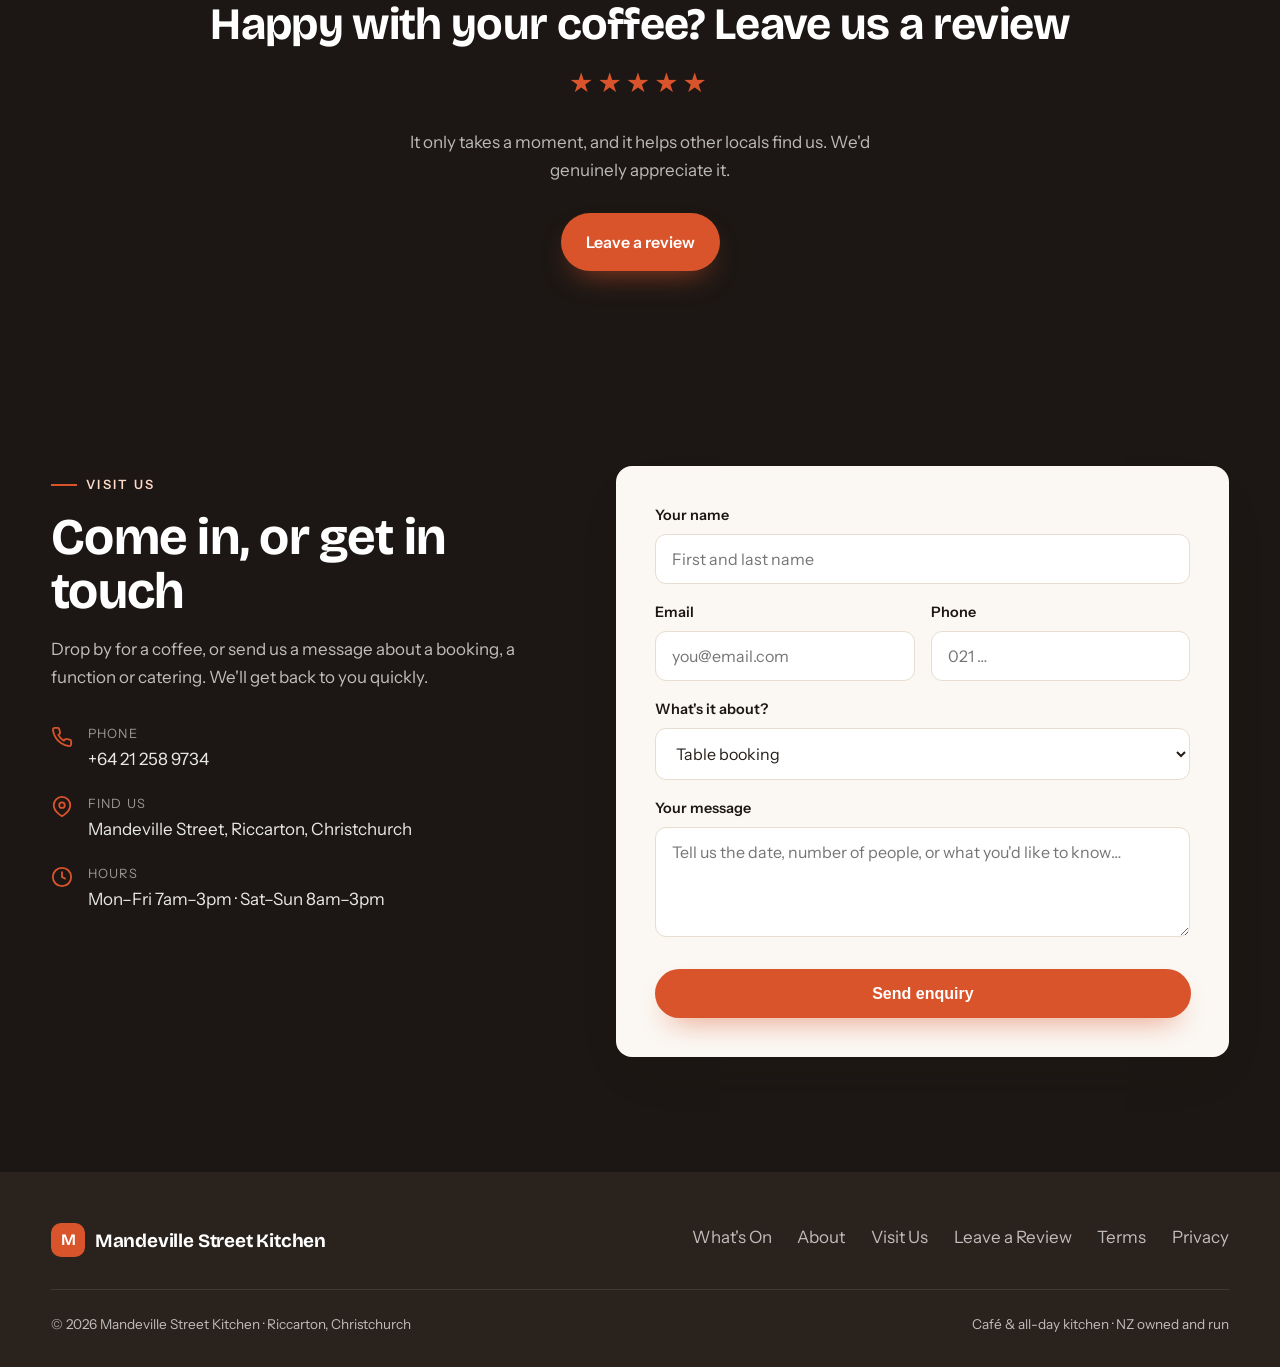
==== commit 371ddfb8: "Initial build: Mandeville Street Kitchen" ====
--- a/index.html
+++ b/index.html
@@ -3,334 +3,303 @@
 <head>
 <meta charset="UTF-8">
 <meta name="viewport" content="width=device-width, initial-scale=1.0">
-<title>Mandeville Street Kitchen | Cafe &amp; Brunch, Christchurch</title>
-<meta name="description" content="A relaxed neighbourhood kitchen on Mandeville Street, Christchurch — all-day brunch, proper coffee and fresh cabinet food, made in-house. Dine in or takeaway.">
-<meta name="theme-color" content="#241b16">
-<link rel="icon" href="data:image/svg+xml,%3Csvg xmlns='http://www.w3.org/2000/svg' viewBox='0 0 32 32'%3E%3Crect width='32' height='32' rx='7' fill='%23241b16'/%3E%3Ctext x='16' y='22' font-family='Georgia,serif' font-size='17' fill='%23c2603c' text-anchor='middle'%3EM%3C/text%3E%3C/svg%3E">
-<meta property="og:title" content="Mandeville Street Kitchen | Cafe &amp; Brunch, Christchurch">
-<meta property="og:description" content="All-day brunch, proper coffee and fresh cabinet food on Mandeville Street, Christchurch.">
+<title>Mandeville Street Kitchen | Café & All-Day Kitchen, Christchurch</title>
+<meta name="description" content="A relaxed neighbourhood café and all-day kitchen on Mandeville Street, Christchurch. Proper coffee, brunch made fresh, and a warm welcome — walk in or book a table.">
+<link rel="icon" type="image/svg+xml" href="favicon.svg">
+<meta property="og:title" content="Mandeville Street Kitchen | Café & Kitchen, Christchurch">
+<meta property="og:description" content="Proper coffee and honest brunch on Mandeville Street, Christchurch. Open daily — walk in or book a table.">
 <meta property="og:type" content="website">
-<meta property="og:image" content="https://images.unsplash.com/photo-1554118811-1e0d58224f24?auto=format&fit=crop&w=1200&q=70">
+<meta property="og:image" content="https://images.unsplash.com/photo-1517248135467-4c7edcad34c4?auto=format&fit=crop&w=1200&q=70">
 <link rel="preconnect" href="https://fonts.googleapis.com">
 <link rel="preconnect" href="https://fonts.gstatic.com" crossorigin>
-<link href="https://fonts.googleapis.com/css2?family=Playfair+Display:wght@500;600;700&family=Work+Sans:wght@400;500;600&display=swap" rel="stylesheet">
+<link href="https://fonts.googleapis.com/css2?family=Bricolage+Grotesque:opsz,wght@12..96,600;12..96,700;12..96,800&family=Instrument+Sans:wght@400;500;600&display=swap" rel="stylesheet">
 <link rel="stylesheet" href="styles.css">
 </head>
 <body>
 
 <!-- NAV -->
 <header class="nav">
-  <div class="container nav__inner">
-    <a href="#top" class="brand">Mandeville Street <span>Kitchen</span></a>
-    <nav class="nav__links">
-      <a href="#menu">Kitchen</a>
+  <div class="wrap nav__inner">
+    <a href="#top" class="brand"><span class="brand__mark">M</span> Mandeville Street Kitchen</a>
+    <nav class="nav__links" id="navLinks">
+      <a href="#menu">What's On</a>
       <a href="#about">About</a>
+      <a href="#crew">The Team</a>
       <a href="#reviews">Reviews</a>
-      <a href="#visit">Visit</a>
+      <a href="#visit">Visit Us</a>
+      <a href="tel:+6421258 9734" class="btn btn--primary nav__cta">Call 021 258 9734</a>
     </nav>
-    <div class="nav__cta">
-      <a href="tel:+64212589734" class="nav__phone">021 258 9734</a>
-      <a href="#visit" class="btn btn--primary">Find us</a>
-    </div>
+    <button class="nav__toggle" id="navToggle" aria-label="Menu">☰</button>
   </div>
 </header>
 
 <!-- HERO -->
 <section class="hero" id="top">
-  <div class="hero__slides" aria-hidden="true">
-    <div class="hero__slide is-active" style="background-image:url('https://images.unsplash.com/photo-1554118811-1e0d58224f24?auto=format&fit=crop&w=1920&q=80')"></div>
-    <div class="hero__slide" data-src="https://images.unsplash.com/photo-1504754524776-8f4f37790ca0?auto=format&fit=crop&w=1920&q=80"></div>
-    <div class="hero__slide" data-src="https://images.unsplash.com/photo-1495474472287-4d71bcdd2085?auto=format&fit=crop&w=1920&q=80"></div>
+  <div class="hero__slides" id="heroSlides">
+    <div class="hero__slide is-active" data-bg="https://images.unsplash.com/photo-1517248135467-4c7edcad34c4?auto=format&fit=crop&w=1800&q=70"></div>
+    <div class="hero__slide" data-bg="https://images.unsplash.com/photo-1559339352-11d035aa65de?auto=format&fit=crop&w=1800&q=70"></div>
+    <div class="hero__slide" data-bg="https://images.unsplash.com/photo-1504754524776-8f4f37790ca0?auto=format&fit=crop&w=1800&q=70"></div>
+    <div class="hero__slide" data-bg="https://images.unsplash.com/photo-1481833761820-0509d3217039?auto=format&fit=crop&w=1800&q=70"></div>
   </div>
   <div class="hero__scrim"></div>
-  <div class="container hero__inner">
-    <p class="eyebrow hero__eyebrow">Mandeville Street · Christchurch</p>
-    <h1>All-day brunch and proper coffee, made in our kitchen.</h1>
-    <p class="hero__lead">A relaxed neighbourhood spot for breakfast, lunch and good coffee — cooked fresh, served without fuss. Pop in, settle in, or grab it to go.</p>
+  <div class="wrap hero__inner">
+    <span class="eyebrow">Christchurch · All-day café &amp; kitchen</span>
+    <h1>Proper coffee and honest brunch on Mandeville Street.</h1>
+    <p class="hero__copy">A relaxed neighbourhood spot for your morning flat white, a slow weekend brunch, or lunch that doesn't rush you. Made fresh, served with a smile.</p>
     <div class="hero__cta">
-      <a href="#visit" class="btn btn--primary">Find us &amp; hours</a>
-      <a href="tel:+64212589734" class="btn btn--ghost">Call 021 258 9734</a>
-    </div>
-    <div class="hero__meta">
-      <span>☕ Espresso &amp; filter</span>
-      <span>🍳 All-day brunch</span>
-      <span>🥐 Fresh cabinet daily</span>
-    </div>
-  </div>
+      <a href="#visit" class="btn btn--primary">Find us &amp; opening hours</a>
+      <a href="tel:+6421258 9734" class="btn btn--ghost">Call 021 258 9734</a>
+    </div>
+  </div>
+  <span class="hero__scroll">Scroll</span>
 </section>
 
 <!-- TRUST STRIP -->
 <section class="trust">
-  <div class="container trust__grid">
+  <div class="wrap trust__grid">
     <div class="trust__item">
-      <svg width="26" height="26" viewBox="0 0 24 24" fill="none" stroke="currentColor" stroke-width="2"><path d="M12 21s-7-5.6-7-11a7 7 0 0 1 14 0c0 5.4-7 11-7 11z"/><circle cx="12" cy="10" r="2.5"/></svg>
-      <div><h3>On Mandeville Street</h3><p>An easy local stop in the heart of Riccarton, Christchurch — dine in or takeaway.</p></div>
+      <span class="trust__ico"><svg viewBox="0 0 24 24" fill="none" stroke="currentColor" stroke-width="2"><path d="M18 8h1a4 4 0 0 1 0 8h-1"/><path d="M2 8h16v9a4 4 0 0 1-4 4H6a4 4 0 0 1-4-4Z"/><line x1="6" y1="1" x2="6" y2="4"/><line x1="10" y1="1" x2="10" y2="4"/><line x1="14" y1="1" x2="14" y2="4"/></svg></span>
+      <div><h3>Specialty espresso</h3><p>Carefully pulled coffee, every cup, from open to close.</p></div>
     </div>
     <div class="trust__item">
-      <svg width="26" height="26" viewBox="0 0 24 24" fill="none" stroke="currentColor" stroke-width="2"><path d="M3 11l9-8 9 8"/><path d="M5 10v10h14V10"/><path d="M9 20v-6h6v6"/></svg>
-      <div><h3>Made in-house</h3><p>Brunch plates, baking and cabinet food prepped fresh in our own kitchen each day.</p></div>
+      <span class="trust__ico"><svg viewBox="0 0 24 24" fill="none" stroke="currentColor" stroke-width="2"><path d="M3 2v7c0 1.1.9 2 2 2h2a2 2 0 0 0 2-2V2"/><path d="M7 2v20"/><path d="M21 15V2a5 5 0 0 0-5 5v6c0 1.1.9 2 2 2h3Zm0 0v7"/></svg></span>
+      <div><h3>Made fresh daily</h3><p>Kitchen-cooked plates and baking prepared in-house each morning.</p></div>
     </div>
     <div class="trust__item">
-      <svg width="26" height="26" viewBox="0 0 24 24" fill="none" stroke="currentColor" stroke-width="2"><path d="M18 8h1a3 3 0 0 1 0 6h-1"/><path d="M3 8h15v5a5 5 0 0 1-5 5H8a5 5 0 0 1-5-5z"/><path d="M6 1v2M10 1v2M14 1v2"/></svg>
-      <div><h3>Locally owned &amp; run</h3><p>A friendly, independent café where regulars get a warm welcome and the coffee's done right.</p></div>
-    </div>
-  </div>
-</section>
-
-<!-- SERVICES / KITCHEN -->
-<section class="section section--cream" id="menu">
-  <div class="container">
-    <div class="section-head">
-      <p class="eyebrow">From the kitchen</p>
-      <h2>What's on the pass</h2>
-      <p>From the first flat white to a long lunch — a short, honest menu we actually cook, not just reheat.</p>
-    </div>
-    <div class="cards">
-      <article class="card">
-        <div class="card__icon"><svg width="24" height="24" viewBox="0 0 24 24" fill="none" stroke="currentColor" stroke-width="2"><path d="M4 11h16M6 11V6a2 2 0 0 1 2-2h2a2 2 0 0 1 2 2"/><path d="M4 11v3a6 6 0 0 0 12 0v-3"/><path d="M20 8h1a2 2 0 0 1 0 4h-1"/></svg></div>
-        <h3>Breakfast &amp; brunch</h3>
-        <p>Eggs your way, big breakfasts, mince on toast and weekend specials — served all day, every day.</p>
-      </article>
-      <article class="card">
-        <div class="card__icon"><svg width="24" height="24" viewBox="0 0 24 24" fill="none" stroke="currentColor" stroke-width="2"><circle cx="12" cy="12" r="9"/><path d="M12 7v5l3 2"/></svg></div>
-        <h3>Lunch &amp; counter food</h3>
-        <p>Toasties, salads, soup of the day and proper hot lunches when you need something more than a snack.</p>
-      </article>
-      <article class="card">
-        <div class="card__icon"><svg width="24" height="24" viewBox="0 0 24 24" fill="none" stroke="currentColor" stroke-width="2"><path d="M17 8h1a3 3 0 0 1 0 6h-1"/><path d="M3 8h14v6a4 4 0 0 1-4 4H7a4 4 0 0 1-4-4z"/><path d="M6 2v2M10 2v2"/></svg></div>
-        <h3>Espresso &amp; filter</h3>
-        <p>Flat whites, long blacks, batch brew and the full range — plus chai, hot chocolate and a good cup of tea.</p>
-      </article>
-      <article class="card">
-        <div class="card__icon"><svg width="24" height="24" viewBox="0 0 24 24" fill="none" stroke="currentColor" stroke-width="2"><path d="M4 21h16"/><path d="M5 21V9l7-5 7 5v12"/><path d="M9 21v-5h6v5"/></svg></div>
-        <h3>Cabinet &amp; baking</h3>
-        <p>Scones, slices, muffins and sweet treats baked in-house — the cabinet that fills up first most mornings.</p>
-      </article>
-      <article class="card">
-        <div class="card__icon"><svg width="24" height="24" viewBox="0 0 24 24" fill="none" stroke="currentColor" stroke-width="2"><rect x="3" y="4" width="18" height="14" rx="2"/><path d="M3 9h18"/><path d="M8 18v3M16 18v3"/></svg></div>
-        <h3>Takeaway &amp; quick stop</h3>
-        <p>Coffee and food to go for the work run or school drop-off — made quick, made right, no compromise.</p>
-      </article>
-      <article class="card">
-        <div class="card__icon"><svg width="24" height="24" viewBox="0 0 24 24" fill="none" stroke="currentColor" stroke-width="2"><path d="M12 2a7 7 0 0 0-7 7c0 5 7 13 7 13s7-8 7-13a7 7 0 0 0-7-7z"/><path d="M9 9c1.5 1.5 4.5 1.5 6 0"/></svg></div>
-        <h3>Dietary-friendly</h3>
-        <p>Gluten-free, dairy-free and plant-based options on the menu — just ask and we'll sort you out.</p>
-      </article>
-    </div>
+      <span class="trust__ico"><svg viewBox="0 0 24 24" fill="none" stroke="currentColor" stroke-width="2"><path d="M21 10c0 7-9 12-9 12s-9-5-9-12a9 9 0 0 1 18 0Z"/><circle cx="12" cy="10" r="3"/></svg></span>
+      <div><h3>On Mandeville Street</h3><p>Easy to find in the heart of Riccarton — walk-ins and bookings both welcome.</p></div>
+    </div>
+  </div>
+</section>
+
+<!-- SERVICES / WHAT'S ON -->
+<section class="section section--paper" id="menu">
+  <div class="wrap">
+    <div class="svc-head">
+      <div>
+        <span class="eyebrow">What's on</span>
+        <h2 class="lead-head">From your first coffee to a long lunch</h2>
+      </div>
+      <p class="lead-sub">Whatever the time of day, there's a reason to pull up a chair. Here's what keeps the regulars coming back.</p>
+    </div>
+    <div class="svc-grid">
+      <div class="svc-card">
+        <span class="svc-card__ico"><svg viewBox="0 0 24 24" fill="none" stroke="currentColor" stroke-width="2"><path d="M18 8h1a4 4 0 0 1 0 8h-1"/><path d="M2 8h16v9a4 4 0 0 1-4 4H6a4 4 0 0 1-4-4Z"/><line x1="6" y1="2" x2="6" y2="4"/><line x1="10" y1="2" x2="10" y2="4"/></svg></span>
+        <h3>Coffee &amp; the morning cup</h3>
+        <p>Flat whites, long blacks, and the full line-up — plus loose-leaf teas, hot chocolate and an oat-milk option that actually behaves.</p>
+      </div>
+      <div class="svc-card">
+        <span class="svc-card__ico"><svg viewBox="0 0 24 24" fill="none" stroke="currentColor" stroke-width="2"><circle cx="12" cy="12" r="10"/><path d="M8 13s1.5 2 4 2 4-2 4-2"/><line x1="9" y1="9" x2="9.01" y2="9"/><line x1="15" y1="9" x2="15.01" y2="9"/></svg></span>
+        <h3>All-day brunch</h3>
+        <p>Big breakfasts, eggs your way, smashed avo, French toast and the kind of plate that sorts out a slow Saturday morning.</p>
+      </div>
+      <div class="svc-card">
+        <span class="svc-card__ico"><svg viewBox="0 0 24 24" fill="none" stroke="currentColor" stroke-width="2"><path d="M3 11h18"/><path d="M5 11V6a2 2 0 0 1 2-2h10a2 2 0 0 1 2 2v5"/><path d="M4 11l1 9h14l1-9"/></svg></span>
+        <h3>Lunch plates</h3>
+        <p>Seasonal salads, toasted sandwiches, soup of the day and a couple of heartier specials that change with what's good.</p>
+      </div>
+      <div class="svc-card">
+        <span class="svc-card__ico"><svg viewBox="0 0 24 24" fill="none" stroke="currentColor" stroke-width="2"><path d="M3 8h14l4 4-4 4H3z"/><path d="M3 12h18"/></svg></span>
+        <h3>Cabinet &amp; sweet treats</h3>
+        <p>Fresh baking, slices, scones and something with your coffee — the cabinet's stocked from the moment we open.</p>
+      </div>
+      <div class="svc-card">
+        <span class="svc-card__ico"><svg viewBox="0 0 24 24" fill="none" stroke="currentColor" stroke-width="2"><path d="M6 2 3 6v14a2 2 0 0 0 2 2h14a2 2 0 0 0 2-2V6l-3-4Z"/><path d="M3 6h18"/><path d="M16 10a4 4 0 0 1-8 0"/></svg></span>
+        <h3>Takeaway &amp; grab-and-go</h3>
+        <p>Short on time? Coffee and a bite to take with you, made the same way as if you'd stayed.</p>
+      </div>
+      <div class="svc-card">
+        <span class="svc-card__ico"><svg viewBox="0 0 24 24" fill="none" stroke="currentColor" stroke-width="2"><path d="M17 21v-2a4 4 0 0 0-4-4H5a4 4 0 0 0-4 4v2"/><circle cx="9" cy="7" r="4"/><path d="M23 21v-2a4 4 0 0 0-3-3.87"/><path d="M16 3.13a4 4 0 0 1 0 7.75"/></svg></span>
+        <h3>Catering &amp; functions</h3>
+        <p>Feeding a meeting, a team morning tea or a small gathering? Get in touch and we'll sort a spread to suit.</p>
+      </div>
+    </div>
+    <p class="svc-note">Menu items shown are typical of the kitchen — pop in or call for the current day's offering and specials.</p>
   </div>
 </section>
 
 <!-- ABOUT -->
 <section class="section section--bone" id="about">
-  <div class="container about__grid">
+  <div class="wrap about">
     <div class="about__media">
-      <img src="https://images.unsplash.com/photo-1467003909585-2f8a72700288?auto=format&fit=crop&w=900&q=80" alt="A fresh brunch plate served at the kitchen" width="900" height="675" loading="lazy">
-      <span class="about__tag">Our kitchen</span>
-    </div>
-    <div class="about__copy">
-      <p class="eyebrow">About us</p>
-      <h2>A neighbourhood kitchen, not a chain</h2>
-      <p>Mandeville Street Kitchen is a small, locally run café in Christchurch built around honest food and a good cup of coffee. The kind of place where the regulars have a usual and there's always a friendly face behind the counter.</p>
-      <p>We keep the menu short so we can do it well — everything cooked to order, baking out of our own oven, and nothing pretending to be fancier than it is. Whether you're after a quiet breakfast, a catch-up over coffee or a quick lunch, you're welcome here.</p>
+      <img src="https://images.unsplash.com/photo-1554118811-1e0d58224f24?auto=format&fit=crop&w=1200&q=70" alt="Inside Mandeville Street Kitchen — relaxed café seating and natural light" width="1200" height="900" loading="lazy">
+      <span class="about__tag">On Mandeville Street</span>
+    </div>
+    <div>
+      <span class="eyebrow">Our place</span>
+      <h2 class="lead-head">A neighbourhood kitchen, run by people who love feeding people</h2>
+      <p>Mandeville Street Kitchen is a small, independent café in Christchurch built around good coffee, honest food and a relaxed welcome. No fuss, no rush — just a comfortable spot to start your day, catch up with a friend, or get out of the office for a proper break.</p>
+      <p>Everything's made with care in our own kitchen, and we'd rather know you by name than by table number. Whether you're a daily regular or it's your first visit, you'll get the same warm welcome.</p>
       <ul class="checklist">
-        <li><svg width="22" height="22" viewBox="0 0 24 24" fill="none" stroke="currentColor" stroke-width="2.4"><path d="M20 6L9 17l-5-5"/></svg> Locally owned and run</li>
-        <li><svg width="22" height="22" viewBox="0 0 24 24" fill="none" stroke="currentColor" stroke-width="2.4"><path d="M20 6L9 17l-5-5"/></svg> Food and baking made fresh in-house</li>
-        <li><svg width="22" height="22" viewBox="0 0 24 24" fill="none" stroke="currentColor" stroke-width="2.4"><path d="M20 6L9 17l-5-5"/></svg> Dine in, takeaway, or grab a quick coffee</li>
+        <li><svg viewBox="0 0 24 24" fill="none" stroke="currentColor" stroke-width="2.5"><polyline points="20 6 9 17 4 12"/></svg> Locally owned and run, right here in Christchurch</li>
+        <li><svg viewBox="0 0 24 24" fill="none" stroke="currentColor" stroke-width="2.5"><polyline points="20 6 9 17 4 12"/></svg> Food made fresh in-house, coffee done properly</li>
+        <li><svg viewBox="0 0 24 24" fill="none" stroke="currentColor" stroke-width="2.5"><polyline points="20 6 9 17 4 12"/></svg> Friendly, unhurried service — dietary options always sorted</li>
       </ul>
     </div>
   </div>
 </section>
 
 <!-- CREW -->
-<section class="section section--cream">
-  <div class="container">
-    <div class="section-head">
-      <p class="eyebrow">The team</p>
-      <h2>The people behind the counter</h2>
-      <p>A small crew who'll learn your order — roles shown are an example of how the kitchen runs day to day.</p>
-    </div>
-    <div class="crew__grid">
-      <div class="crew__card">
-        <div class="avatar">S</div>
+<section class="section section--paper" id="crew">
+  <div class="wrap">
+    <div class="svc-head">
+      <div>
+        <span class="eyebrow">The team</span>
+        <h2 class="lead-head">The faces behind the counter</h2>
+      </div>
+      <p class="lead-sub">A small crew that keeps the coffee flowing and the kitchen humming, morning to afternoon.</p>
+    </div>
+    <div class="crew-grid">
+      <div class="crew-card">
+        <div class="crew-av">S</div>
         <h3>Sarah</h3>
-        <p class="crew__role">Owner / Host</p>
-        <p>Runs the floor and the welcome — the first face you'll see and the one who keeps regulars coming back.</p>
-      </div>
-      <div class="crew__card">
-        <span class="badge" style="margin-bottom:14px;">Example role</span>
-        <div class="avatar">HC</div>
+        <div class="role">Owner &amp; Front of House</div>
+        <p>Runs the floor and knows the regulars' orders — the one making sure your visit is a good one.</p>
+      </div>
+      <div class="crew-card">
+        <div class="crew-av">HC</div>
         <h3>Head Chef</h3>
-        <p class="crew__role">The kitchen</p>
-        <p>Builds the menu and cooks every plate to order — the reason the brunch tastes the same great way each time.</p>
-      </div>
-      <div class="crew__card">
-        <span class="badge" style="margin-bottom:14px;">Example role</span>
-        <div class="avatar">B</div>
-        <h3>Barista</h3>
-        <p class="crew__role">Coffee</p>
-        <p>Dials in the espresso every morning so your flat white is poured right, busy or not.</p>
-      </div>
-      <div class="crew__card">
-        <span class="badge" style="margin-bottom:14px;">Example role</span>
-        <div class="avatar">FH</div>
-        <h3>Front of House</h3>
-        <p class="crew__role">Service</p>
-        <p>Takes the orders, clears the tables and keeps the café running smoothly through the morning rush.</p>
-      </div>
-    </div>
+        <div class="role">Kitchen Lead</div>
+        <p>Plans the menu and cooks every plate fresh, with the specials changing to suit the season.</p>
+      </div>
+      <div class="crew-card">
+        <div class="crew-av">B</div>
+        <h3>Lead Barista</h3>
+        <div class="role">Coffee</div>
+        <p>Dials in the espresso each morning so your cup tastes the same great way every time.</p>
+      </div>
+      <div class="crew-card">
+        <div class="crew-av">FT</div>
+        <h3>Front Team</h3>
+        <div class="role">Service &amp; Cabinet</div>
+        <p>The friendly hands taking orders, clearing tables and keeping the welcome warm.</p>
+      </div>
+    </div>
+    <span class="badge">Example roles — your real team and titles go here</span>
   </div>
 </section>
 
 <!-- REVIEWS -->
 <section class="section section--bone" id="reviews">
-  <div class="container">
-    <div class="section-head">
-      <p class="eyebrow">What locals say</p>
-      <h2>A few words from our regulars</h2>
-      <p><span class="badge">Example reviews</span> Sample reviews shown for the demo — real Google reviews appear here once live.</p>
-    </div>
-    <div class="reviews__grid">
-      <article class="review">
-        <div class="stars">★★★★★</div>
-        <p>"Best flat white in Riccarton and the big breakfast is huge. Friendly staff who actually remember you. Our weekend regular spot now."</p>
-        <div class="review__who">Hannah M.</div>
-        <div class="review__where">Riccarton, Christchurch</div>
-      </article>
-      <article class="review">
-        <div class="stars">★★★★★</div>
-        <p>"Popped in for a quick coffee and ended up staying for lunch. The toastie was proper and the baking in the cabinet is dangerous. Lovely spot."</p>
-        <div class="review__who">Daniel T.</div>
-        <div class="review__where">Addington, Christchurch</div>
-      </article>
-      <article class="review">
-        <div class="stars">★★★★★</div>
-        <p>"Took the family in on a Sunday — sorted the kids, the coffee was spot on and nothing felt rushed. Genuinely good local café."</p>
-        <div class="review__who">Mei L.</div>
-        <div class="review__where">Ilam, Christchurch</div>
-      </article>
+  <div class="wrap">
+    <div class="svc-head">
+      <div>
+        <span class="eyebrow">Kind words</span>
+        <h2 class="lead-head">What locals say</h2>
+      </div>
+      <p class="lead-sub">A few words from the Christchurch regulars who make this place what it is.</p>
+    </div>
+    <div class="rev-grid">
+      <div class="rev-card">
+        <div class="rev-stars">★★★★★</div>
+        <p>"My go-to for a weekend brunch. The coffee is genuinely excellent and the big breakfast sets me up for the day. Staff always remember us."</p>
+        <div class="rev-by">Megan T. <span>Riccarton</span></div>
+      </div>
+      <div class="rev-card">
+        <div class="rev-stars">★★★★★</div>
+        <p>"Found it on a whim and now I'm in twice a week. Lovely relaxed spot, friendly team, and the cabinet baking is dangerous in the best way."</p>
+        <div class="rev-by">David H. <span>Fendalton</span></div>
+      </div>
+      <div class="rev-card">
+        <div class="rev-stars">★★★★★</div>
+        <p>"Great little local. We took the whole work team in for a morning tea and they sorted everything without any fuss. Will be back."</p>
+        <div class="rev-by">Priya N. <span>Addington</span></div>
+      </div>
     </div>
   </div>
 </section>
 
 <!-- REVIEW FUNNEL BANNER -->
 <section class="funnel">
-  <div class="container">
+  <div class="wrap">
+    <span class="eyebrow" style="justify-content:center;color:#ffd9c7">Enjoyed your visit?</span>
+    <h2>Happy with your coffee? Leave us a review</h2>
     <div class="stars">★★★★★</div>
-    <h2>Enjoyed your visit?</h2>
-    <p>A quick review helps other locals find us — it takes about thirty seconds and means a lot to a small café.</p>
-    <a href="review.html" class="btn btn--primary">Leave us a review</a>
-  </div>
-</section>
-
-<!-- CONTACT -->
-<section class="section" id="visit" style="background:var(--espresso);">
-  <div class="container contact__grid">
-    <div class="contact__info">
-      <p class="eyebrow">Visit us</p>
-      <h2>Come in for a coffee</h2>
-      <p>Find us on Mandeville Street, or send a message for bookings, group tables and catering enquiries — Sarah will get back to you.</p>
-      <ul class="contact__list">
-        <li>
-          <svg width="24" height="24" viewBox="0 0 24 24" fill="none" stroke="currentColor" stroke-width="2"><path d="M12 21s-7-5.6-7-11a7 7 0 0 1 14 0c0 5.4-7 11-7 11z"/><circle cx="12" cy="10" r="2.5"/></svg>
-          <div><div class="label">Where</div><a class="value" href="https://www.google.com/maps/search/Mandeville+Street+Kitchen+Christchurch" target="_blank" rel="noopener">Mandeville Street, Christchurch</a></div>
-        </li>
-        <li>
-          <svg width="24" height="24" viewBox="0 0 24 24" fill="none" stroke="currentColor" stroke-width="2"><path d="M22 16.9v3a2 2 0 0 1-2.2 2 19.8 19.8 0 0 1-8.6-3 19.5 19.5 0 0 1-6-6 19.8 19.8 0 0 1-3-8.6A2 2 0 0 1 4.1 2h3a2 2 0 0 1 2 1.7c.1.9.3 1.8.6 2.6a2 2 0 0 1-.5 2.1L8 9.6a16 16 0 0 0 6 6l1.2-1.2a2 2 0 0 1 2.1-.5c.8.3 1.7.5 2.6.6a2 2 0 0 1 1.7 2z"/></svg>
-          <div><div class="label">Call or text</div><a class="value" href="tel:+64212589734">021 258 9734</a></div>
-        </li>
-        <li>
-          <svg width="24" height="24" viewBox="0 0 24 24" fill="none" stroke="currentColor" stroke-width="2"><circle cx="12" cy="12" r="9"/><path d="M12 7v5l3 2"/></svg>
-          <div><div class="label">Hours</div><span class="value">Open seven days — see Google for today's times</span></div>
-        </li>
-      </ul>
-    </div>
+    <p>It only takes a moment, and it helps other locals find us. We'd genuinely appreciate it.</p>
+    <a href="review.html" class="btn btn--primary">Leave a review</a>
+  </div>
+</section>
+
+<!-- CONTACT / VISIT -->
+<section class="section contact" id="visit">
+  <div class="wrap contact-grid">
+    <div>
+      <span class="eyebrow" style="color:#ffd9c7">Visit us</span>
+      <h2 class="lead-head">Come in, or get in touch</h2>
+      <p class="lead-sub">Drop by for a coffee, or send us a message about a booking, a function or catering. We'll get back to you quickly.</p>
+      <div class="cinfo">
+        <a href="tel:+6421258 9734">
+          <svg viewBox="0 0 24 24" fill="none" stroke="currentColor" stroke-width="2"><path d="M22 16.92v3a2 2 0 0 1-2.18 2 19.79 19.79 0 0 1-8.63-3.07 19.5 19.5 0 0 1-6-6 19.79 19.79 0 0 1-3.07-8.67A2 2 0 0 1 4.11 2h3a2 2 0 0 1 2 1.72c.13.96.36 1.9.7 2.81a2 2 0 0 1-.45 2.11L8.09 9.91a16 16 0 0 0 6 6l1.27-1.27a2 2 0 0 1 2.11-.45c.91.34 1.85.57 2.81.7A2 2 0 0 1 22 16.92Z"/></svg>
+          <span><small>Phone</small>+64 21 258 9734</span>
+        </a>
+        <div>
+          <svg viewBox="0 0 24 24" fill="none" stroke="currentColor" stroke-width="2"><path d="M21 10c0 7-9 12-9 12s-9-5-9-12a9 9 0 0 1 18 0Z"/><circle cx="12" cy="10" r="3"/></svg>
+          <span><small>Find us</small>Mandeville Street, Riccarton, Christchurch</span>
+        </div>
+        <div>
+          <svg viewBox="0 0 24 24" fill="none" stroke="currentColor" stroke-width="2"><circle cx="12" cy="12" r="10"/><polyline points="12 6 12 12 16 14"/></svg>
+          <span><small>Hours</small>Mon–Fri 7am–3pm · Sat–Sun 8am–3pm</span>
+        </div>
+      </div>
+    </div>
+
     <form class="form" action="https://formsubmit.co/hello@mandevillestreetkitchen.co.nz" method="POST">
-      <h3>Send us a message</h3>
-      <p>Bookings, big tables, catering or a quick question — we'll reply soon.</p>
-      <input type="hidden" name="_subject" value="New enquiry — Mandeville Street Kitchen website">
+      <input type="hidden" name="_subject" value="New enquiry from Mandeville Street Kitchen website">
       <input type="hidden" name="_template" value="table">
       <input type="text" name="_honey" style="display:none">
       <div class="field">
         <label for="name">Your name</label>
-        <input id="name" type="text" name="name" required placeholder="First and last name">
+        <input id="name" type="text" name="name" placeholder="First and last name" required>
+      </div>
+      <div class="row">
+        <div class="field">
+          <label for="email">Email</label>
+          <input id="email" type="email" name="email" placeholder="you@email.com" required>
+        </div>
+        <div class="field">
+          <label for="phone">Phone</label>
+          <input id="phone" type="tel" name="phone" placeholder="021 …">
+        </div>
       </div>
       <div class="field">
-        <label for="contact">Phone or email</label>
-        <input id="contact" type="text" name="contact" required placeholder="How can we reach you?">
-      </div>
-      <div class="field">
-        <label for="type">What's it about?</label>
-        <select id="type" name="enquiry_type">
-          <option>Booking a table</option>
-          <option>Group / function</option>
-          <option>Catering &amp; takeaway</option>
+        <label for="topic">What's it about?</label>
+        <select id="topic" name="topic">
+          <option>Table booking</option>
+          <option>Function or group</option>
+          <option>Catering enquiry</option>
           <option>General question</option>
         </select>
       </div>
       <div class="field">
-        <label for="message">Your message</label>
-        <textarea id="message" name="message" required placeholder="Tell us the date, how many people, or what you're after."></textarea>
-      </div>
-      <button type="submit" class="btn btn--primary">Send message</button>
+        <label for="msg">Your message</label>
+        <textarea id="msg" name="message" placeholder="Tell us the date, number of people, or what you'd like to know…" required></textarea>
+      </div>
+      <button type="submit" class="btn btn--primary">Send enquiry</button>
     </form>
   </div>
 </section>
 
 <!-- FOOTER -->
 <footer class="footer">
-  <div class="container">
-    <div class="footer__grid">
-      <div>
-        <div class="footer__brand">Mandeville Street <span>Kitchen</span></div>
-        <p>A relaxed neighbourhood café on Mandeville Street, Christchurch — all-day brunch, proper coffee and fresh cabinet food, made in-house.</p>
-      </div>
-      <div>
-        <h4>Explore</h4>
-        <ul>
-          <li><a href="#menu">Kitchen</a></li>
-          <li><a href="#about">About</a></li>
-          <li><a href="#reviews">Reviews</a></li>
-          <li><a href="#visit">Visit us</a></li>
-          <li><a href="review.html">Leave a review</a></li>
-        </ul>
-      </div>
-      <div>
-        <h4>Get in touch</h4>
-        <ul>
-          <li><a href="tel:+64212589734">021 258 9734</a></li>
-          <li><a href="https://www.google.com/maps/search/Mandeville+Street+Kitchen+Christchurch" target="_blank" rel="noopener">Mandeville Street, Christchurch</a></li>
-          <li><a href="terms.html">Terms</a></li>
-          <li><a href="privacy.html">Privacy</a></li>
-        </ul>
-      </div>
-    </div>
-    <div class="footer__bar">
-      <span>© 2026 Mandeville Street Kitchen, Christchurch. All rights reserved.</span>
-      <span>Website demo by Scaled Solutions</span>
+  <div class="wrap">
+    <div class="footer__top">
+      <a href="#top" class="brand"><span class="brand__mark">M</span> Mandeville Street Kitchen</a>
+      <nav class="footer__links">
+        <a href="#menu">What's On</a>
+        <a href="#about">About</a>
+        <a href="#visit">Visit Us</a>
+        <a href="review.html">Leave a Review</a>
+        <a href="terms.html">Terms</a>
+        <a href="privacy.html">Privacy</a>
+      </nav>
+    </div>
+    <div class="footer__bottom">
+      <span>© <span id="year"></span> Mandeville Street Kitchen · Riccarton, Christchurch</span>
+      <span>Café &amp; all-day kitchen · NZ owned and run</span>
     </div>
   </div>
 </footer>
 
-<script>
-(function () {
-  var slides = Array.prototype.slice.call(document.querySelectorAll('.hero__slide'));
-  if (slides.length < 2) return;
-  var reduce = window.matchMedia('(prefers-reduced-motion: reduce)').matches;
-  slides.forEach(function (s, i) {
-    if (i > 0 && s.dataset.src) {
-      var img = new Image();
-      img.onload = function () { s.style.backgroundImage = "url('" + s.dataset.src + "')"; };
-      img.src = s.dataset.src;
-    }
-  });
-  if (reduce) return;
-  var i = 0;
-  setInterval(function () {
-    slides[i].classList.remove('is-active');
-    i = (i + 1) % slides.length;
-    slides[i].classList.add('is-active');
-  }, 6000);
-})();
-</script>
+<script src="script.js"></script>
 </body>
 </html>
--- a/styles.css
+++ b/styles.css
@@ -1,265 +1,221 @@
-/* Mandeville Street Kitchen — Crafted archetype
-   Display: Playfair Display · Body: Work Sans
-   Accent: terracotta #C2603C · Anchor: espresso #241b16 */
+/* Mandeville Street Kitchen — Fresh archetype
+   Fonts: Bricolage Grotesque (display) + Instrument Sans (body)
+   Accent: warm terracotta. Anchor: warm ink. */
 
 :root {
-  --espresso: #241b16;
-  --espresso-90: rgba(36, 27, 22, 0.92);
-  --bone: #f6efe3;
-  --cream: #fbf7f0;
-  --paper: #ffffff;
-  --ink: #2c241e;
-  --muted: #6f6258;
-  --line: #e7ddcd;
-  --accent: #c2603c;
-  --accent-dark: #a64e2e;
-  --accent-soft: #f0d9cb;
-  --radius: 14px;
-  --shadow: 0 18px 40px -24px rgba(36, 27, 22, 0.45);
+  --ink: #1c1714;          /* warm near-black anchor */
+  --ink-soft: #2a221d;
+  --bone: #f6f1ea;         /* bone band */
+  --paper: #fbf8f3;        /* light band */
+  --line: #e7ddd0;
+  --muted: #6f655b;
+  --text: #241d18;
+  --accent: #d9542b;       /* terracotta */
+  --accent-deep: #b6411f;
+  --accent-soft: #f4e3d8;
+  --radius: 16px;
+  --radius-sm: 11px;
+  --shadow: 0 22px 50px -28px rgba(28,23,20,.45);
   --maxw: 1180px;
-  --img-filter: saturate(0.92) contrast(1.03);
+  --ease: cubic-bezier(.22,.61,.36,1);
 }
 
 * { box-sizing: border-box; margin: 0; padding: 0; }
-
-html { scroll-behavior: smooth; scroll-padding-top: 78px; }
+html { scroll-behavior: smooth; -webkit-text-size-adjust: 100%; }
 
 body {
-  font-family: "Work Sans", system-ui, -apple-system, sans-serif;
-  color: var(--ink);
-  background: var(--cream);
+  font-family: "Instrument Sans", system-ui, sans-serif;
+  color: var(--text);
+  background: var(--paper);
   line-height: 1.65;
-  -webkit-font-smoothing: antialiased;
+  font-size: 17px;
+  overflow-x: hidden;
 }
 
 h1, h2, h3, .display {
-  font-family: "Playfair Display", Georgia, serif;
-  font-weight: 600;
-  line-height: 1.12;
-  letter-spacing: -0.01em;
+  font-family: "Bricolage Grotesque", Georgia, serif;
+  font-weight: 700;
+  line-height: 1.04;
+  letter-spacing: -0.015em;
   color: var(--ink);
 }
 
 a { color: inherit; text-decoration: none; }
 img { display: block; max-width: 100%; }
 
-.container { width: 100%; max-width: var(--maxw); margin: 0 auto; padding: 0 24px; }
-
+.wrap { width: min(var(--maxw), 92vw); margin: 0 auto; }
 .eyebrow {
-  font-size: 0.78rem;
-  text-transform: uppercase;
-  letter-spacing: 0.22em;
-  font-weight: 600;
-  color: var(--accent);
-}
-
-.section { padding: 96px 0; }
+  font-size: .8rem; font-weight: 600; letter-spacing: .18em;
+  text-transform: uppercase; color: var(--accent-deep);
+  display: inline-flex; align-items: center; gap: .55rem;
+}
+.eyebrow::before { content: ""; width: 26px; height: 2px; background: var(--accent); display: inline-block; }
+.section { padding: clamp(4.5rem, 9vw, 7.5rem) 0; }
 .section--bone { background: var(--bone); }
-.section--cream { background: var(--cream); }
 .section--paper { background: var(--paper); }
-.section-head { max-width: 640px; margin-bottom: 52px; }
-.section-head h2 { font-size: clamp(2rem, 4vw, 2.9rem); margin: 14px 0 0; }
-.section-head p { color: var(--muted); margin-top: 16px; font-size: 1.05rem; }
+.lead-head { font-size: clamp(2rem, 4.6vw, 3.2rem); margin: 1rem 0 0; }
+.lead-sub { color: var(--muted); max-width: 56ch; margin-top: 1.1rem; font-size: 1.06rem; }
 
 /* Buttons */
 .btn {
-  display: inline-flex; align-items: center; justify-content: center; gap: 9px;
-  padding: 14px 26px; border-radius: 999px; font-weight: 600; font-size: 0.98rem;
-  cursor: pointer; border: 1.5px solid transparent; transition: transform .15s ease, background .2s ease, color .2s ease;
-}
-.btn:hover { transform: translateY(-2px); }
-.btn--primary { background: var(--accent); color: #fff; }
-.btn--primary:hover { background: var(--accent-dark); }
-.btn--ghost { background: transparent; border-color: rgba(255,255,255,0.55); color: #fff; }
-.btn--ghost:hover { background: rgba(255,255,255,0.12); }
-.btn--dark { background: var(--espresso); color: #fff; }
-.btn--dark:hover { background: #150f0c; }
-.btn--outline { border-color: var(--line); color: var(--ink); background: #fff; }
-.btn--outline:hover { border-color: var(--accent); color: var(--accent); }
+  display: inline-flex; align-items: center; gap: .55rem;
+  padding: .92rem 1.5rem; border-radius: 999px;
+  font-weight: 600; font-size: 1rem; cursor: pointer;
+  border: 1.5px solid transparent; transition: transform .25s var(--ease), box-shadow .25s var(--ease), background .25s;
+  will-change: transform;
+}
+.btn--primary { background: var(--accent); color: #fff; box-shadow: 0 14px 30px -14px rgba(217,84,43,.7); }
+.btn--primary:hover { background: var(--accent-deep); transform: translateY(-2px); }
+.btn--ghost { background: transparent; border-color: rgba(255,255,255,.5); color: #fff; }
+.btn--ghost:hover { background: rgba(255,255,255,.12); transform: translateY(-2px); }
+.btn--dark { background: var(--ink); color: #fff; }
+.btn--dark:hover { background: var(--ink-soft); transform: translateY(-2px); }
 
 /* Nav */
 .nav {
-  position: fixed; top: 0; left: 0; right: 0; z-index: 50;
-  background: rgba(251, 247, 240, 0.86); backdrop-filter: blur(10px);
+  position: sticky; top: 0; z-index: 50;
+  background: rgba(251,248,243,.86); backdrop-filter: blur(12px);
   border-bottom: 1px solid var(--line);
 }
-.nav__inner { display: flex; align-items: center; justify-content: space-between; height: 70px; }
-.brand { font-family: "Playfair Display", serif; font-weight: 600; font-size: 1.22rem; letter-spacing: -0.01em; }
-.brand span { color: var(--accent); }
-.nav__links { display: flex; gap: 30px; align-items: center; }
-.nav__links a { font-size: 0.95rem; color: var(--muted); font-weight: 500; transition: color .2s; }
+.nav__inner { display: flex; align-items: center; justify-content: space-between; padding: .9rem 0; }
+.brand { display: flex; align-items: center; gap: .6rem; font-family: "Bricolage Grotesque"; font-weight: 700; font-size: 1.18rem; color: var(--ink); letter-spacing: -.01em; }
+.brand__mark { width: 34px; height: 34px; border-radius: 10px; background: var(--accent); color: #fff; display: grid; place-items: center; font-size: 1rem; font-weight: 700; }
+.nav__links { display: flex; gap: 1.6rem; align-items: center; }
+.nav__links a { font-size: .96rem; color: var(--muted); font-weight: 500; transition: color .2s; }
 .nav__links a:hover { color: var(--ink); }
-.nav__cta { display: flex; align-items: center; gap: 16px; }
-.nav__phone { font-weight: 600; font-size: 0.95rem; color: var(--ink); }
-.nav__toggle { display: none; background: none; border: none; font-size: 1.5rem; cursor: pointer; color: var(--ink); }
+.nav__cta { display: inline-flex; }
+.nav__toggle { display: none; background: none; border: 0; font-size: 1.5rem; cursor: pointer; color: var(--ink); }
 
 /* Hero */
-.hero {
-  position: relative; min-height: 100vh; display: flex; align-items: flex-end;
-  background: var(--espresso); overflow: hidden; padding: 120px 0 70px;
-}
-.hero__slides { position: absolute; inset: 0; z-index: 0; }
+.hero { position: relative; min-height: 92vh; display: flex; align-items: flex-end; background: var(--ink); color: #fff; overflow: hidden; }
+.hero__slides { position: absolute; inset: 0; }
 .hero__slide {
   position: absolute; inset: 0; background-size: cover; background-position: center;
-  filter: var(--img-filter); opacity: 0; transition: opacity 1.6s ease-in-out;
+  opacity: 0; transition: opacity 1.4s ease; filter: saturate(.92) contrast(1.04);
 }
 .hero__slide.is-active { opacity: 1; }
-.hero__scrim {
-  position: absolute; inset: 0; z-index: 1;
-  background: linear-gradient(180deg, rgba(36,27,22,0.35) 0%, rgba(36,27,22,0.55) 55%, rgba(36,27,22,0.82) 100%);
-}
-.hero__inner { position: relative; z-index: 2; color: #fff; max-width: 760px; }
-.hero__eyebrow { color: #f0c9b6; }
-.hero h1 { color: #fff; font-size: clamp(2.5rem, 6vw, 4.4rem); margin: 18px 0 0; }
-.hero__lead { font-size: 1.18rem; margin: 22px 0 30px; color: rgba(255,255,255,0.9); max-width: 560px; }
-.hero__cta { display: flex; gap: 14px; flex-wrap: wrap; }
-.hero__meta { margin-top: 30px; display: flex; gap: 26px; flex-wrap: wrap; font-size: 0.9rem; color: rgba(255,255,255,0.8); }
-.hero__meta span { display: inline-flex; align-items: center; gap: 8px; }
+.hero__scrim { position: absolute; inset: 0; background: linear-gradient(180deg, rgba(28,23,20,.35) 0%, rgba(28,23,20,.55) 55%, rgba(28,23,20,.82) 100%); }
+.hero__inner { position: relative; z-index: 2; padding: 4rem 0 clamp(3.5rem, 7vw, 6rem); }
+.hero .eyebrow { color: #ffd9c7; }
+.hero .eyebrow::before { background: var(--accent); }
+.hero h1 { color: #fff; font-size: clamp(2.6rem, 6.6vw, 5rem); max-width: 16ch; margin: 1.1rem 0; }
+.hero__copy { color: rgba(255,255,255,.9); max-width: 52ch; font-size: 1.12rem; }
+.hero__cta { display: flex; gap: .9rem; margin-top: 2rem; flex-wrap: wrap; }
+.hero__scroll { position: absolute; right: 0; bottom: 2rem; z-index: 2; font-size: .8rem; letter-spacing: .15em; text-transform: uppercase; color: rgba(255,255,255,.7); writing-mode: vertical-rl; }
 
 /* Trust strip */
-.trust { background: var(--espresso); color: #fff; padding: 36px 0; }
-.trust__grid { display: grid; grid-template-columns: repeat(3, 1fr); gap: 28px; }
-.trust__item { display: flex; gap: 14px; align-items: flex-start; }
-.trust__item svg { flex: 0 0 auto; color: var(--accent); margin-top: 3px; }
-.trust__item h3 { color: #fff; font-size: 1.05rem; font-family: "Work Sans", sans-serif; font-weight: 600; margin-bottom: 2px; }
-.trust__item p { color: rgba(255,255,255,0.72); font-size: 0.9rem; line-height: 1.5; }
+.trust { background: var(--ink); color: #fff; padding: 2.4rem 0; }
+.trust__grid { display: grid; grid-template-columns: repeat(3, 1fr); gap: 1.5rem; }
+.trust__item { display: flex; gap: .9rem; align-items: flex-start; }
+.trust__ico { flex: none; width: 44px; height: 44px; border-radius: 12px; background: rgba(217,84,43,.18); color: #ffb89e; display: grid; place-items: center; }
+.trust__ico svg { width: 22px; height: 22px; }
+.trust__item h3 { color: #fff; font-size: 1.02rem; font-family: "Instrument Sans"; font-weight: 600; }
+.trust__item p { color: rgba(255,255,255,.66); font-size: .92rem; margin-top: .15rem; }
 
 /* Services */
-.cards { display: grid; grid-template-columns: repeat(3, 1fr); gap: 24px; }
-.card {
+.svc-head { display: flex; justify-content: space-between; align-items: flex-end; gap: 2rem; flex-wrap: wrap; margin-bottom: 2.8rem; }
+.svc-grid { display: grid; grid-template-columns: repeat(3, 1fr); gap: 1.3rem; }
+.svc-card {
   background: var(--paper); border: 1px solid var(--line); border-radius: var(--radius);
-  padding: 30px 28px; transition: transform .2s ease, box-shadow .2s ease, border-color .2s;
-}
-.card:hover { transform: translateY(-4px); box-shadow: var(--shadow); border-color: var(--accent-soft); }
-.card__icon {
-  width: 48px; height: 48px; border-radius: 12px; background: var(--accent-soft);
-  display: flex; align-items: center; justify-content: center; color: var(--accent-dark); margin-bottom: 18px;
-}
-.card h3 { font-size: 1.28rem; margin-bottom: 8px; }
-.card p { color: var(--muted); font-size: 0.96rem; }
+  padding: 1.7rem; transition: transform .3s var(--ease), box-shadow .3s var(--ease), border-color .3s;
+}
+.svc-card:hover { transform: translateY(-5px); box-shadow: var(--shadow); border-color: var(--accent-soft); }
+.svc-card__ico { width: 48px; height: 48px; border-radius: 13px; background: var(--accent-soft); color: var(--accent-deep); display: grid; place-items: center; margin-bottom: 1.1rem; }
+.svc-card__ico svg { width: 24px; height: 24px; }
+.svc-card h3 { font-size: 1.22rem; margin-bottom: .5rem; }
+.svc-card p { color: var(--muted); font-size: .97rem; }
+.svc-note { margin-top: 1.8rem; font-size: .85rem; color: var(--muted); }
 
 /* About */
-.about__grid { display: grid; grid-template-columns: 1fr 1fr; gap: 60px; align-items: center; }
+.about { display: grid; grid-template-columns: 1.05fr 1fr; gap: clamp(2rem, 5vw, 4.5rem); align-items: center; }
 .about__media { position: relative; }
-.about__media img { width: 100%; aspect-ratio: 4/3; object-fit: cover; border-radius: var(--radius); filter: var(--img-filter); }
-.about__tag {
-  position: absolute; top: 18px; left: 18px; background: var(--accent); color: #fff;
-  font-size: 0.78rem; font-weight: 600; letter-spacing: 0.08em; text-transform: uppercase;
-  padding: 8px 14px; border-radius: 8px;
-}
-.about__copy h2 { font-size: clamp(2rem, 4vw, 2.8rem); margin: 14px 0 18px; }
-.about__copy p { color: var(--muted); margin-bottom: 16px; }
-.checklist { list-style: none; margin-top: 24px; display: grid; gap: 14px; }
-.checklist li { display: flex; gap: 12px; align-items: flex-start; font-weight: 500; }
-.checklist svg { flex: 0 0 auto; color: var(--accent); margin-top: 4px; }
+.about__media img { width: 100%; aspect-ratio: 4/3; object-fit: cover; border-radius: var(--radius); filter: saturate(.92) contrast(1.04); }
+.about__tag { position: absolute; left: -12px; bottom: -12px; background: var(--accent); color: #fff; padding: .7rem 1.1rem; border-radius: 12px; font-weight: 600; font-size: .9rem; box-shadow: var(--shadow); }
+.about p { color: var(--muted); margin-top: 1.1rem; }
+.checklist { list-style: none; margin-top: 1.6rem; display: grid; gap: .8rem; }
+.checklist li { display: flex; gap: .7rem; align-items: flex-start; font-weight: 500; color: var(--text); }
+.checklist li svg { flex: none; width: 22px; height: 22px; color: var(--accent); margin-top: 2px; }
 
 /* Crew */
-.crew__grid { display: grid; grid-template-columns: repeat(4, 1fr); gap: 22px; }
-.crew__card { background: var(--paper); border: 1px solid var(--line); border-radius: var(--radius); padding: 30px 24px; text-align: center; }
-.avatar {
-  width: 78px; height: 78px; border-radius: 50%; margin: 0 auto 16px;
-  background: var(--espresso); color: #fff; display: flex; align-items: center; justify-content: center;
-  font-family: "Playfair Display", serif; font-size: 1.5rem; border: 3px solid var(--accent);
-}
-.crew__card h3 { font-size: 1.12rem; font-family: "Work Sans", sans-serif; font-weight: 600; }
-.crew__role { color: var(--accent); font-size: 0.82rem; font-weight: 600; text-transform: uppercase; letter-spacing: 0.1em; margin: 4px 0 10px; }
-.crew__card p { color: var(--muted); font-size: 0.9rem; }
-.badge {
-  display: inline-block; background: var(--accent-soft); color: var(--accent-dark);
-  font-size: 0.72rem; font-weight: 700; text-transform: uppercase; letter-spacing: 0.12em;
-  padding: 5px 12px; border-radius: 999px; margin-bottom: 16px;
-}
+.crew-grid { display: grid; grid-template-columns: repeat(4, 1fr); gap: 1.3rem; margin-top: 2.6rem; }
+.crew-card { background: var(--paper); border: 1px solid var(--line); border-radius: var(--radius); padding: 1.7rem; text-align: center; }
+.crew-av { width: 74px; height: 74px; border-radius: 50%; margin: 0 auto 1rem; background: var(--ink); color: #fff; display: grid; place-items: center; font-family: "Bricolage Grotesque"; font-size: 1.5rem; font-weight: 700; box-shadow: 0 0 0 3px var(--paper), 0 0 0 5px var(--accent); }
+.crew-card h3 { font-size: 1.1rem; }
+.crew-card .role { color: var(--accent-deep); font-weight: 600; font-size: .82rem; letter-spacing: .04em; text-transform: uppercase; margin: .3rem 0 .6rem; }
+.crew-card p { color: var(--muted); font-size: .9rem; }
+.badge { display: inline-block; background: var(--accent-soft); color: var(--accent-deep); font-size: .76rem; font-weight: 600; letter-spacing: .06em; text-transform: uppercase; padding: .3rem .7rem; border-radius: 999px; margin-top: 1rem; }
 
 /* Reviews */
-.reviews__grid { display: grid; grid-template-columns: repeat(3, 1fr); gap: 24px; }
-.review {
-  background: var(--paper); border: 1px solid var(--line); border-radius: var(--radius); padding: 30px 28px;
-}
-.stars { color: var(--accent); letter-spacing: 2px; margin-bottom: 14px; font-size: 1.05rem; }
-.review p { font-size: 1rem; margin-bottom: 18px; color: var(--ink); }
-.review__who { font-weight: 600; font-size: 0.95rem; }
-.review__where { color: var(--muted); font-size: 0.85rem; }
+.rev-grid { display: grid; grid-template-columns: repeat(3, 1fr); gap: 1.3rem; margin-top: 2.6rem; }
+.rev-card { background: var(--bone); border: 1px solid var(--line); border-radius: var(--radius); padding: 1.7rem; }
+.rev-stars { color: var(--accent); letter-spacing: 2px; margin-bottom: .8rem; }
+.rev-card p { font-size: 1.02rem; color: var(--text); }
+.rev-by { margin-top: 1.1rem; font-weight: 600; font-size: .92rem; }
+.rev-by span { display: block; color: var(--muted); font-weight: 400; font-size: .85rem; }
 
 /* Review funnel banner */
-.funnel { background: var(--espresso); color: #fff; text-align: center; padding: 76px 0; }
-.funnel .stars { justify-content: center; font-size: 1.6rem; display: block; margin-bottom: 18px; }
-.funnel h2 { color: #fff; font-size: clamp(1.8rem, 4vw, 2.6rem); }
-.funnel p { color: rgba(255,255,255,0.78); margin: 14px auto 28px; max-width: 520px; }
+.funnel { background: var(--ink); color: #fff; text-align: center; padding: clamp(3.5rem,7vw,5rem) 0; }
+.funnel h2 { color: #fff; font-size: clamp(1.8rem, 4vw, 2.8rem); }
+.funnel .stars { color: var(--accent); font-size: 1.7rem; letter-spacing: 4px; margin: .8rem 0 1.4rem; }
+.funnel p { color: rgba(255,255,255,.7); max-width: 48ch; margin: 0 auto 1.8rem; }
 
 /* Contact */
-.contact__grid { display: grid; grid-template-columns: 0.9fr 1.1fr; gap: 56px; }
-.contact__info h2 { font-size: clamp(2rem, 4vw, 2.7rem); color: #fff; margin: 14px 0 18px; }
-.contact__info > p { color: rgba(255,255,255,0.78); margin-bottom: 30px; }
-.contact__list { list-style: none; display: grid; gap: 22px; }
-.contact__list li { display: flex; gap: 16px; align-items: flex-start; }
-.contact__list svg { color: var(--accent); flex: 0 0 auto; margin-top: 3px; }
-.contact__list .label { font-size: 0.78rem; text-transform: uppercase; letter-spacing: 0.14em; color: rgba(255,255,255,0.55); }
-.contact__list .value { color: #fff; font-weight: 500; font-size: 1.05rem; }
-.contact__list a.value:hover { color: var(--accent); }
-.form { background: var(--paper); border-radius: var(--radius); padding: 34px; box-shadow: var(--shadow); }
-.form h3 { font-size: 1.4rem; margin-bottom: 6px; }
-.form > p { color: var(--muted); font-size: 0.92rem; margin-bottom: 22px; }
-.field { margin-bottom: 16px; }
-.field label { display: block; font-size: 0.85rem; font-weight: 600; margin-bottom: 6px; }
-.field input, .field select, .field textarea {
-  width: 100%; padding: 12px 14px; border: 1px solid var(--line); border-radius: 10px;
-  font-family: inherit; font-size: 0.96rem; background: var(--cream); color: var(--ink);
-}
-.field input:focus, .field select:focus, .field textarea:focus { outline: none; border-color: var(--accent); background: #fff; }
-.field textarea { resize: vertical; min-height: 110px; }
-.form .btn { width: 100%; margin-top: 6px; }
+.contact { background: var(--ink); color: #fff; }
+.contact-grid { display: grid; grid-template-columns: .9fr 1.1fr; gap: clamp(2rem,5vw,4rem); }
+.contact h2 { color: #fff; }
+.contact .lead-sub { color: rgba(255,255,255,.72); }
+.cinfo { margin-top: 2rem; display: grid; gap: 1.3rem; }
+.cinfo a, .cinfo div { display: flex; gap: .9rem; align-items: flex-start; color: rgba(255,255,255,.9); }
+.cinfo svg { flex: none; width: 22px; height: 22px; color: var(--accent); margin-top: 3px; }
+.cinfo small { display: block; color: rgba(255,255,255,.55); font-size: .8rem; text-transform: uppercase; letter-spacing: .1em; }
+.form { background: var(--paper); border-radius: var(--radius); padding: clamp(1.6rem, 3vw, 2.4rem); box-shadow: var(--shadow); }
+.form label { display: block; font-weight: 600; font-size: .9rem; color: var(--ink); margin-bottom: .4rem; }
+.field { margin-bottom: 1.1rem; }
+.form input, .form select, .form textarea {
+  width: 100%; padding: .85rem 1rem; border: 1.5px solid var(--line); border-radius: var(--radius-sm);
+  font-family: inherit; font-size: 1rem; background: #fff; color: var(--text); transition: border-color .2s;
+}
+.form input:focus, .form select:focus, .form textarea:focus { outline: none; border-color: var(--accent); }
+.form textarea { resize: vertical; min-height: 110px; }
+.form .row { display: grid; grid-template-columns: 1fr 1fr; gap: 1rem; }
+.form .btn { width: 100%; justify-content: center; margin-top: .4rem; }
 
 /* Footer */
-.footer { background: #1a130f; color: rgba(255,255,255,0.7); padding: 56px 0 28px; }
-.footer__grid { display: grid; grid-template-columns: 2fr 1fr 1fr; gap: 40px; margin-bottom: 36px; }
-.footer__brand { font-family: "Playfair Display", serif; font-size: 1.3rem; color: #fff; margin-bottom: 12px; }
-.footer__brand span { color: var(--accent); }
-.footer p { font-size: 0.92rem; line-height: 1.7; }
-.footer h4 { color: #fff; font-size: 0.82rem; text-transform: uppercase; letter-spacing: 0.14em; margin-bottom: 16px; }
-.footer ul { list-style: none; display: grid; gap: 10px; }
-.footer ul a { color: rgba(255,255,255,0.7); font-size: 0.92rem; transition: color .2s; }
-.footer ul a:hover { color: var(--accent); }
-.footer__bar { border-top: 1px solid rgba(255,255,255,0.1); padding-top: 22px; display: flex; justify-content: space-between; flex-wrap: wrap; gap: 12px; font-size: 0.85rem; }
-
-/* Legal pages */
-.legal { max-width: 800px; margin: 0 auto; padding: 130px 24px 80px; }
-.legal h1 { font-size: 2.4rem; margin-bottom: 8px; }
-.legal .updated { color: var(--muted); margin-bottom: 32px; }
-.legal h2 { font-size: 1.4rem; margin: 32px 0 12px; }
-.legal p, .legal li { color: var(--muted); margin-bottom: 12px; }
-.legal ul { padding-left: 22px; }
-.legal a { color: var(--accent); }
-.back-link { display: inline-block; margin-top: 30px; font-weight: 600; color: var(--accent); }
+.footer { background: var(--ink-soft); color: rgba(255,255,255,.7); padding: 3.2rem 0 2rem; }
+.footer__top { display: flex; justify-content: space-between; gap: 2rem; flex-wrap: wrap; border-bottom: 1px solid rgba(255,255,255,.1); padding-bottom: 2rem; }
+.footer .brand { color: #fff; }
+.footer__links { display: flex; gap: 1.6rem; flex-wrap: wrap; }
+.footer__links a:hover { color: var(--accent); }
+.footer__bottom { padding-top: 1.4rem; font-size: .85rem; display: flex; justify-content: space-between; gap: 1rem; flex-wrap: wrap; }
+
+/* Simple legal/utility pages */
+.page { max-width: 760px; margin: 0 auto; padding: clamp(3rem,7vw,5rem) 0; }
+.page h1 { font-size: clamp(2rem,5vw,3rem); margin-bottom: 1rem; }
+.page h2 { font-size: 1.3rem; margin: 2rem 0 .6rem; }
+.page p, .page li { color: var(--muted); margin-bottom: .8rem; }
+.page ul { padding-left: 1.2rem; }
+.back-link { display: inline-flex; gap: .4rem; align-items: center; color: var(--accent-deep); font-weight: 600; margin-bottom: 2rem; }
 
 /* Review page */
-.review-page { min-height: 100vh; background: var(--espresso); display: flex; align-items: center; justify-content: center; padding: 110px 24px 60px; }
-.review-card { background: var(--paper); border-radius: 20px; max-width: 560px; width: 100%; padding: 48px 40px; text-align: center; box-shadow: var(--shadow); }
-.review-card .eyebrow { justify-content: center; }
-.review-card h1 { font-size: 2rem; margin: 12px 0 10px; }
-.review-card > p { color: var(--muted); margin-bottom: 28px; }
-.rating-stars { display: flex; justify-content: center; gap: 10px; margin-bottom: 30px; }
-.rating-stars button { background: none; border: none; font-size: 2.4rem; color: var(--line); cursor: pointer; transition: transform .15s, color .15s; line-height: 1; }
-.rating-stars button:hover, .rating-stars button.active { color: var(--accent); transform: scale(1.12); }
-.review-path { display: none; }
-.review-path.show { display: block; animation: fade .4s ease; }
-@keyframes fade { from { opacity: 0; transform: translateY(8px); } to { opacity: 1; transform: none; } }
-.review-path p { margin-bottom: 18px; color: var(--muted); }
-
-@media (max-width: 920px) {
-  .about__grid, .contact__grid { grid-template-columns: 1fr; gap: 36px; }
-  .cards, .reviews__grid { grid-template-columns: repeat(2, 1fr); }
-  .crew__grid { grid-template-columns: repeat(2, 1fr); }
-  .trust__grid { grid-template-columns: 1fr; gap: 20px; }
-  .footer__grid { grid-template-columns: 1fr 1fr; }
-}
-@media (max-width: 620px) {
-  .nav__links { display: none; }
-  .nav__phone { display: none; }
-  .cards, .reviews__grid, .crew__grid { grid-template-columns: 1fr; }
-  .footer__grid { grid-template-columns: 1fr; }
-  .section { padding: 70px 0; }
-}
-
+.review-hero { background: var(--ink); color: #fff; text-align: center; padding: clamp(4rem,9vw,7rem) 0; }
+.review-hero h1 { color: #fff; font-size: clamp(2.2rem,5vw,3.4rem); }
+.review-hero .stars { color: var(--accent); font-size: 2.2rem; letter-spacing: 6px; margin: 1.2rem 0; }
+.review-hero p { color: rgba(255,255,255,.75); max-width: 50ch; margin: 0 auto 2rem; }
+.review-cta { display: flex; gap: 1rem; justify-content: center; flex-wrap: wrap; }
+
+@media (max-width: 900px) {
+  .nav__links { position: fixed; inset: 64px 0 auto 0; background: var(--paper); flex-direction: column; padding: 1.4rem 6vw; gap: 1.1rem; border-bottom: 1px solid var(--line); transform: translateY(-120%); transition: transform .35s var(--ease); align-items: flex-start; }
+  .nav__links.open { transform: translateY(0); }
+  .nav__toggle { display: block; }
+  .trust__grid, .svc-grid, .crew-grid, .rev-grid { grid-template-columns: 1fr; }
+  .about, .contact-grid { grid-template-columns: 1fr; }
+  .form .row { grid-template-columns: 1fr; }
+  .hero__scroll { display: none; }
+}
+@media (min-width: 901px) and (max-width: 1100px) {
+  .svc-grid, .rev-grid { grid-template-columns: repeat(2, 1fr); }
+  .crew-grid { grid-template-columns: repeat(2, 1fr); }
+}
 @media (prefers-reduced-motion: reduce) {
   .hero__slide { transition: none; }
   * { scroll-behavior: auto; }
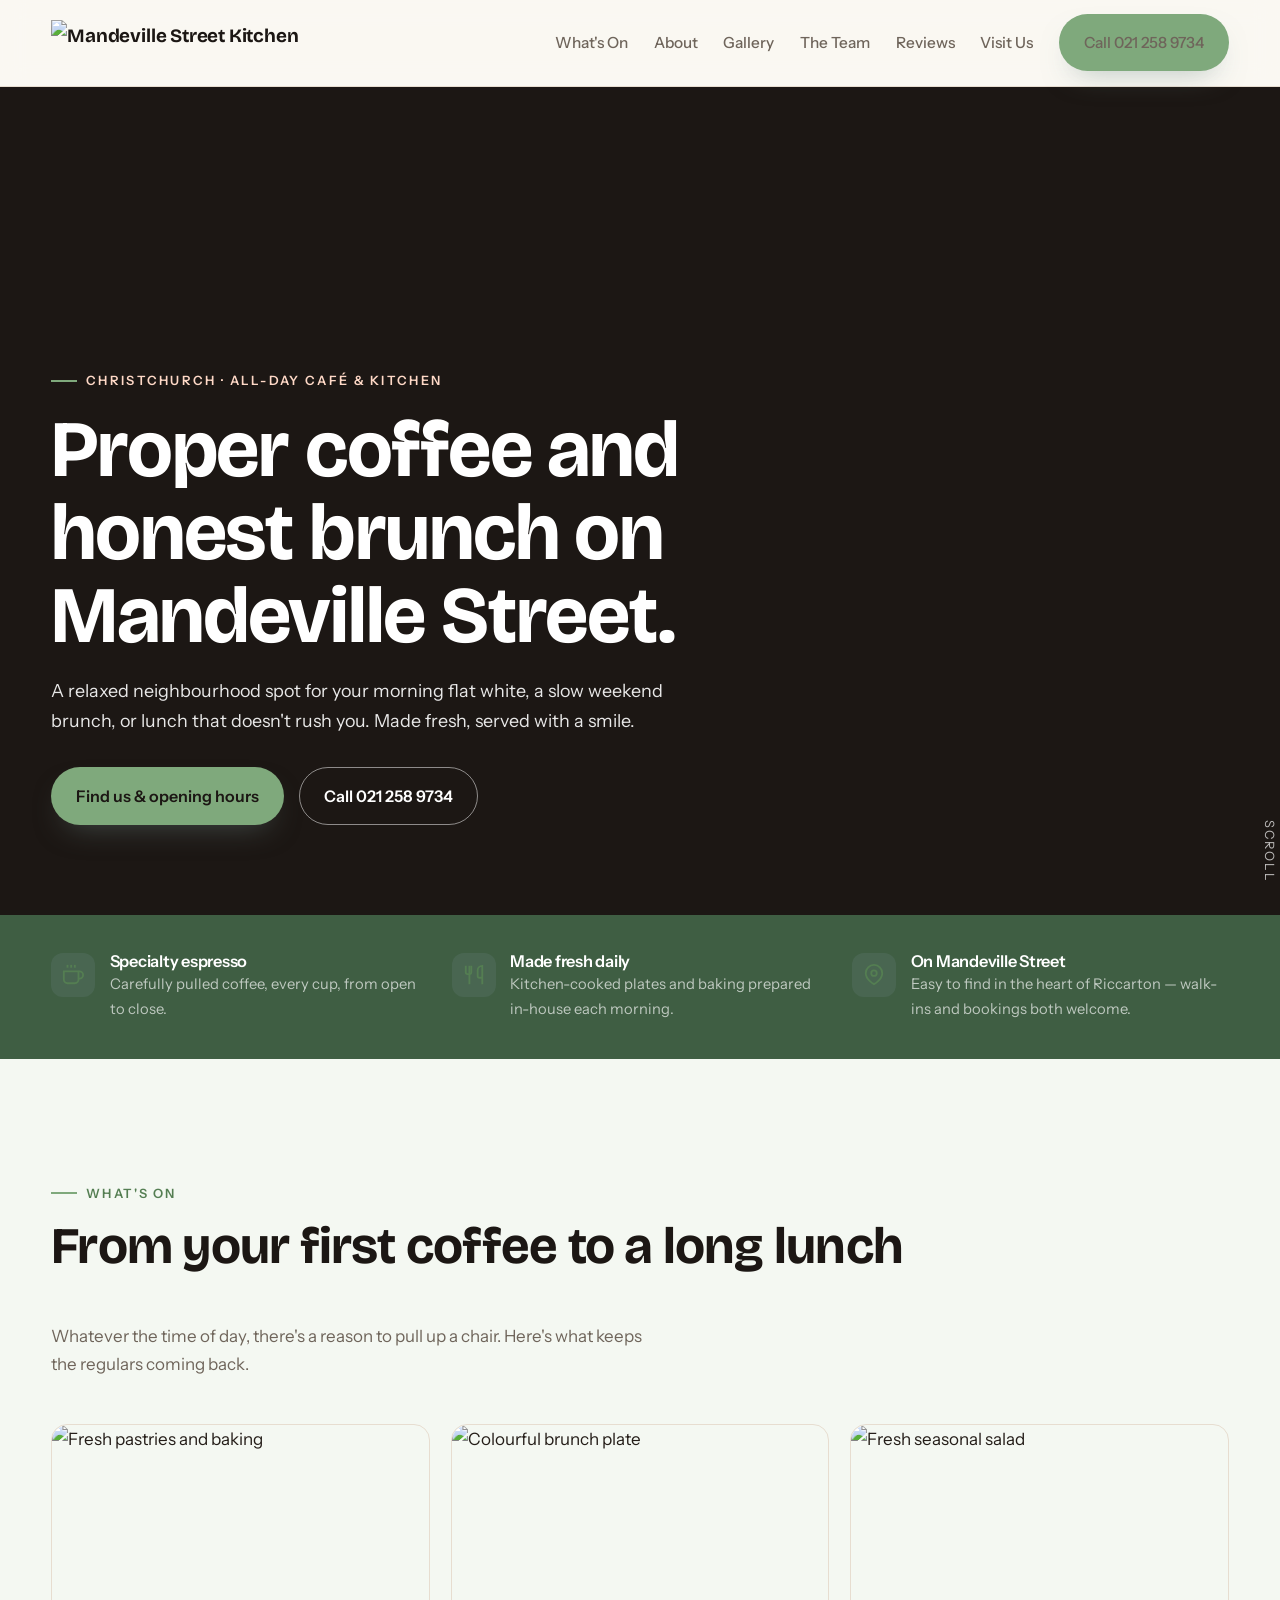
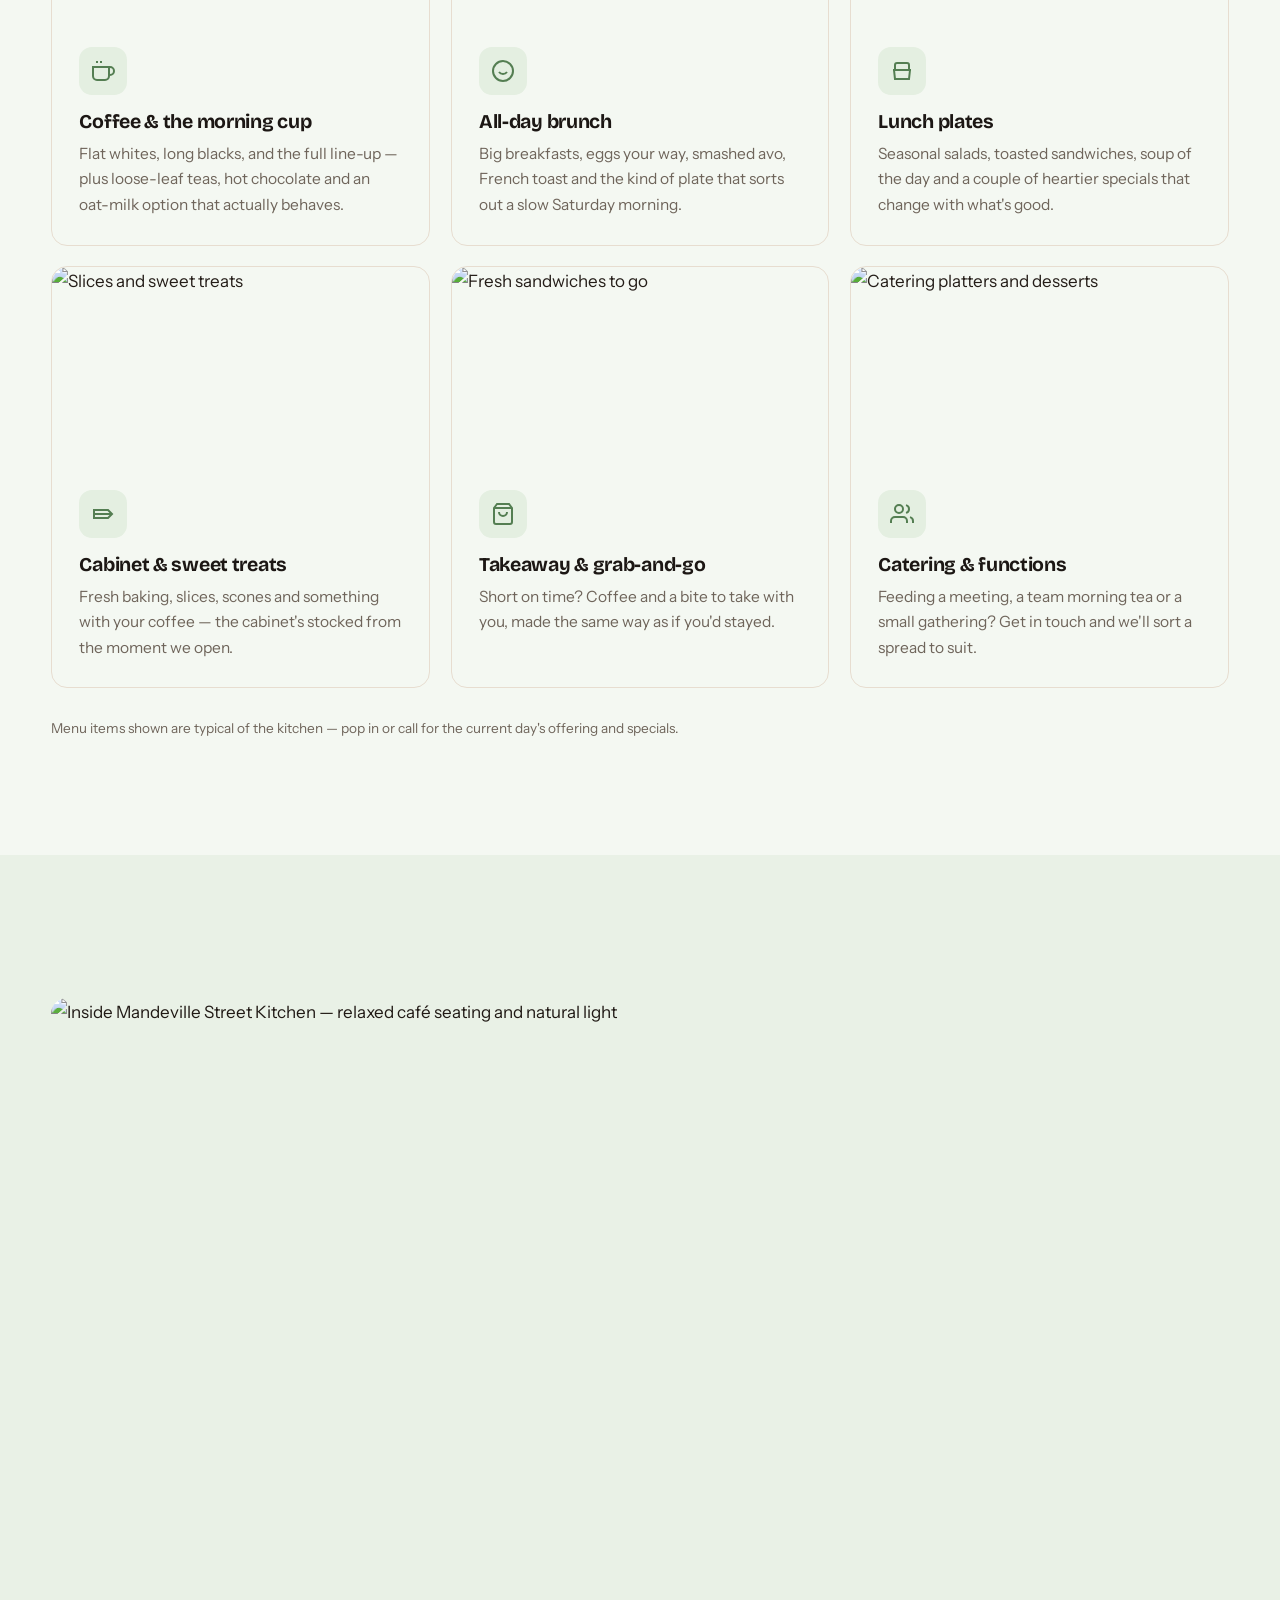
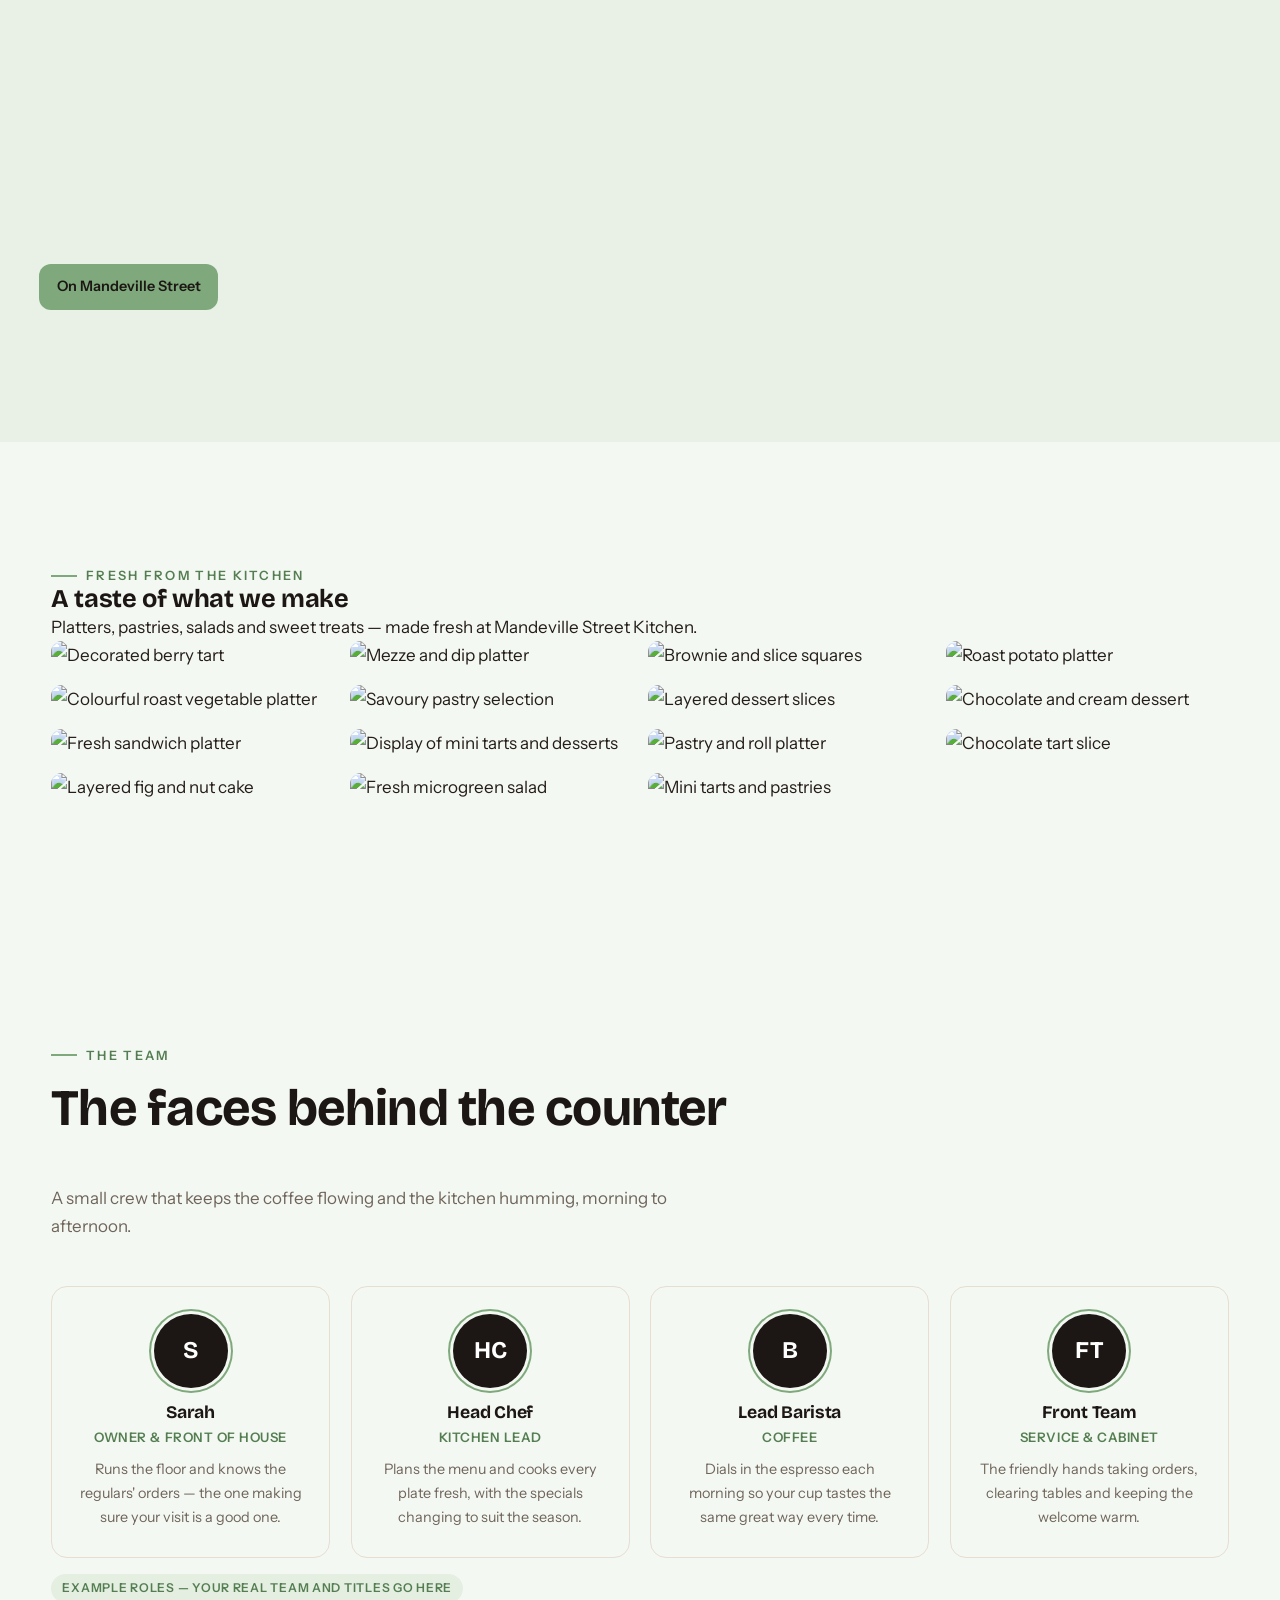
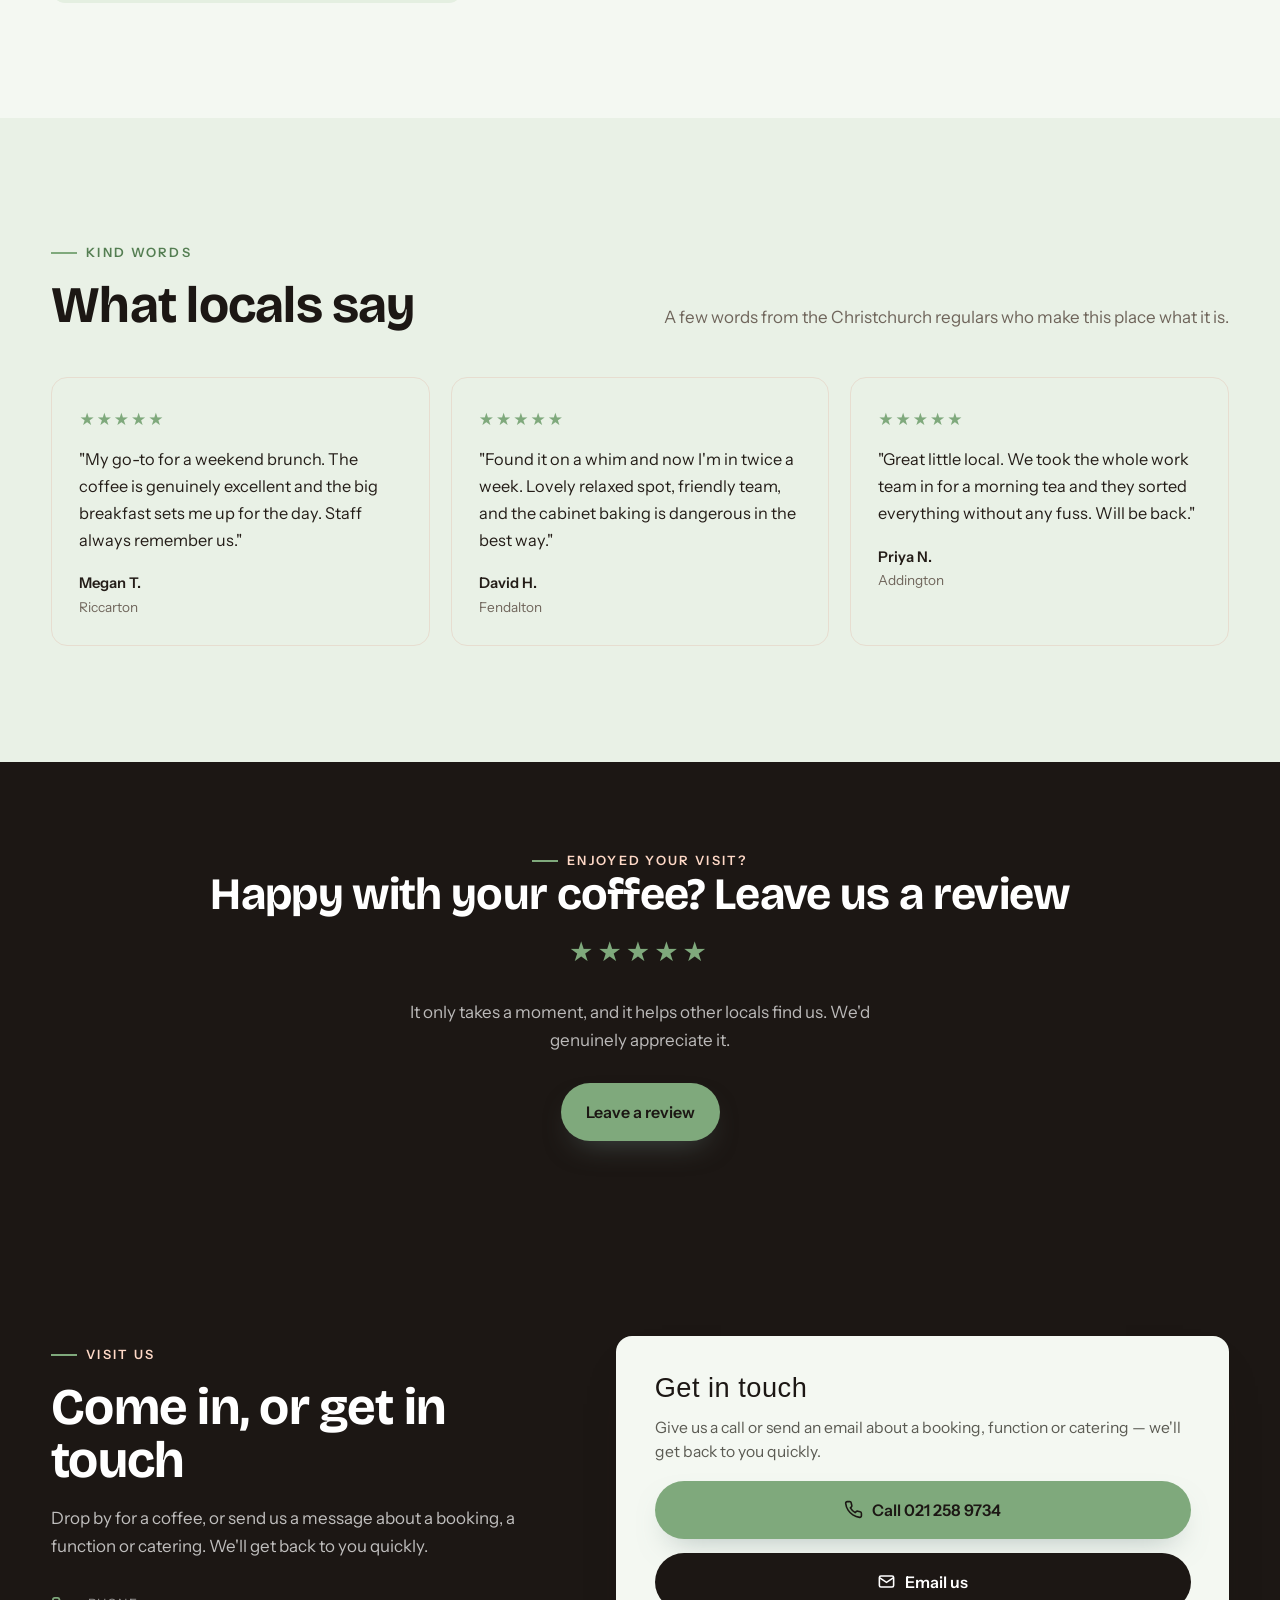
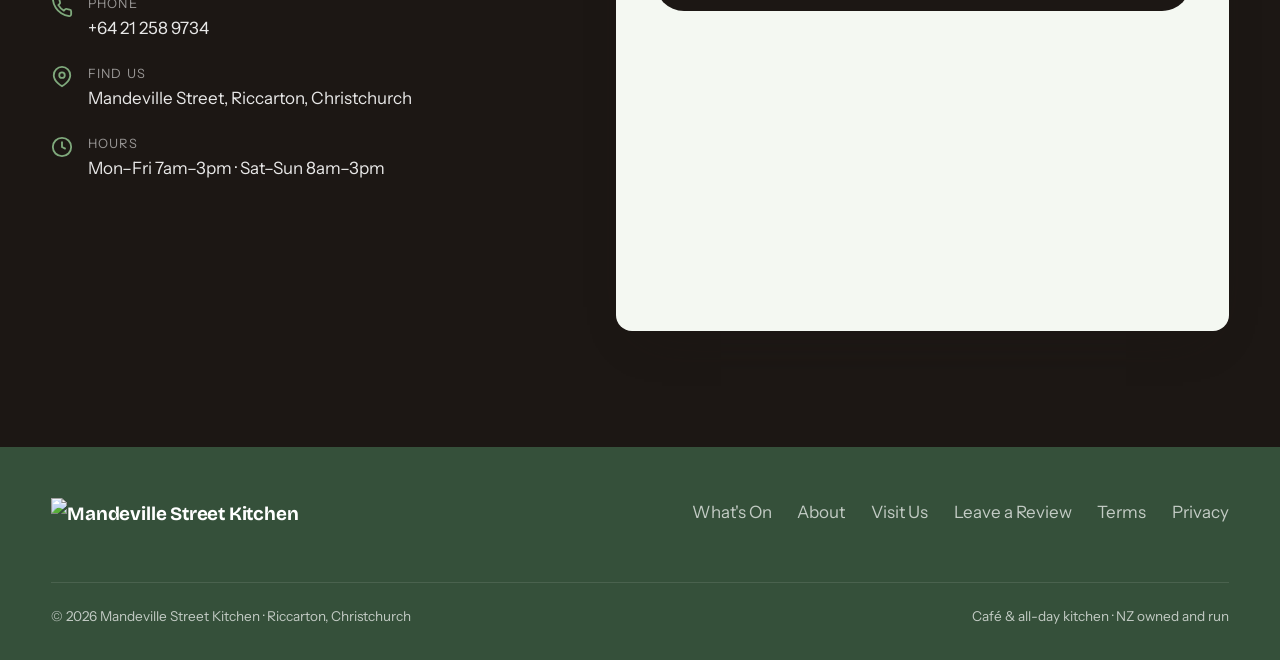
==== commit 172583ce: "Backup sync: full site source and images Co-Authored-By: Claude Fable 5 <noreply@anthropic.com>" ====
--- a/index.html
+++ b/index.html
@@ -9,7 +9,7 @@
 <meta property="og:title" content="Mandeville Street Kitchen | Café & Kitchen, Christchurch">
 <meta property="og:description" content="Proper coffee and honest brunch on Mandeville Street, Christchurch. Open daily — walk in or book a table.">
 <meta property="og:type" content="website">
-<meta property="og:image" content="https://images.unsplash.com/photo-1517248135467-4c7edcad34c4?auto=format&fit=crop&w=1200&q=70">
+<meta property="og:image" content="img/p9.jpg">
 <link rel="preconnect" href="https://fonts.googleapis.com">
 <link rel="preconnect" href="https://fonts.gstatic.com" crossorigin>
 <link href="https://fonts.googleapis.com/css2?family=Bricolage+Grotesque:opsz,wght@12..96,600;12..96,700;12..96,800&family=Instrument+Sans:wght@400;500;600&display=swap" rel="stylesheet">
@@ -17,13 +17,27 @@
 </head>
 <body>
 
+<!-- LOADING SCREEN -->
+<div id="loader">
+  <img src="img/logo-white.png" alt="Mandeville Street Kitchen">
+  <span class="loader-bar"></span>
+</div>
+<script>
+  window.addEventListener('load', function () {
+    var l = document.getElementById('loader');
+    if (l) setTimeout(function () { l.classList.add('hide'); }, 650);
+  });
+  setTimeout(function () { var l = document.getElementById('loader'); if (l) l.classList.add('hide'); }, 3500);
+</script>
+
 <!-- NAV -->
 <header class="nav">
   <div class="wrap nav__inner">
-    <a href="#top" class="brand"><span class="brand__mark">M</span> Mandeville Street Kitchen</a>
+    <a href="#top" class="brand"><img class="brand-logo" src="img/logo-green.png" alt="Mandeville Street Kitchen"></a>
     <nav class="nav__links" id="navLinks">
       <a href="#menu">What's On</a>
       <a href="#about">About</a>
+      <a href="#gallery">Gallery</a>
       <a href="#crew">The Team</a>
       <a href="#reviews">Reviews</a>
       <a href="#visit">Visit Us</a>
@@ -36,10 +50,10 @@
 <!-- HERO -->
 <section class="hero" id="top">
   <div class="hero__slides" id="heroSlides">
-    <div class="hero__slide is-active" data-bg="https://images.unsplash.com/photo-1517248135467-4c7edcad34c4?auto=format&fit=crop&w=1800&q=70"></div>
-    <div class="hero__slide" data-bg="https://images.unsplash.com/photo-1559339352-11d035aa65de?auto=format&fit=crop&w=1800&q=70"></div>
-    <div class="hero__slide" data-bg="https://images.unsplash.com/photo-1504754524776-8f4f37790ca0?auto=format&fit=crop&w=1800&q=70"></div>
-    <div class="hero__slide" data-bg="https://images.unsplash.com/photo-1481833761820-0509d3217039?auto=format&fit=crop&w=1800&q=70"></div>
+    <div class="hero__slide is-active" data-bg="img/p9.jpg"></div>
+    <div class="hero__slide" data-bg="img/p3.jpg"></div>
+    <div class="hero__slide" data-bg="img/p13.jpg"></div>
+    <div class="hero__slide" data-bg="img/p1.jpg"></div>
   </div>
   <div class="hero__scrim"></div>
   <div class="wrap hero__inner">
@@ -84,31 +98,37 @@
     </div>
     <div class="svc-grid">
       <div class="svc-card">
+        <img class="svc-card__img" loading="lazy" src="img/p2.jpg" alt="Fresh pastries and baking">
         <span class="svc-card__ico"><svg viewBox="0 0 24 24" fill="none" stroke="currentColor" stroke-width="2"><path d="M18 8h1a4 4 0 0 1 0 8h-1"/><path d="M2 8h16v9a4 4 0 0 1-4 4H6a4 4 0 0 1-4-4Z"/><line x1="6" y1="2" x2="6" y2="4"/><line x1="10" y1="2" x2="10" y2="4"/></svg></span>
         <h3>Coffee &amp; the morning cup</h3>
         <p>Flat whites, long blacks, and the full line-up — plus loose-leaf teas, hot chocolate and an oat-milk option that actually behaves.</p>
       </div>
       <div class="svc-card">
+        <img class="svc-card__img" loading="lazy" src="img/p3.jpg" alt="Colourful brunch plate">
         <span class="svc-card__ico"><svg viewBox="0 0 24 24" fill="none" stroke="currentColor" stroke-width="2"><circle cx="12" cy="12" r="10"/><path d="M8 13s1.5 2 4 2 4-2 4-2"/><line x1="9" y1="9" x2="9.01" y2="9"/><line x1="15" y1="9" x2="15.01" y2="9"/></svg></span>
         <h3>All-day brunch</h3>
         <p>Big breakfasts, eggs your way, smashed avo, French toast and the kind of plate that sorts out a slow Saturday morning.</p>
       </div>
       <div class="svc-card">
+        <img class="svc-card__img" loading="lazy" src="img/p4.jpg" alt="Fresh seasonal salad">
         <span class="svc-card__ico"><svg viewBox="0 0 24 24" fill="none" stroke="currentColor" stroke-width="2"><path d="M3 11h18"/><path d="M5 11V6a2 2 0 0 1 2-2h10a2 2 0 0 1 2 2v5"/><path d="M4 11l1 9h14l1-9"/></svg></span>
         <h3>Lunch plates</h3>
         <p>Seasonal salads, toasted sandwiches, soup of the day and a couple of heartier specials that change with what's good.</p>
       </div>
       <div class="svc-card">
+        <img class="svc-card__img" loading="lazy" src="img/p5.jpg" alt="Slices and sweet treats">
         <span class="svc-card__ico"><svg viewBox="0 0 24 24" fill="none" stroke="currentColor" stroke-width="2"><path d="M3 8h14l4 4-4 4H3z"/><path d="M3 12h18"/></svg></span>
         <h3>Cabinet &amp; sweet treats</h3>
         <p>Fresh baking, slices, scones and something with your coffee — the cabinet's stocked from the moment we open.</p>
       </div>
       <div class="svc-card">
+        <img class="svc-card__img" loading="lazy" src="img/p1.jpg" alt="Fresh sandwiches to go">
         <span class="svc-card__ico"><svg viewBox="0 0 24 24" fill="none" stroke="currentColor" stroke-width="2"><path d="M6 2 3 6v14a2 2 0 0 0 2 2h14a2 2 0 0 0 2-2V6l-3-4Z"/><path d="M3 6h18"/><path d="M16 10a4 4 0 0 1-8 0"/></svg></span>
         <h3>Takeaway &amp; grab-and-go</h3>
         <p>Short on time? Coffee and a bite to take with you, made the same way as if you'd stayed.</p>
       </div>
       <div class="svc-card">
+        <img class="svc-card__img" loading="lazy" src="img/p13.jpg" alt="Catering platters and desserts">
         <span class="svc-card__ico"><svg viewBox="0 0 24 24" fill="none" stroke="currentColor" stroke-width="2"><path d="M17 21v-2a4 4 0 0 0-4-4H5a4 4 0 0 0-4 4v2"/><circle cx="9" cy="7" r="4"/><path d="M23 21v-2a4 4 0 0 0-3-3.87"/><path d="M16 3.13a4 4 0 0 1 0 7.75"/></svg></span>
         <h3>Catering &amp; functions</h3>
         <p>Feeding a meeting, a team morning tea or a small gathering? Get in touch and we'll sort a spread to suit.</p>
@@ -122,7 +142,7 @@
 <section class="section section--bone" id="about">
   <div class="wrap about">
     <div class="about__media">
-      <img src="https://images.unsplash.com/photo-1554118811-1e0d58224f24?auto=format&fit=crop&w=1200&q=70" alt="Inside Mandeville Street Kitchen — relaxed café seating and natural light" width="1200" height="900" loading="lazy">
+      <img src="img/p15.jpg" alt="Inside Mandeville Street Kitchen — relaxed café seating and natural light" width="1200" height="900" loading="lazy">
       <span class="about__tag">On Mandeville Street</span>
     </div>
     <div>
@@ -135,6 +155,34 @@
         <li><svg viewBox="0 0 24 24" fill="none" stroke="currentColor" stroke-width="2.5"><polyline points="20 6 9 17 4 12"/></svg> Food made fresh in-house, coffee done properly</li>
         <li><svg viewBox="0 0 24 24" fill="none" stroke="currentColor" stroke-width="2.5"><polyline points="20 6 9 17 4 12"/></svg> Friendly, unhurried service — dietary options always sorted</li>
       </ul>
+    </div>
+  </div>
+</section>
+
+<!-- GALLERY -->
+<section class="section" id="gallery">
+  <div class="wrap">
+    <div class="section-head center">
+      <span class="eyebrow">Fresh from the kitchen</span>
+      <h2>A taste of what we make</h2>
+      <p>Platters, pastries, salads and sweet treats — made fresh at Mandeville Street Kitchen.</p>
+    </div>
+    <div class="gallery">
+      <figure><img loading="lazy" src="img/p9.jpg" alt="Decorated berry tart"></figure>
+      <figure><img loading="lazy" src="img/p3.jpg" alt="Colourful roast vegetable platter"></figure>
+      <figure><img loading="lazy" src="img/p1.jpg" alt="Fresh sandwich platter"></figure>
+      <figure><img loading="lazy" src="img/p10.jpg" alt="Layered fig and nut cake"></figure>
+      <figure><img loading="lazy" src="img/p7.jpg" alt="Mezze and dip platter"></figure>
+      <figure><img loading="lazy" src="img/p0.jpg" alt="Savoury pastry selection"></figure>
+      <figure><img loading="lazy" src="img/p13.jpg" alt="Display of mini tarts and desserts"></figure>
+      <figure><img loading="lazy" src="img/p4.jpg" alt="Fresh microgreen salad"></figure>
+      <figure><img loading="lazy" src="img/p5.jpg" alt="Brownie and slice squares"></figure>
+      <figure><img loading="lazy" src="img/p11.jpg" alt="Layered dessert slices"></figure>
+      <figure><img loading="lazy" src="img/p2.jpg" alt="Pastry and roll platter"></figure>
+      <figure><img loading="lazy" src="img/p6.jpg" alt="Mini tarts and pastries"></figure>
+      <figure><img loading="lazy" src="img/p8.jpg" alt="Roast potato platter"></figure>
+      <figure><img loading="lazy" src="img/p12.jpg" alt="Chocolate and cream dessert"></figure>
+      <figure><img loading="lazy" src="img/p14.jpg" alt="Chocolate tart slice"></figure>
     </div>
   </div>
 </section>
@@ -243,39 +291,21 @@
       </div>
     </div>
 
-    <form class="form" action="https://formsubmit.co/hello@mandevillestreetkitchen.co.nz" method="POST">
-      <input type="hidden" name="_subject" value="New enquiry from Mandeville Street Kitchen website">
-      <input type="hidden" name="_template" value="table">
-      <input type="text" name="_honey" style="display:none">
-      <div class="field">
-        <label for="name">Your name</label>
-        <input id="name" type="text" name="name" placeholder="First and last name" required>
-      </div>
-      <div class="row">
-        <div class="field">
-          <label for="email">Email</label>
-          <input id="email" type="email" name="email" placeholder="you@email.com" required>
-        </div>
-        <div class="field">
-          <label for="phone">Phone</label>
-          <input id="phone" type="tel" name="phone" placeholder="021 …">
-        </div>
-      </div>
-      <div class="field">
-        <label for="topic">What's it about?</label>
-        <select id="topic" name="topic">
-          <option>Table booking</option>
-          <option>Function or group</option>
-          <option>Catering enquiry</option>
-          <option>General question</option>
-        </select>
-      </div>
-      <div class="field">
-        <label for="msg">Your message</label>
-        <textarea id="msg" name="message" placeholder="Tell us the date, number of people, or what you'd like to know…" required></textarea>
-      </div>
-      <button type="submit" class="btn btn--primary">Send enquiry</button>
-    </form>
+    <div class="form contact-panel">
+      <h3 class="panel-title">Get in touch</h3>
+      <p class="panel-sub">Give us a call or send an email about a booking, function or catering — we'll get back to you quickly.</p>
+      <a class="btn btn--primary" href="tel:+64212589734">
+        <svg viewBox="0 0 24 24" fill="none" stroke="currentColor" stroke-width="2"><path d="M22 16.92v3a2 2 0 0 1-2.18 2 19.79 19.79 0 0 1-8.63-3.07 19.5 19.5 0 0 1-6-6 19.79 19.79 0 0 1-3.07-8.67A2 2 0 0 1 4.11 2h3a2 2 0 0 1 2 1.72c.13.96.36 1.9.7 2.81a2 2 0 0 1-.45 2.11L8.09 9.91a16 16 0 0 0 6 6l1.27-1.27a2 2 0 0 1 2.11-.45c.91.34 1.85.57 2.81.7A2 2 0 0 1 22 16.92Z"/></svg>
+        Call 021 258 9734
+      </a>
+      <a class="btn btn--dark" href="mailto:hello@mandevillestreetkitchen.co.nz">
+        <svg viewBox="0 0 24 24" fill="none" stroke="currentColor" stroke-width="2"><rect x="3" y="5" width="18" height="14" rx="2"/><path d="m3 7 9 6 9-6"/></svg>
+        Email us
+      </a>
+      <div class="panel-map">
+        <iframe src="https://www.google.com/maps?q=Mandeville%20Street%20Kitchen%20Riccarton%20Christchurch&output=embed" loading="lazy" title="Map to Mandeville Street Kitchen" referrerpolicy="no-referrer-when-downgrade"></iframe>
+      </div>
+    </div>
   </div>
 </section>
 
@@ -283,7 +313,7 @@
 <footer class="footer">
   <div class="wrap">
     <div class="footer__top">
-      <a href="#top" class="brand"><span class="brand__mark">M</span> Mandeville Street Kitchen</a>
+      <a href="#top" class="brand"><img class="brand-logo foot-logo" src="img/logo-white.png" alt="Mandeville Street Kitchen"></a>
       <nav class="footer__links">
         <a href="#menu">What's On</a>
         <a href="#about">About</a>
--- a/styles.css
+++ b/styles.css
@@ -5,14 +5,14 @@
 :root {
   --ink: #1c1714;          /* warm near-black anchor */
   --ink-soft: #2a221d;
-  --bone: #f6f1ea;         /* bone band */
-  --paper: #fbf8f3;        /* light band */
+  --bone: #E9F1E6;         /* light green band */
+  --paper: #F4F8F2;        /* lightest green */
   --line: #e7ddd0;
   --muted: #6f655b;
   --text: #241d18;
-  --accent: #d9542b;       /* terracotta */
-  --accent-deep: #b6411f;
-  --accent-soft: #f4e3d8;
+  --accent: #7FA97C;       /* light green */
+  --accent-deep: #547E52;
+  --accent-soft: #E4EFE1;
   --radius: 16px;
   --radius-sm: 11px;
   --shadow: 0 22px 50px -28px rgba(28,23,20,.45);
@@ -64,7 +64,7 @@
   border: 1.5px solid transparent; transition: transform .25s var(--ease), box-shadow .25s var(--ease), background .25s;
   will-change: transform;
 }
-.btn--primary { background: var(--accent); color: #fff; box-shadow: 0 14px 30px -14px rgba(217,84,43,.7); }
+.btn--primary { background: var(--accent); color: var(--ink); box-shadow: 0 14px 30px -14px rgba(110,133,131,.5); }
 .btn--primary:hover { background: var(--accent-deep); transform: translateY(-2px); }
 .btn--ghost { background: transparent; border-color: rgba(255,255,255,.5); color: #fff; }
 .btn--ghost:hover { background: rgba(255,255,255,.12); transform: translateY(-2px); }
@@ -79,7 +79,7 @@
 }
 .nav__inner { display: flex; align-items: center; justify-content: space-between; padding: .9rem 0; }
 .brand { display: flex; align-items: center; gap: .6rem; font-family: "Bricolage Grotesque"; font-weight: 700; font-size: 1.18rem; color: var(--ink); letter-spacing: -.01em; }
-.brand__mark { width: 34px; height: 34px; border-radius: 10px; background: var(--accent); color: #fff; display: grid; place-items: center; font-size: 1rem; font-weight: 700; }
+.brand__mark { width: 34px; height: 34px; border-radius: 10px; background: var(--accent); color: var(--ink); display: grid; place-items: center; font-size: 1rem; font-weight: 700; }
 .nav__links { display: flex; gap: 1.6rem; align-items: center; }
 .nav__links a { font-size: .96rem; color: var(--muted); font-weight: 500; transition: color .2s; }
 .nav__links a:hover { color: var(--ink); }
@@ -104,10 +104,10 @@
 .hero__scroll { position: absolute; right: 0; bottom: 2rem; z-index: 2; font-size: .8rem; letter-spacing: .15em; text-transform: uppercase; color: rgba(255,255,255,.7); writing-mode: vertical-rl; }
 
 /* Trust strip */
-.trust { background: var(--ink); color: #fff; padding: 2.4rem 0; }
+.trust { background: #3F5E43; color: #fff; padding: 2.4rem 0; }
 .trust__grid { display: grid; grid-template-columns: repeat(3, 1fr); gap: 1.5rem; }
 .trust__item { display: flex; gap: .9rem; align-items: flex-start; }
-.trust__ico { flex: none; width: 44px; height: 44px; border-radius: 12px; background: rgba(217,84,43,.18); color: #ffb89e; display: grid; place-items: center; }
+.trust__ico { flex: none; width: 44px; height: 44px; border-radius: 12px; background: rgba(110,133,131,.22); color: var(--accent-deep); display: grid; place-items: center; }
 .trust__ico svg { width: 22px; height: 22px; }
 .trust__item h3 { color: #fff; font-size: 1.02rem; font-family: "Instrument Sans"; font-weight: 600; }
 .trust__item p { color: rgba(255,255,255,.66); font-size: .92rem; margin-top: .15rem; }
@@ -130,7 +130,7 @@
 .about { display: grid; grid-template-columns: 1.05fr 1fr; gap: clamp(2rem, 5vw, 4.5rem); align-items: center; }
 .about__media { position: relative; }
 .about__media img { width: 100%; aspect-ratio: 4/3; object-fit: cover; border-radius: var(--radius); filter: saturate(.92) contrast(1.04); }
-.about__tag { position: absolute; left: -12px; bottom: -12px; background: var(--accent); color: #fff; padding: .7rem 1.1rem; border-radius: 12px; font-weight: 600; font-size: .9rem; box-shadow: var(--shadow); }
+.about__tag { position: absolute; left: -12px; bottom: -12px; background: var(--accent); color: var(--ink); padding: .7rem 1.1rem; border-radius: 12px; font-weight: 600; font-size: .9rem; box-shadow: var(--shadow); }
 .about p { color: var(--muted); margin-top: 1.1rem; }
 .checklist { list-style: none; margin-top: 1.6rem; display: grid; gap: .8rem; }
 .checklist li { display: flex; gap: .7rem; align-items: flex-start; font-weight: 500; color: var(--text); }
@@ -181,7 +181,7 @@
 .form .btn { width: 100%; justify-content: center; margin-top: .4rem; }
 
 /* Footer */
-.footer { background: var(--ink-soft); color: rgba(255,255,255,.7); padding: 3.2rem 0 2rem; }
+.footer { background: #35503A; color: rgba(255,255,255,.7); padding: 3.2rem 0 2rem; }
 .footer__top { display: flex; justify-content: space-between; gap: 2rem; flex-wrap: wrap; border-bottom: 1px solid rgba(255,255,255,.1); padding-bottom: 2rem; }
 .footer .brand { color: #fff; }
 .footer__links { display: flex; gap: 1.6rem; flex-wrap: wrap; }
@@ -220,3 +220,36 @@
   .hero__slide { transition: none; }
   * { scroll-behavior: auto; }
 }
+
+/* Gallery */
+.gallery { column-count: 4; column-gap: 16px; }
+.gallery figure { break-inside: avoid; margin: 0 0 16px; overflow: hidden; border-radius: var(--radius-sm); box-shadow: var(--shadow); }
+.gallery img { width: 100%; height: auto; display: block; transition: transform .5s var(--ease), filter .4s; }
+.gallery figure:hover img { transform: scale(1.05); filter: saturate(1.05); }
+@media (max-width: 900px) { .gallery { column-count: 3; } }
+@media (max-width: 600px) { .gallery { column-count: 2; column-gap: 12px; } }
+
+/* Loading screen */
+#loader { position: fixed; inset: 0; z-index: 3000; background: #3F5E43; display: flex; flex-direction: column; align-items: center; justify-content: center; gap: 26px; transition: opacity .7s ease, visibility .7s ease; }
+#loader.hide { opacity: 0; visibility: hidden; }
+#loader img { width: min(62vw, 320px); height: auto; opacity: 0; transform: translateY(10px); animation: loaderUp .8s ease .1s forwards; }
+#loader .loader-bar { width: 0; height: 3px; background: rgba(255,255,255,.65); border-radius: 2px; animation: loaderBar 1.1s ease .3s forwards; }
+@keyframes loaderUp { to { opacity: 1; transform: none; } }
+@keyframes loaderBar { to { width: 150px; } }
+
+/* Brand logo images */
+.brand-logo { height: 46px; width: auto; display: block; }
+.foot-logo { height: 52px; }
+
+/* Service card images */
+.svc-card { overflow: hidden; }
+.svc-card__img { width: calc(100% + 3.4rem); margin: -1.7rem -1.7rem 1.3rem; display: block; aspect-ratio: 16 / 10; object-fit: cover; border-radius: var(--radius) var(--radius) 0 0; }
+
+/* contact panel: buttons + map (form removed) */
+.contact-panel{display:flex;flex-direction:column;gap:14px}
+.contact-panel .panel-title{font-family:'Anton',sans-serif;font-weight:400;font-size:1.7rem;color:var(--ink);margin:0;letter-spacing:.5px}
+.contact-panel .panel-sub{color:#5b5b53;margin:0 0 4px;font-size:.98rem;line-height:1.5}
+.contact-panel .btn{width:100%;justify-content:center;gap:9px;margin-top:0}
+.contact-panel .btn svg{width:19px;height:19px;flex:none}
+.contact-panel .panel-map{margin-top:8px;border-radius:16px;overflow:hidden;height:260px}
+.contact-panel .panel-map iframe{width:100%;height:100%;border:0;display:block}
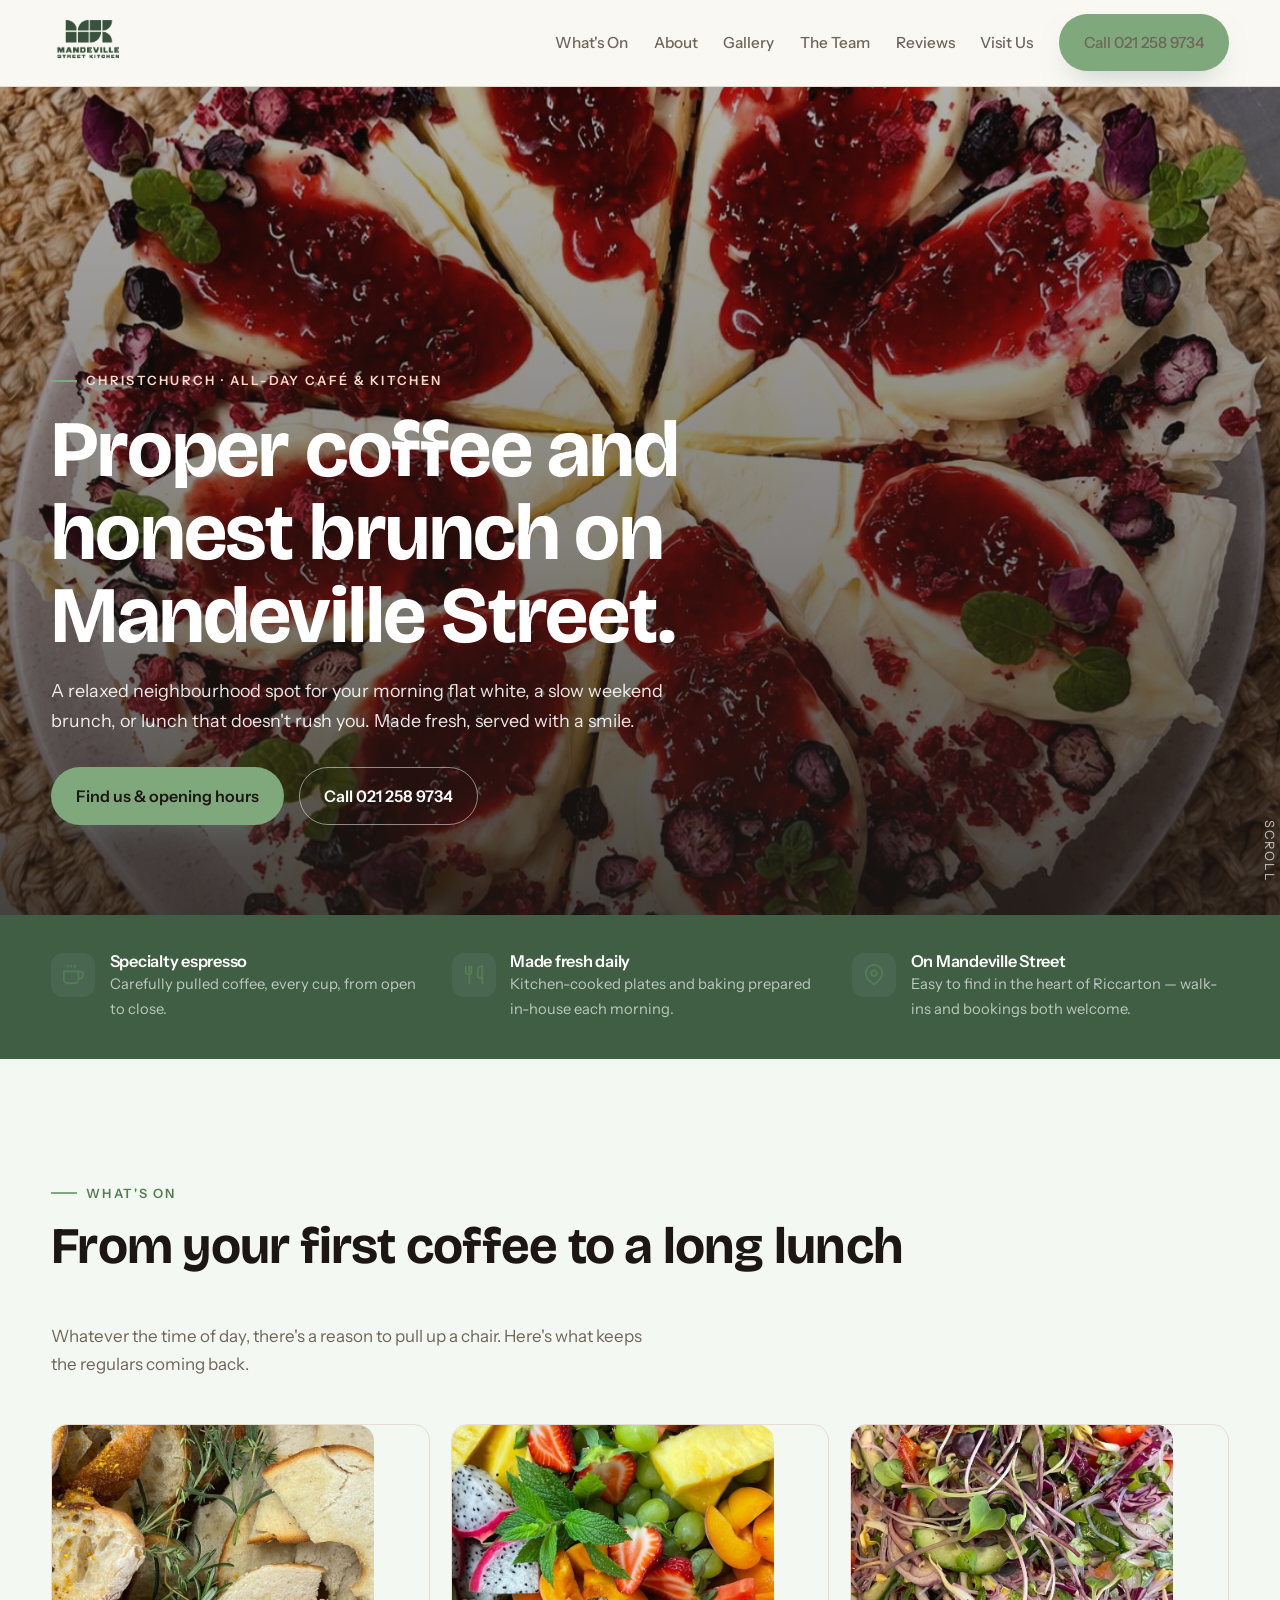
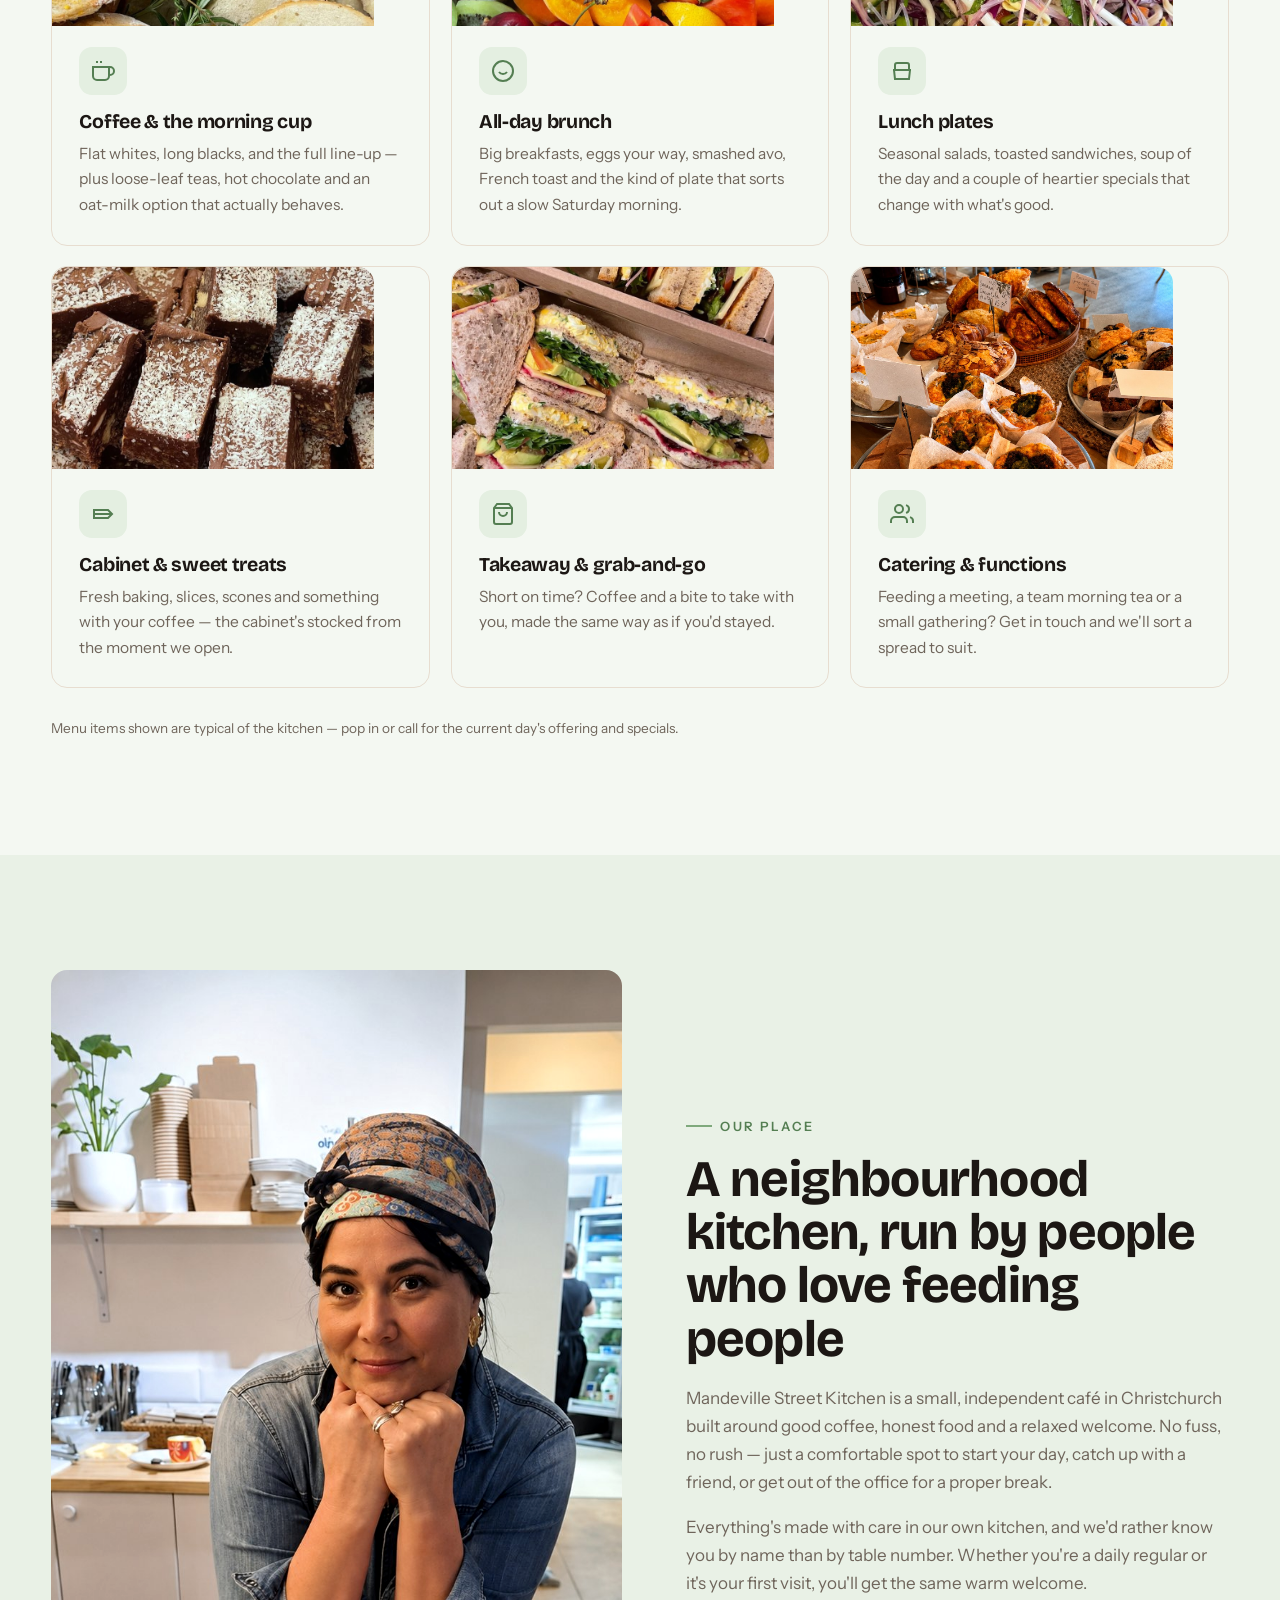
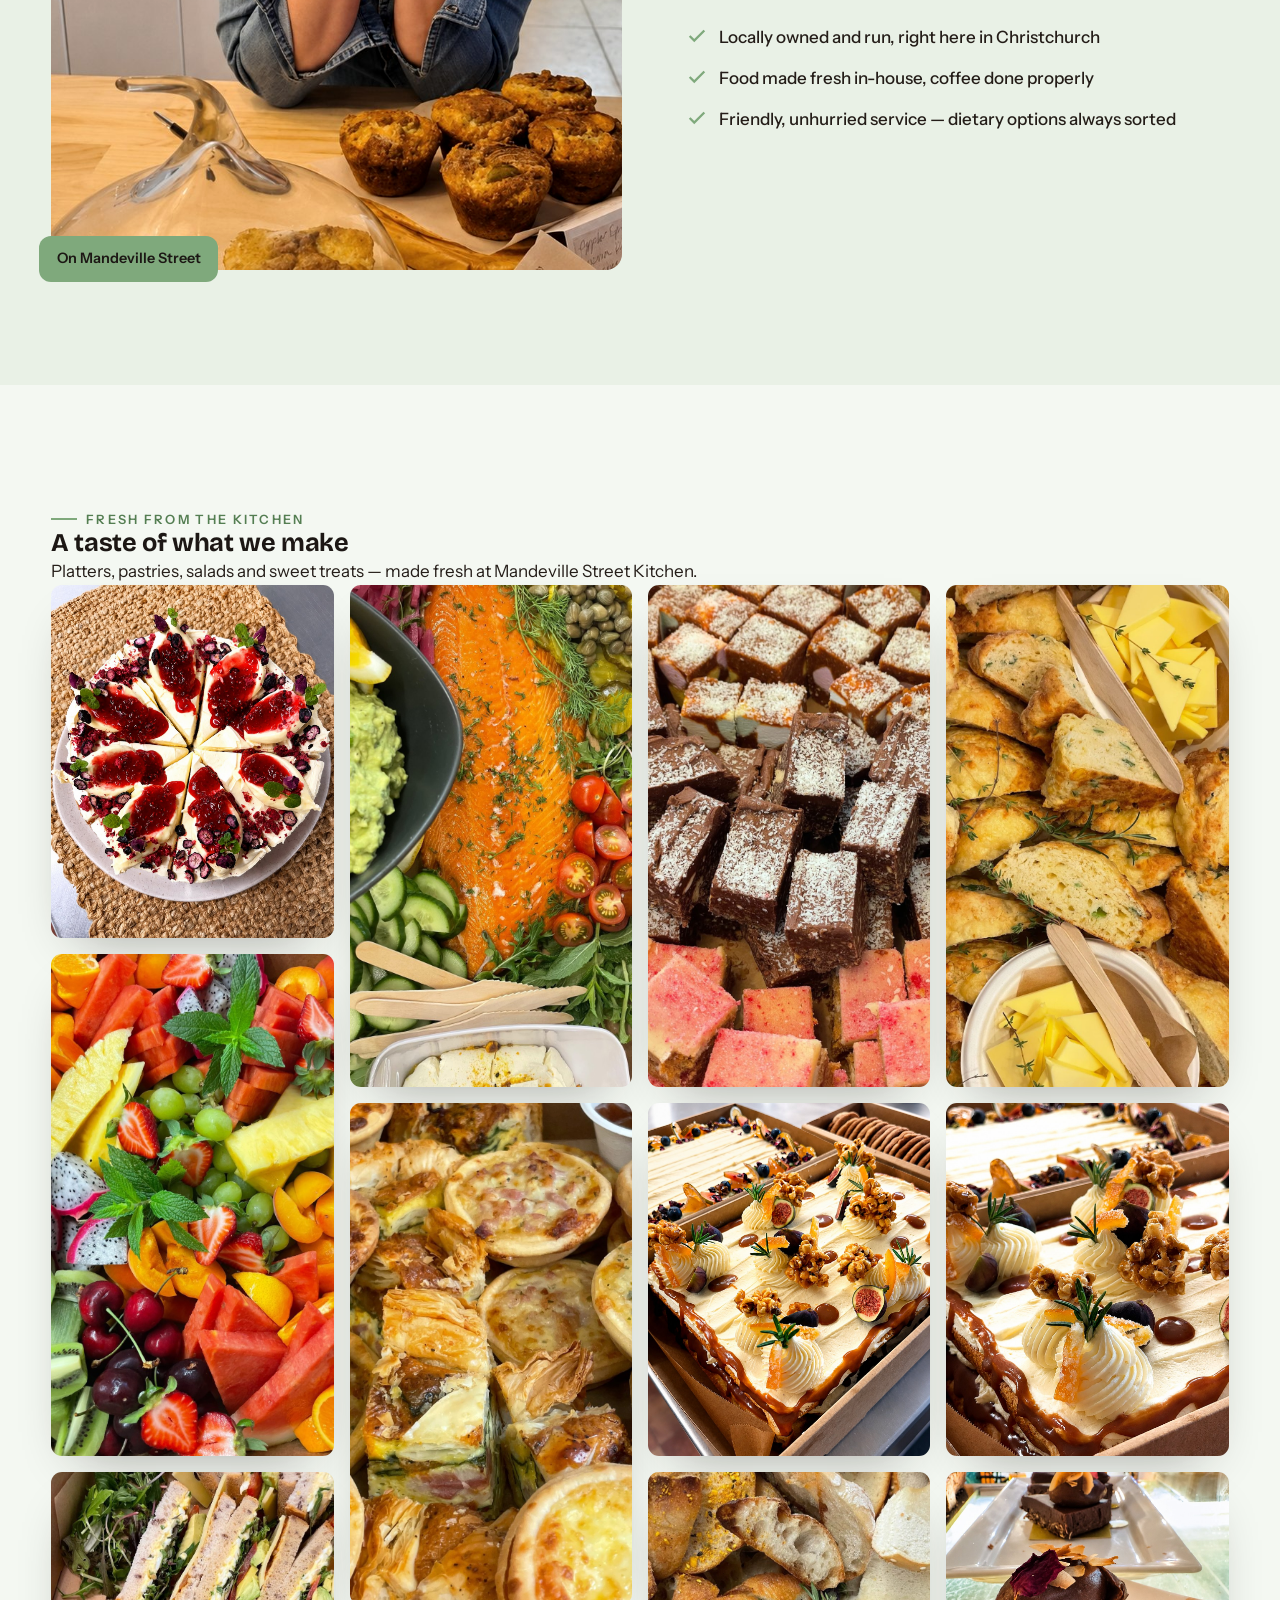
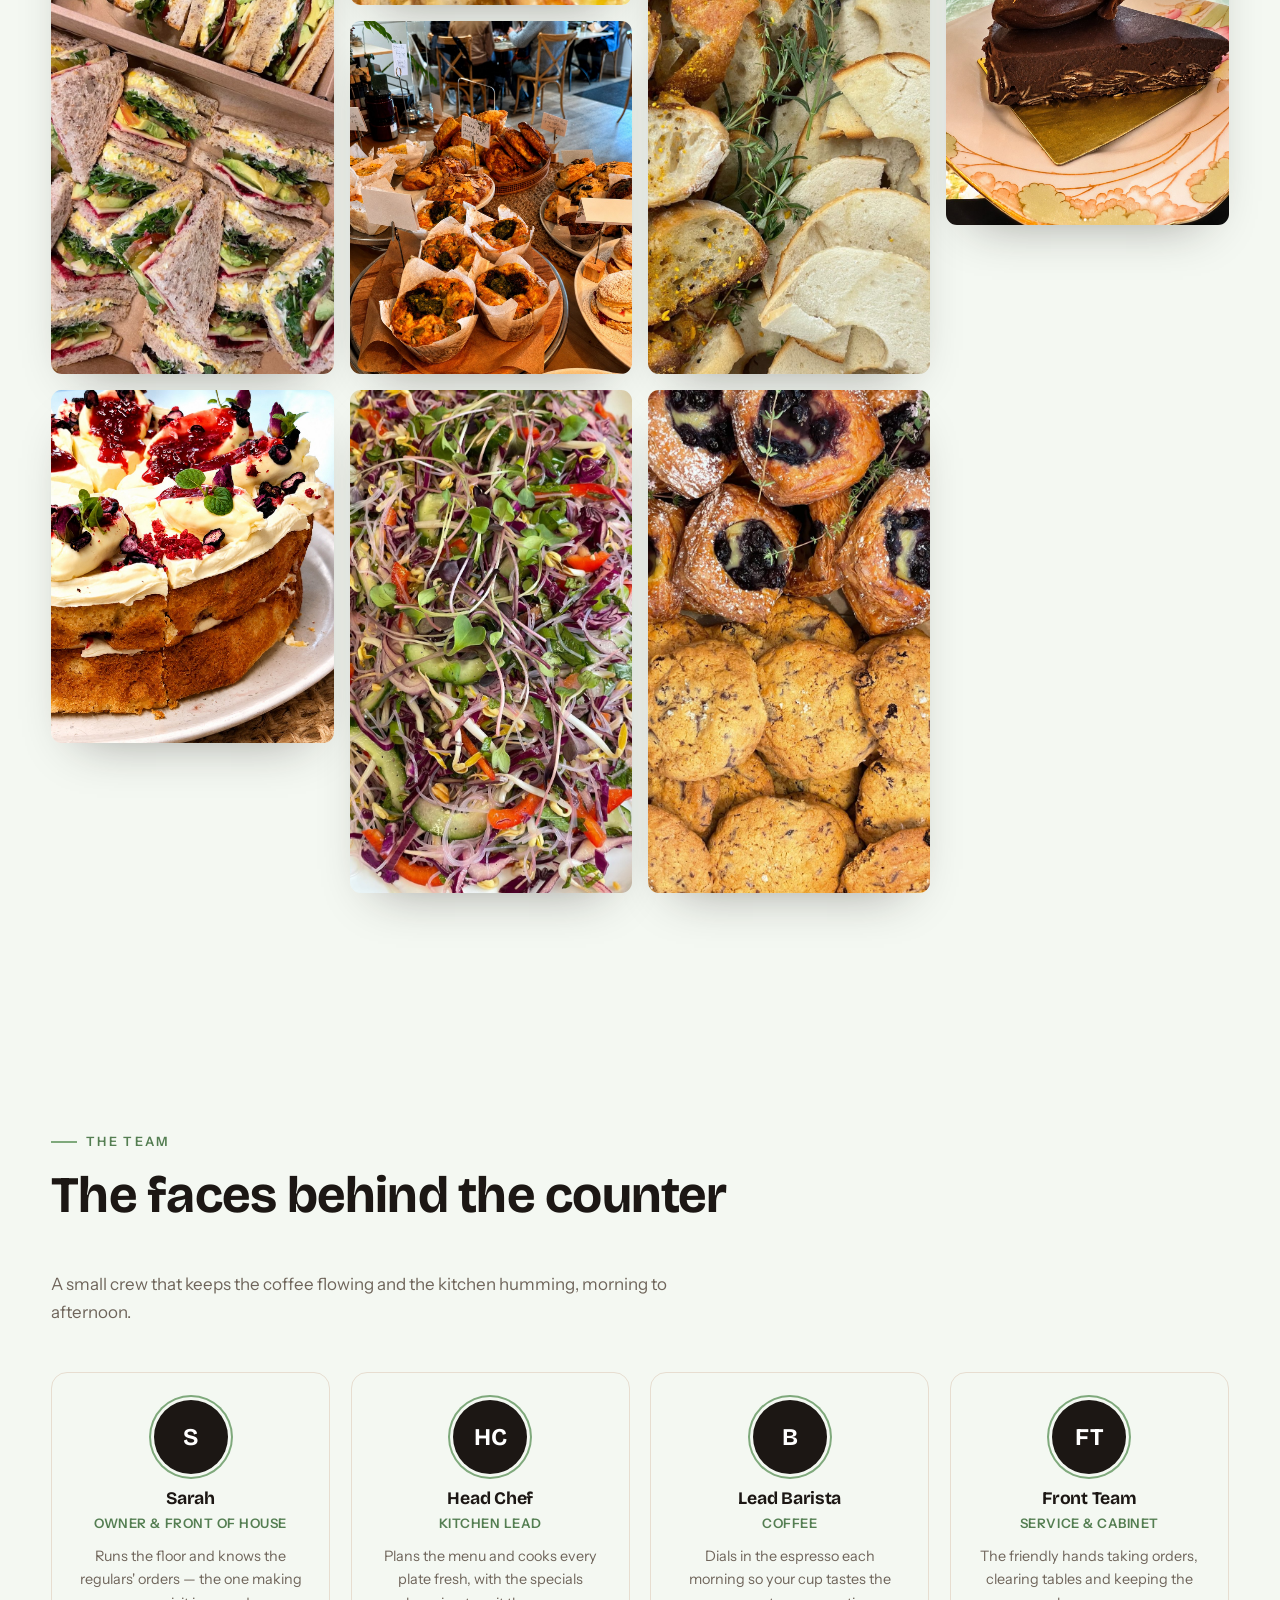
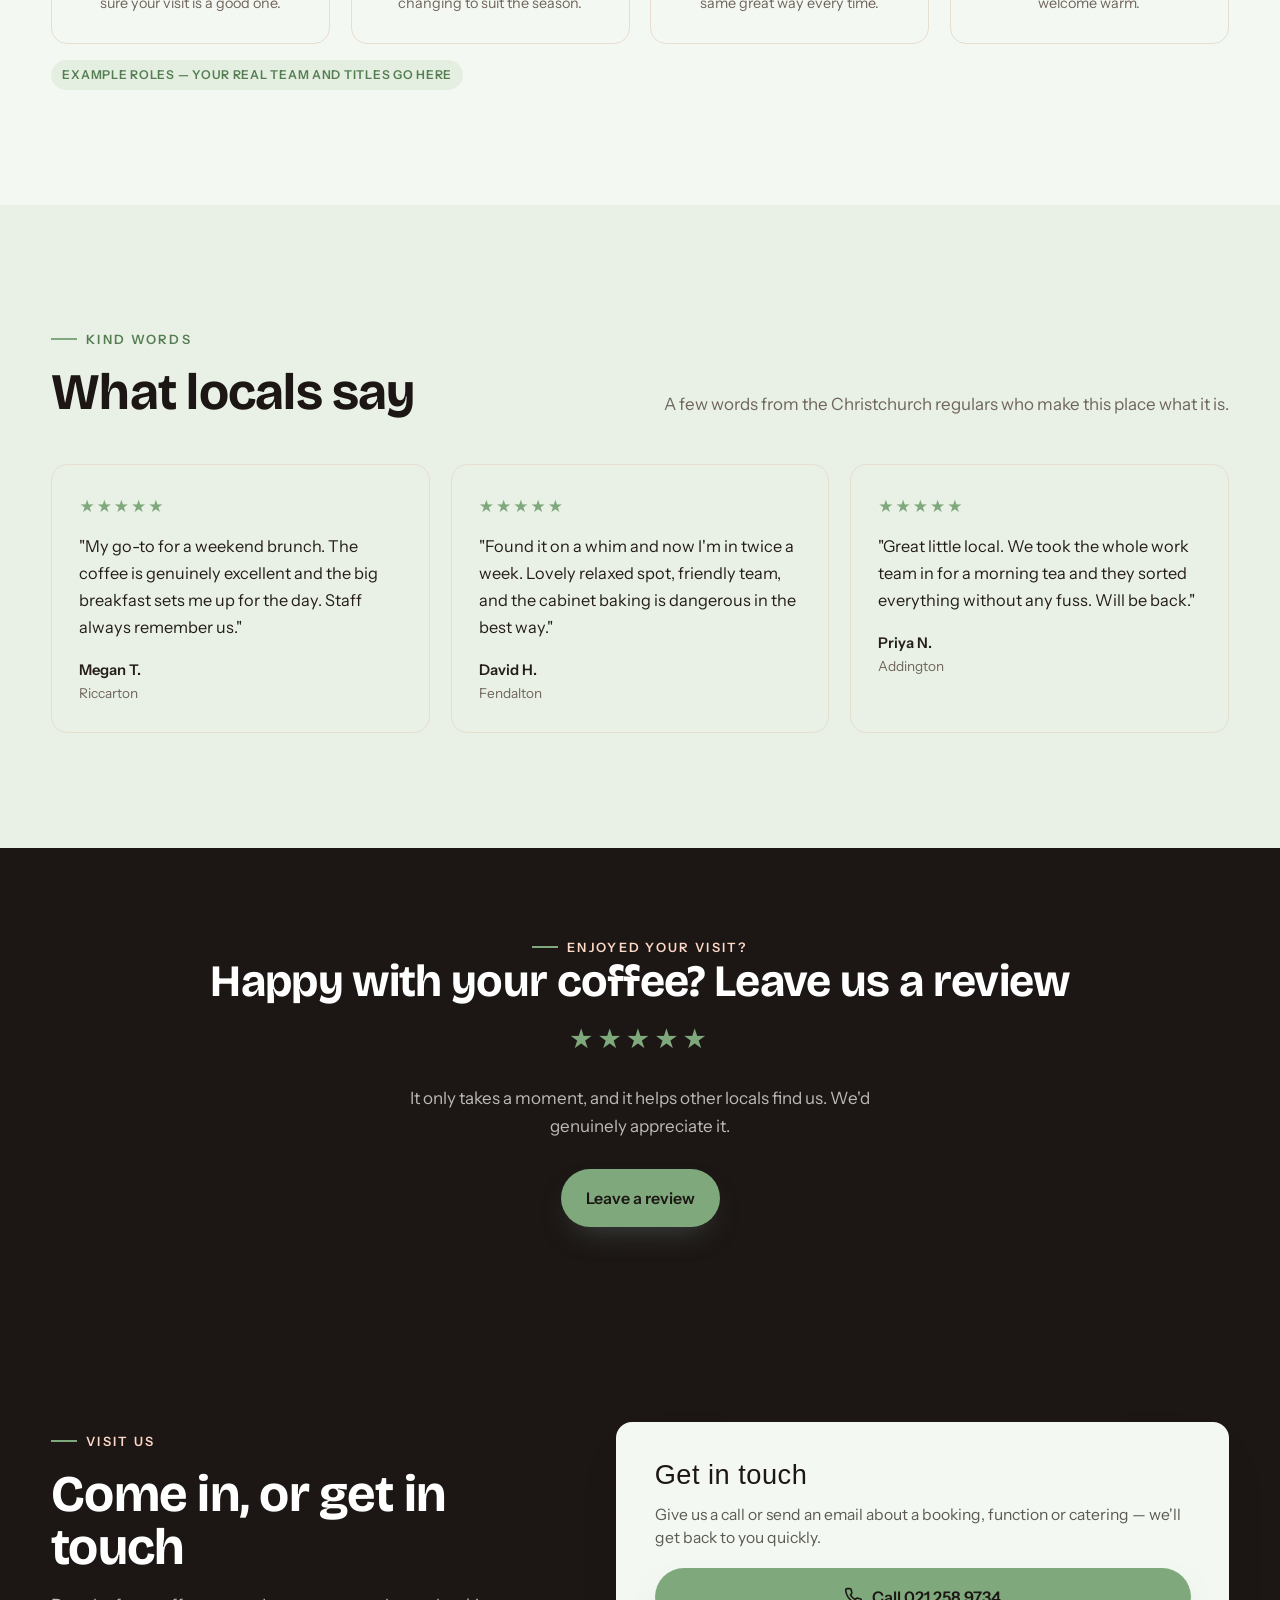
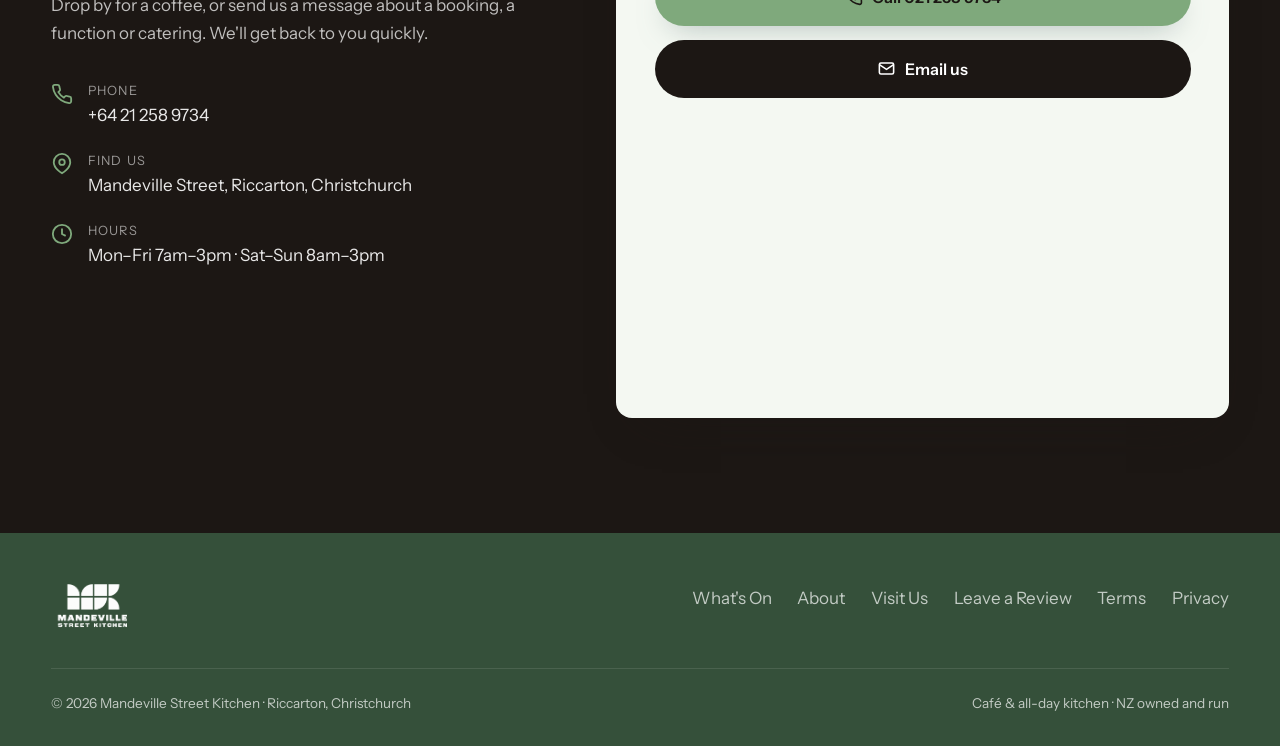
==== commit e8c25d7b: "Add green M favicon with browser and touch icon fallbacks" ====
--- a/index.html
+++ b/index.html
@@ -5,7 +5,10 @@
 <meta name="viewport" content="width=device-width, initial-scale=1.0">
 <title>Mandeville Street Kitchen | Café & All-Day Kitchen, Christchurch</title>
 <meta name="description" content="A relaxed neighbourhood café and all-day kitchen on Mandeville Street, Christchurch. Proper coffee, brunch made fresh, and a warm welcome — walk in or book a table.">
-<link rel="icon" type="image/svg+xml" href="favicon.svg">
+<link rel="icon" href="/favicon.ico?v=2" sizes="any">
+<link rel="icon" type="image/svg+xml" href="/favicon.svg?v=2">
+<link rel="icon" type="image/png" sizes="32x32" href="/favicon.png?v=2">
+<link rel="apple-touch-icon" sizes="180x180" href="/apple-touch-icon.png?v=2">
 <meta property="og:title" content="Mandeville Street Kitchen | Café & Kitchen, Christchurch">
 <meta property="og:description" content="Proper coffee and honest brunch on Mandeville Street, Christchurch. Open daily — walk in or book a table.">
 <meta property="og:type" content="website">
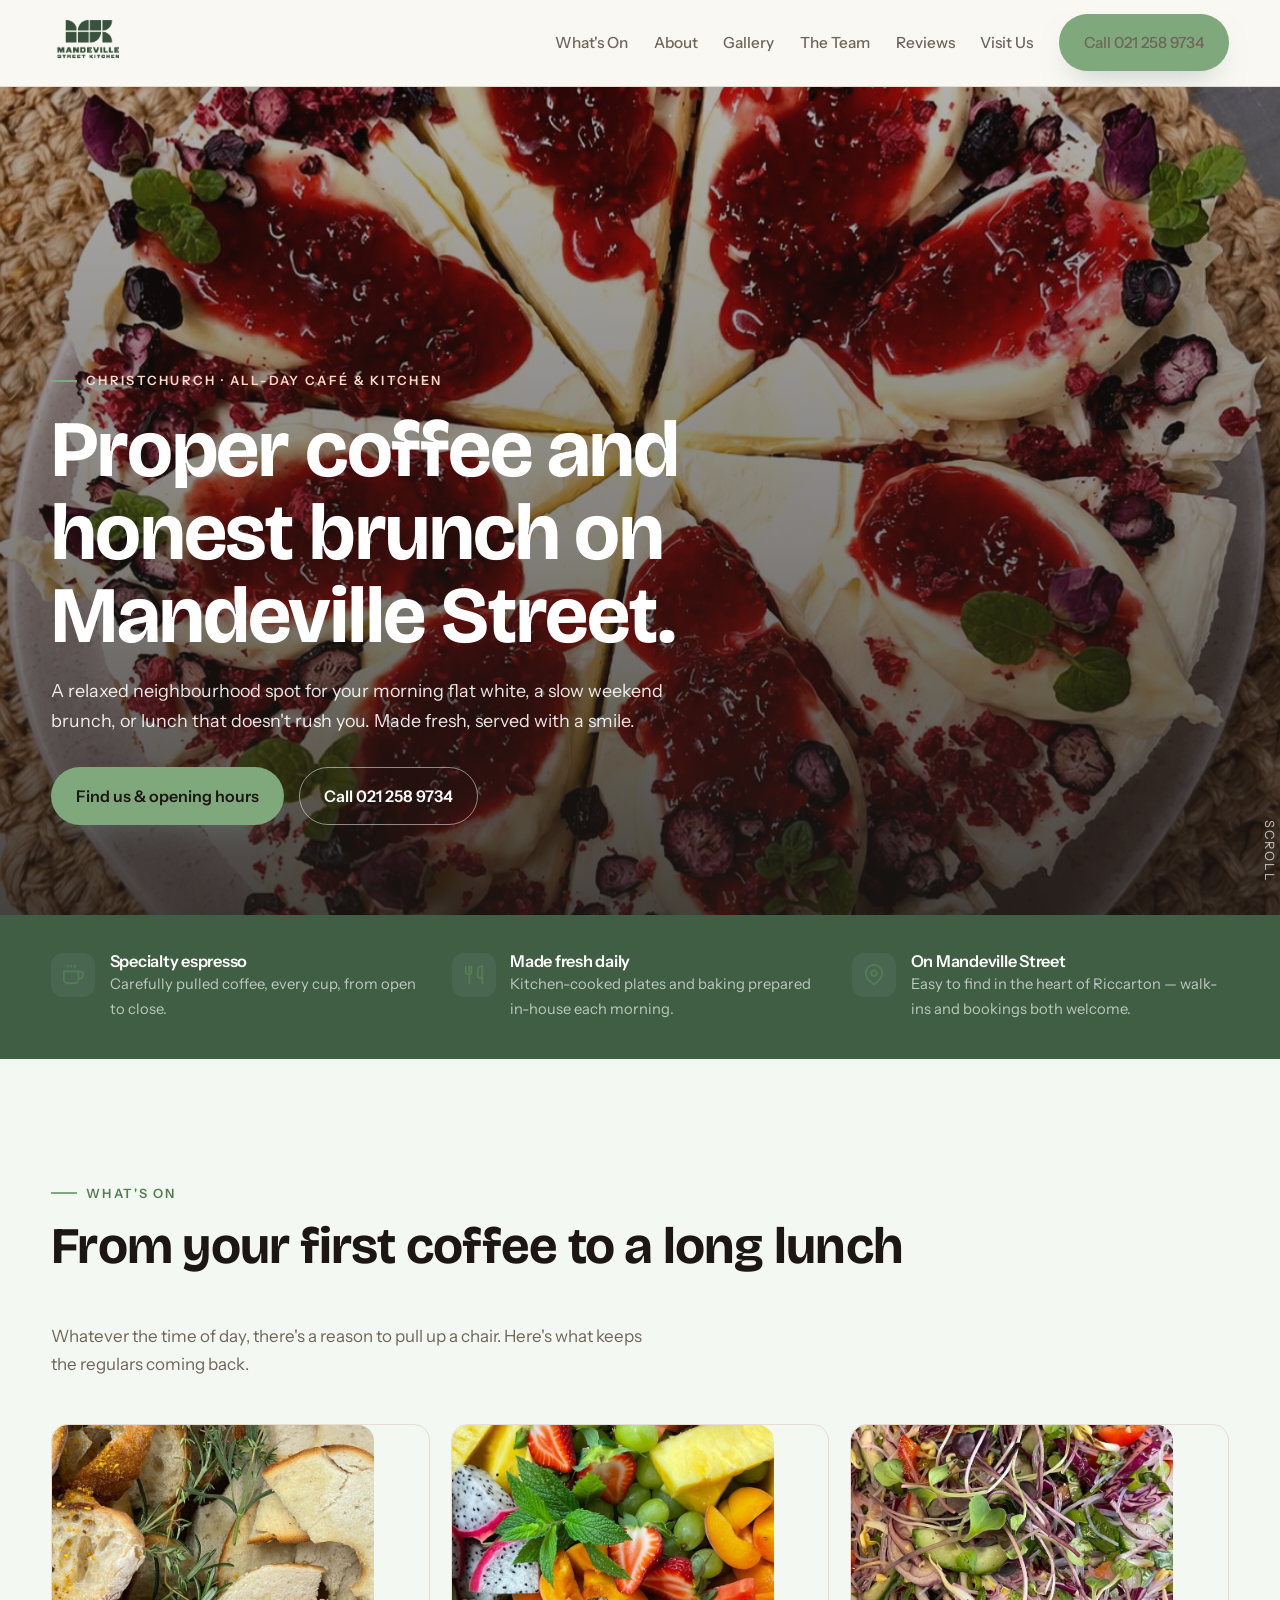
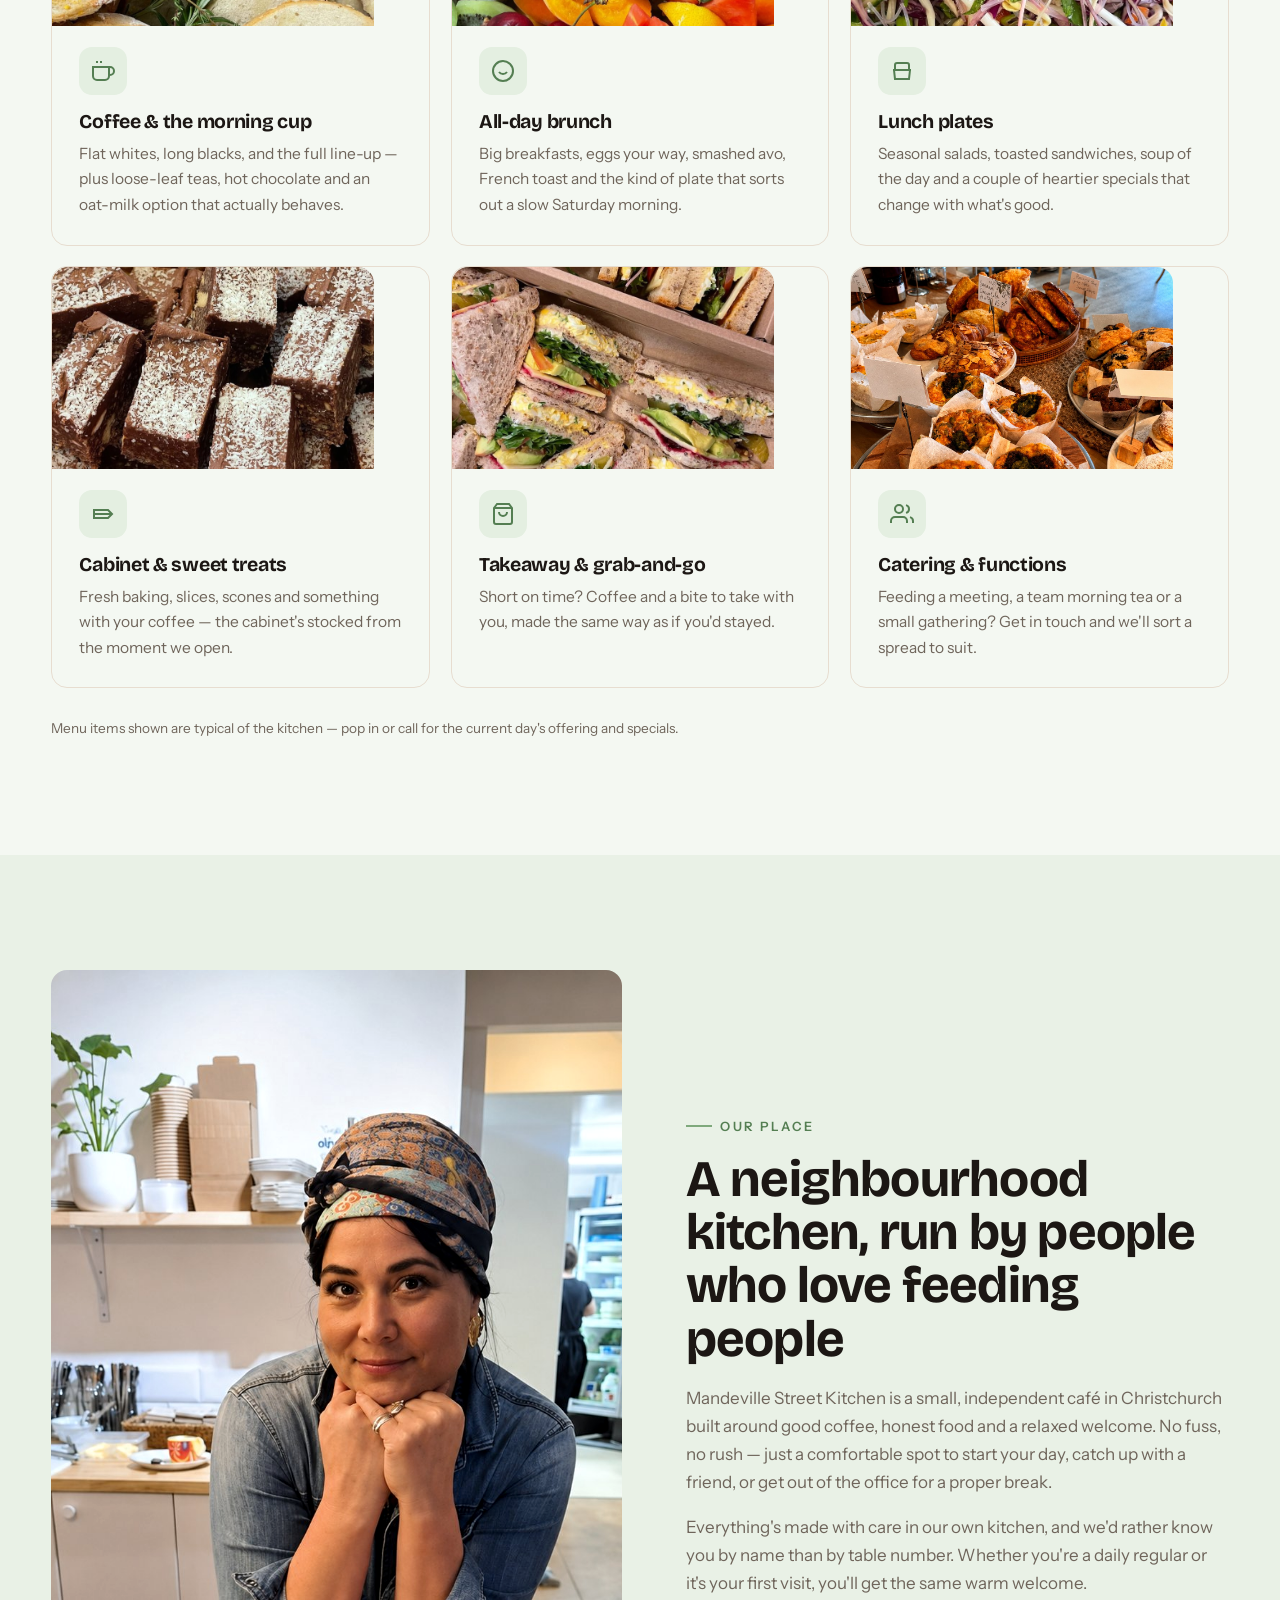
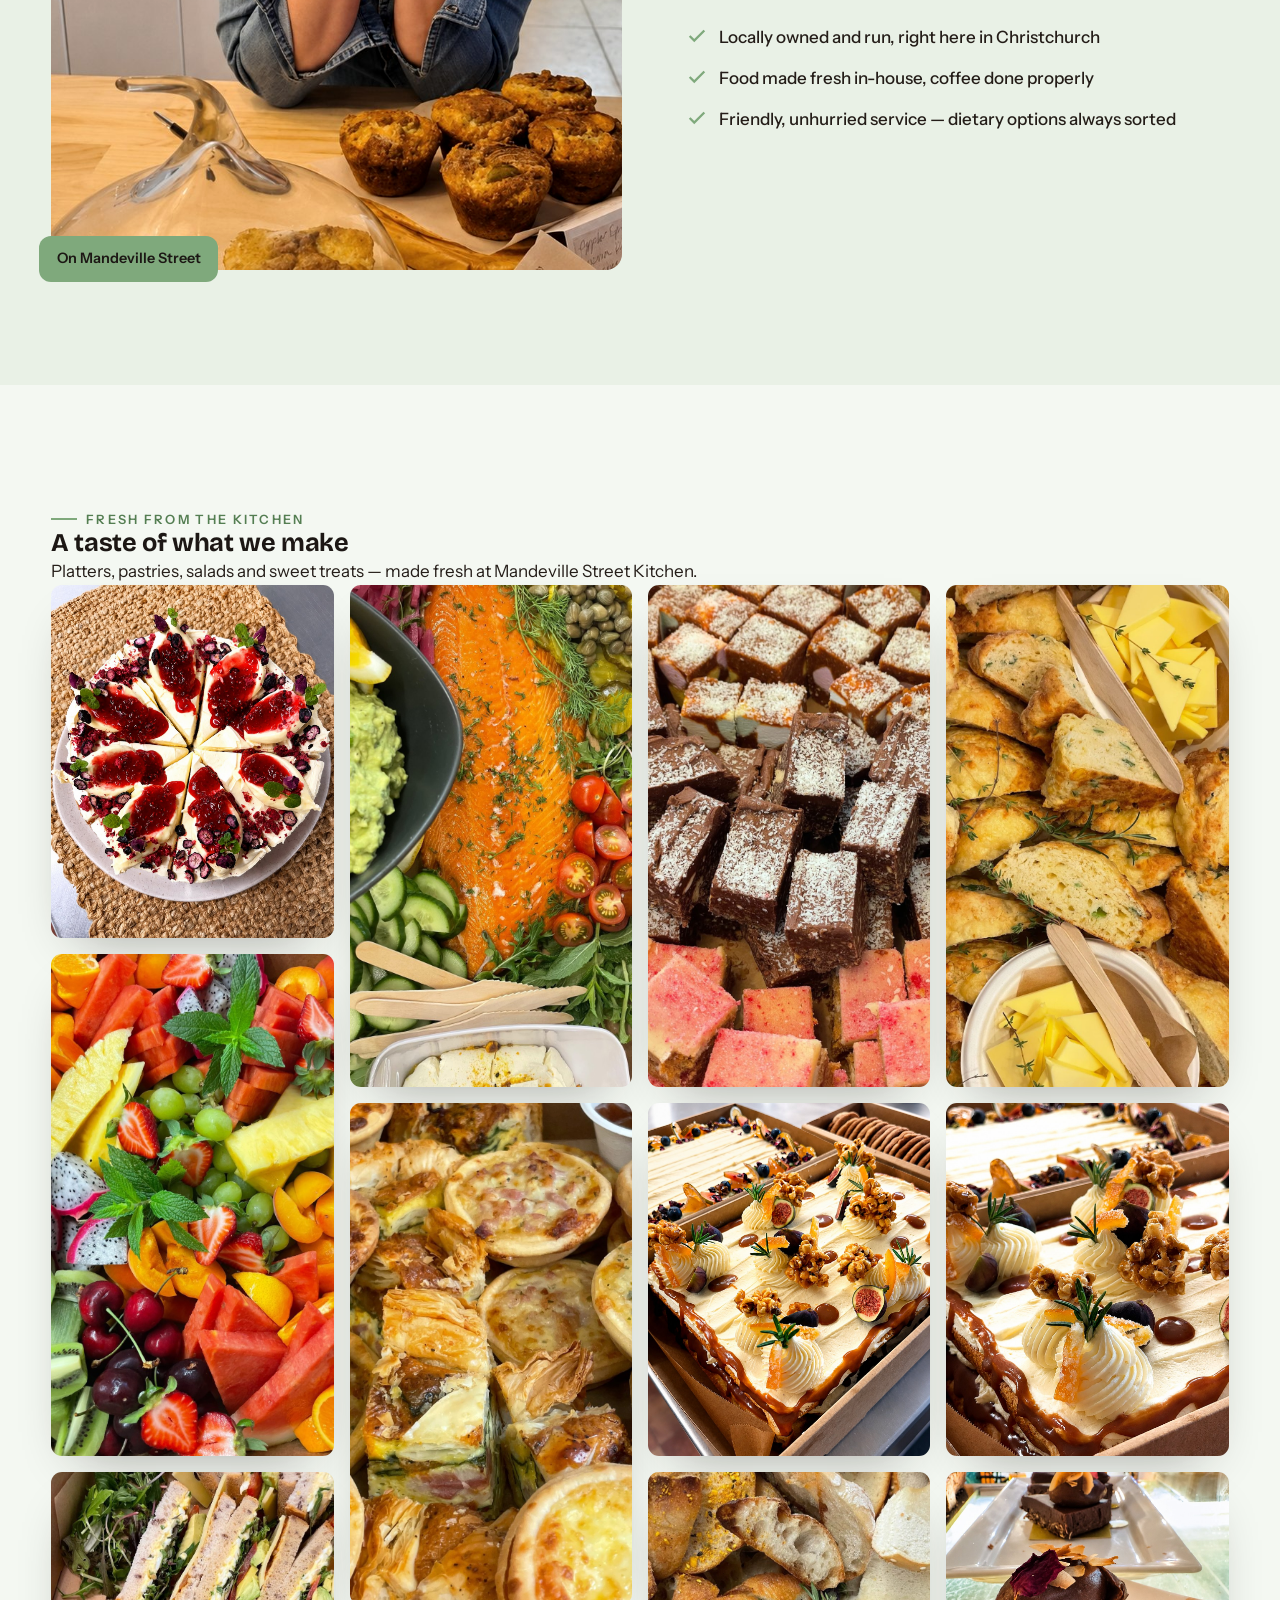
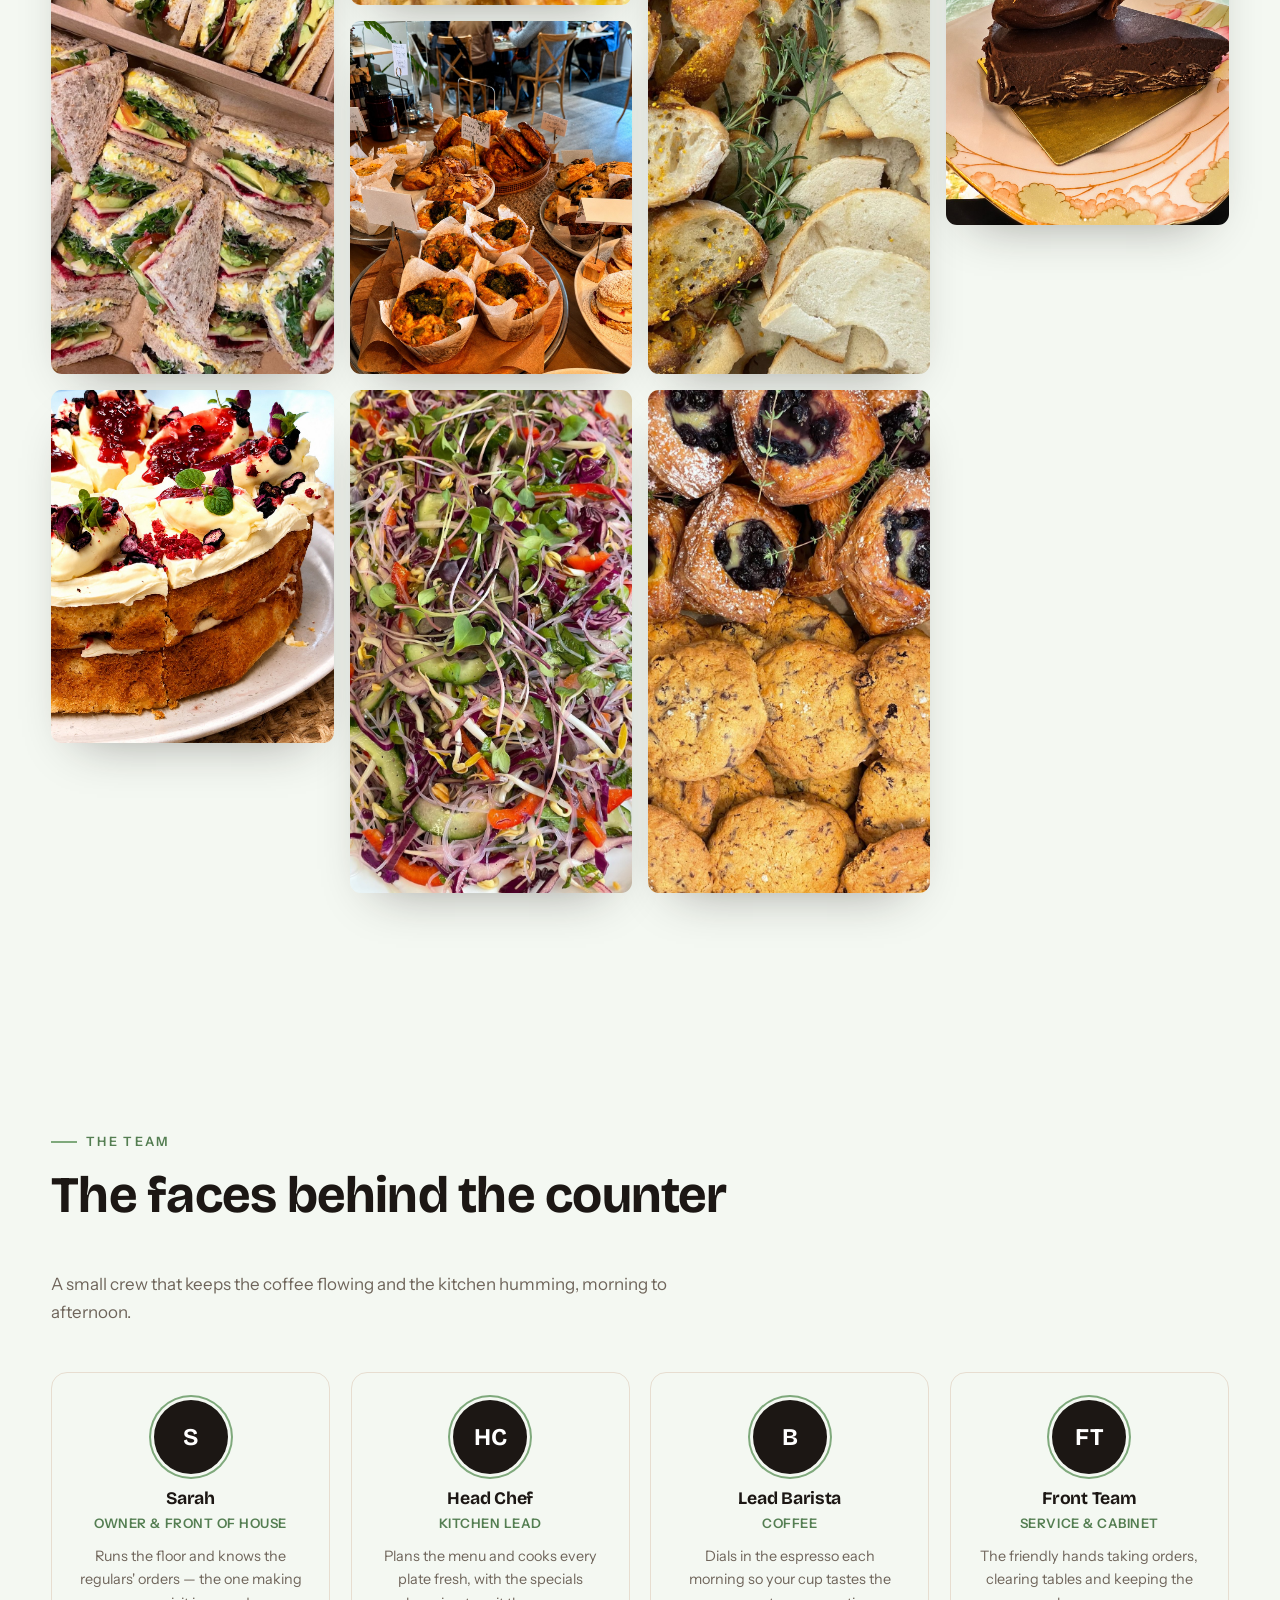
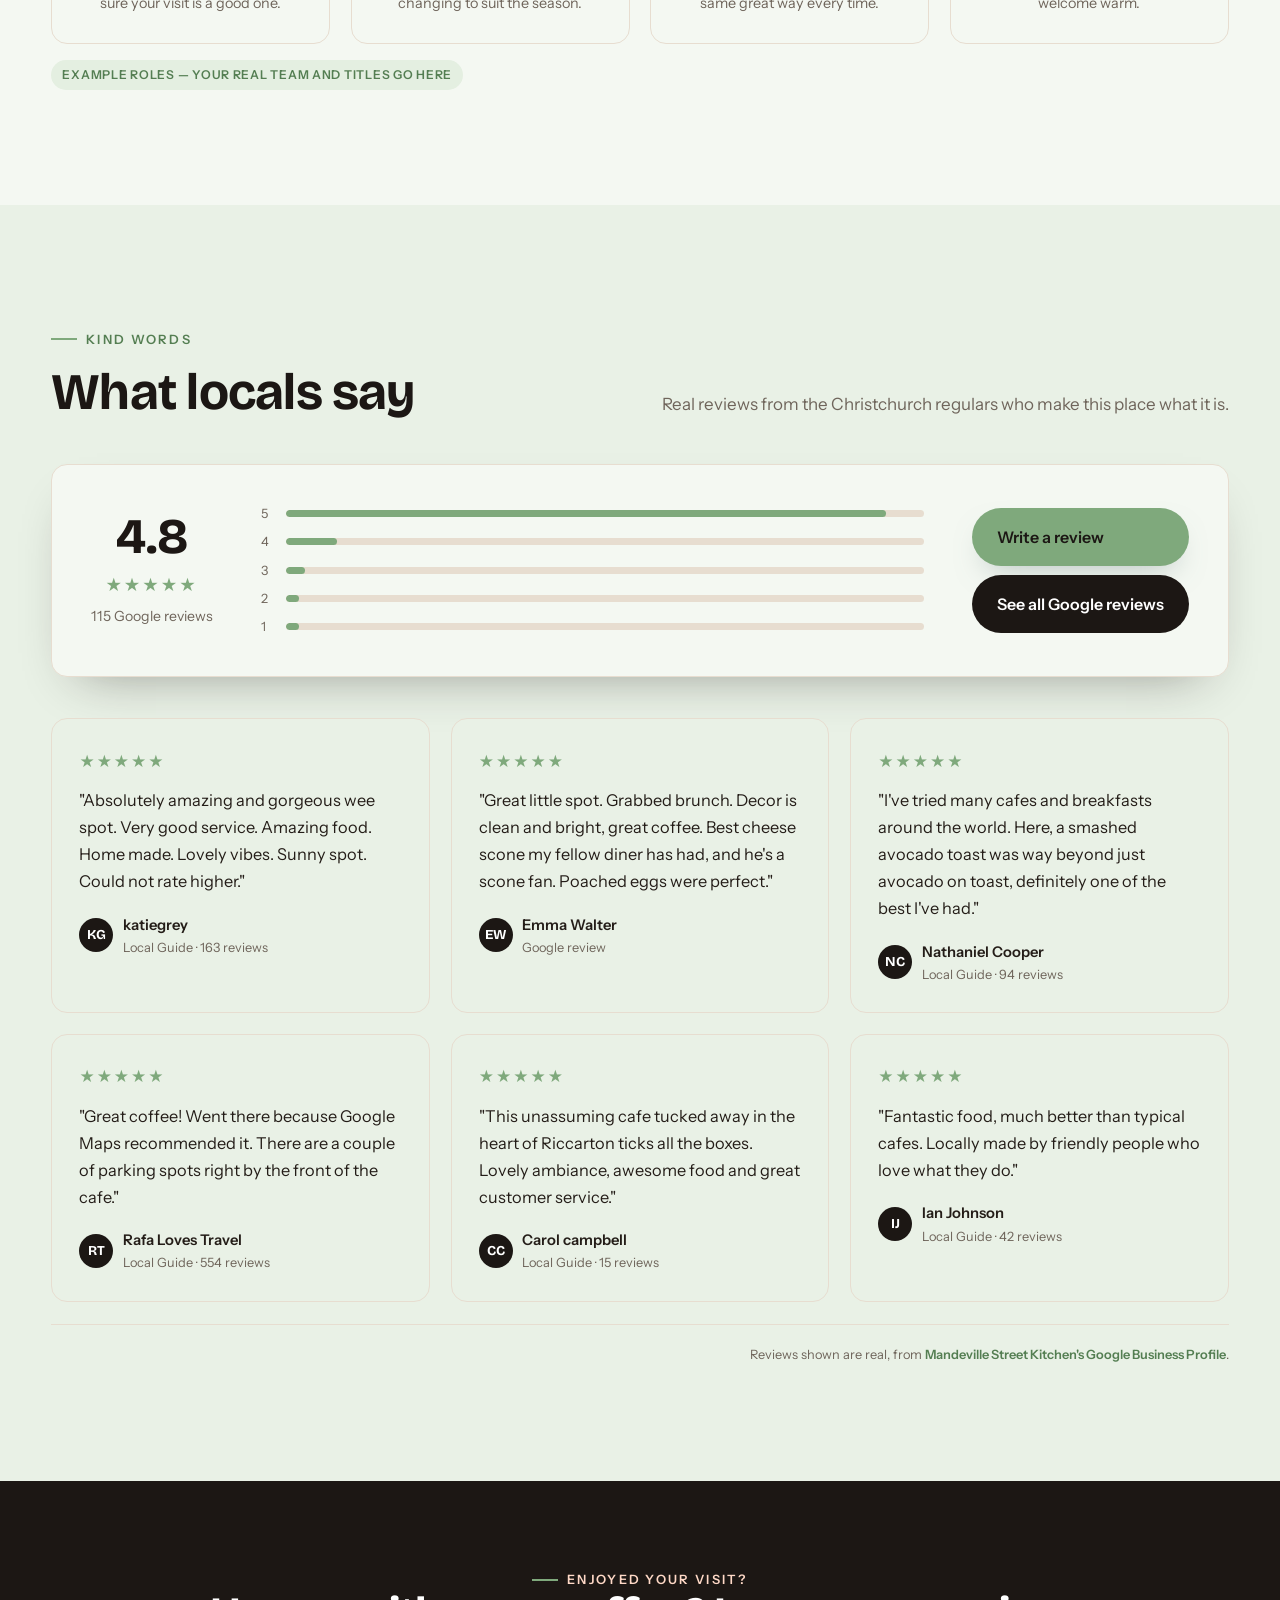
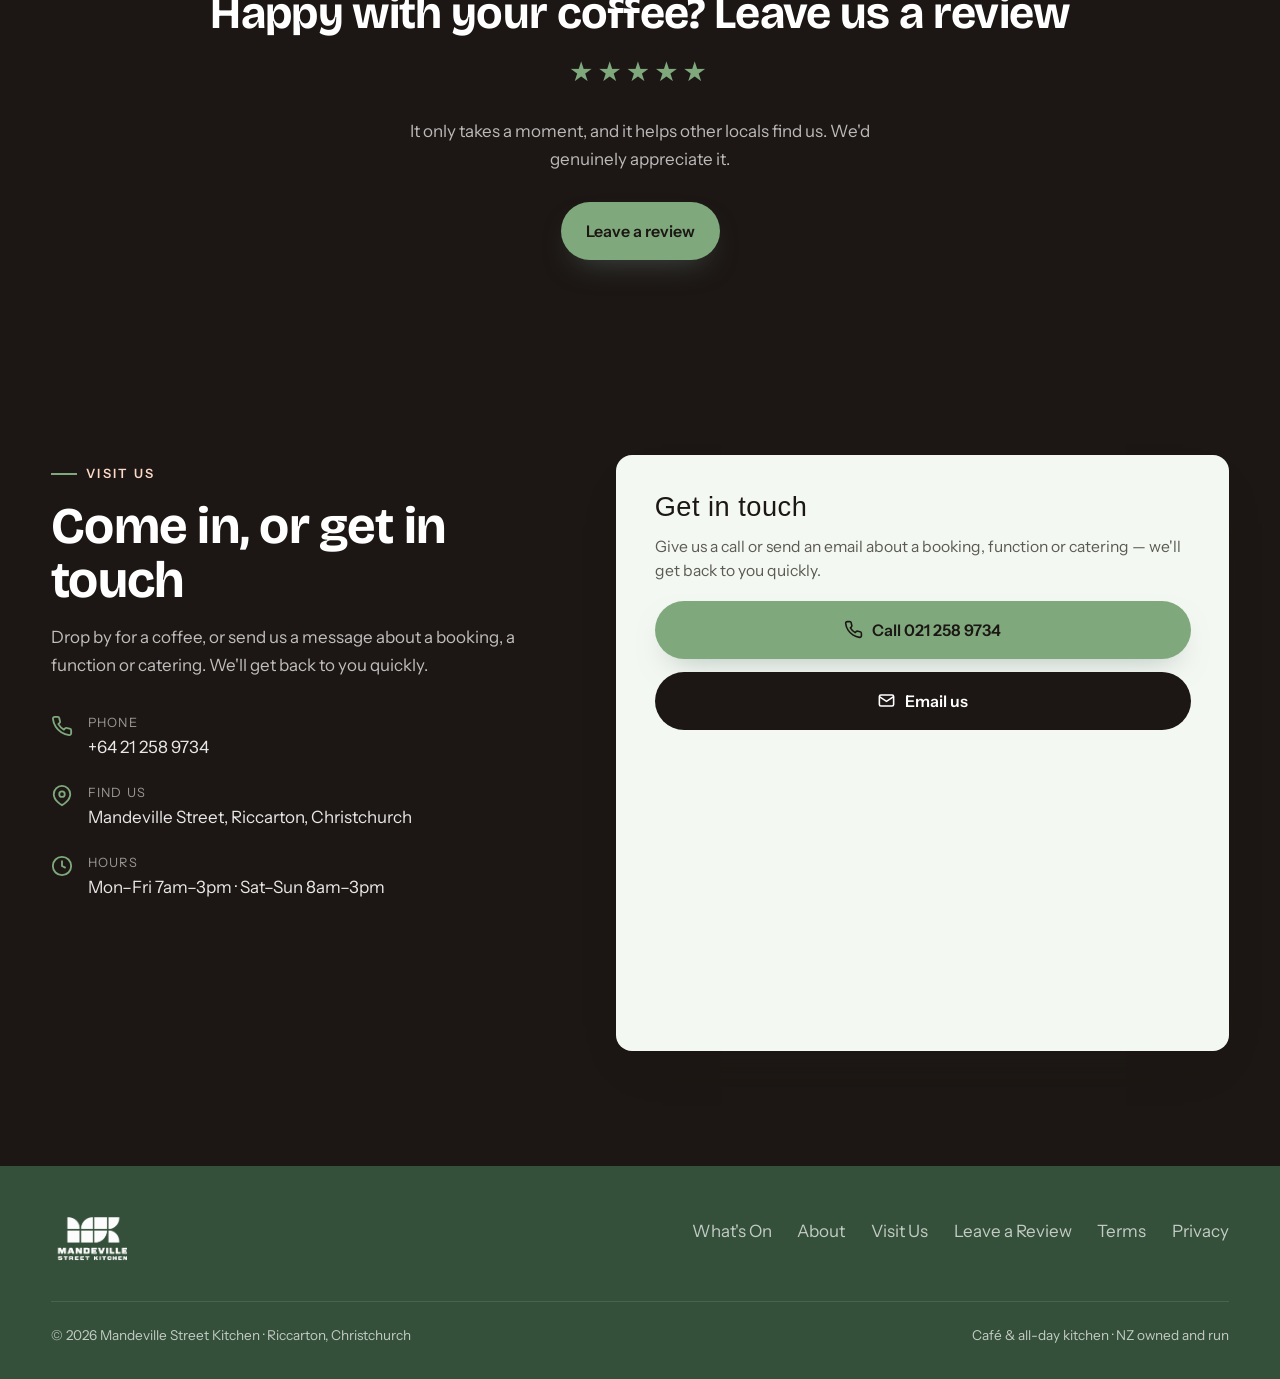
==== commit 32e1476b: "Reviews: real Google reviews + Google rating summary widget Replaces the three placeholder review ca" ====
--- a/index.html
+++ b/index.html
@@ -238,25 +238,61 @@
         <span class="eyebrow">Kind words</span>
         <h2 class="lead-head">What locals say</h2>
       </div>
-      <p class="lead-sub">A few words from the Christchurch regulars who make this place what it is.</p>
-    </div>
+      <p class="lead-sub">Real reviews from the Christchurch regulars who make this place what it is.</p>
+    </div>
+
+    <div class="g-rating">
+      <div class="g-rating__score">
+        <div class="g-rating__num">4.8</div>
+        <div class="g-rating__stars">★★★★★</div>
+        <div class="g-rating__count">115 Google reviews</div>
+      </div>
+      <div class="g-rating__bars" aria-hidden="true">
+        <div class="g-rating__bar-row"><span>5</span><div class="g-rating__bar-track"><div class="g-rating__bar-fill" style="width:94%"></div></div></div>
+        <div class="g-rating__bar-row"><span>4</span><div class="g-rating__bar-track"><div class="g-rating__bar-fill" style="width:8%"></div></div></div>
+        <div class="g-rating__bar-row"><span>3</span><div class="g-rating__bar-track"><div class="g-rating__bar-fill" style="width:3%"></div></div></div>
+        <div class="g-rating__bar-row"><span>2</span><div class="g-rating__bar-track"><div class="g-rating__bar-fill" style="width:2%"></div></div></div>
+        <div class="g-rating__bar-row"><span>1</span><div class="g-rating__bar-track"><div class="g-rating__bar-fill" style="width:2%"></div></div></div>
+      </div>
+      <div class="g-rating__cta">
+        <a href="https://www.google.com/maps/search/?api=1&query=Mandeville+Street+Kitchen+Christchurch" target="_blank" rel="noopener" class="btn btn--primary">Write a review</a>
+        <a href="https://www.google.com/maps/search/?api=1&query=Mandeville+Street+Kitchen+Christchurch" target="_blank" rel="noopener" class="btn btn--dark">See all Google reviews</a>
+      </div>
+    </div>
+
     <div class="rev-grid">
       <div class="rev-card">
         <div class="rev-stars">★★★★★</div>
-        <p>"My go-to for a weekend brunch. The coffee is genuinely excellent and the big breakfast sets me up for the day. Staff always remember us."</p>
-        <div class="rev-by">Megan T. <span>Riccarton</span></div>
-      </div>
-      <div class="rev-card">
-        <div class="rev-stars">★★★★★</div>
-        <p>"Found it on a whim and now I'm in twice a week. Lovely relaxed spot, friendly team, and the cabinet baking is dangerous in the best way."</p>
-        <div class="rev-by">David H. <span>Fendalton</span></div>
-      </div>
-      <div class="rev-card">
-        <div class="rev-stars">★★★★★</div>
-        <p>"Great little local. We took the whole work team in for a morning tea and they sorted everything without any fuss. Will be back."</p>
-        <div class="rev-by">Priya N. <span>Addington</span></div>
-      </div>
-    </div>
+        <p>"Absolutely amazing and gorgeous wee spot. Very good service. Amazing food. Home made. Lovely vibes. Sunny spot. Could not rate higher."</p>
+        <div class="rev-by"><div class="rev-avatar">KG</div><div class="rev-by-name">katiegrey<span>Local Guide · 163 reviews</span></div></div>
+      </div>
+      <div class="rev-card">
+        <div class="rev-stars">★★★★★</div>
+        <p>"Great little spot. Grabbed brunch. Decor is clean and bright, great coffee. Best cheese scone my fellow diner has had, and he's a scone fan. Poached eggs were perfect."</p>
+        <div class="rev-by"><div class="rev-avatar">EW</div><div class="rev-by-name">Emma Walter<span>Google review</span></div></div>
+      </div>
+      <div class="rev-card">
+        <div class="rev-stars">★★★★★</div>
+        <p>"I've tried many cafes and breakfasts around the world. Here, a smashed avocado toast was way beyond just avocado on toast, definitely one of the best I've had."</p>
+        <div class="rev-by"><div class="rev-avatar">NC</div><div class="rev-by-name">Nathaniel Cooper<span>Local Guide · 94 reviews</span></div></div>
+      </div>
+      <div class="rev-card">
+        <div class="rev-stars">★★★★★</div>
+        <p>"Great coffee! Went there because Google Maps recommended it. There are a couple of parking spots right by the front of the cafe."</p>
+        <div class="rev-by"><div class="rev-avatar">RT</div><div class="rev-by-name">Rafa Loves Travel<span>Local Guide · 554 reviews</span></div></div>
+      </div>
+      <div class="rev-card">
+        <div class="rev-stars">★★★★★</div>
+        <p>"This unassuming cafe tucked away in the heart of Riccarton ticks all the boxes. Lovely ambiance, awesome food and great customer service."</p>
+        <div class="rev-by"><div class="rev-avatar">CC</div><div class="rev-by-name">Carol campbell<span>Local Guide · 15 reviews</span></div></div>
+      </div>
+      <div class="rev-card">
+        <div class="rev-stars">★★★★★</div>
+        <p>"Fantastic food, much better than typical cafes. Locally made by friendly people who love what they do."</p>
+        <div class="rev-by"><div class="rev-avatar">IJ</div><div class="rev-by-name">Ian Johnson<span>Local Guide · 42 reviews</span></div></div>
+      </div>
+    </div>
+    <div class="g-rating__by">Reviews shown are real, from <a href="https://www.google.com/maps/search/?api=1&query=Mandeville+Street+Kitchen+Christchurch" target="_blank" rel="noopener">Mandeville Street Kitchen's Google Business Profile</a>.</div>
   </div>
 </section>
 
--- a/styles.css
+++ b/styles.css
@@ -150,8 +150,27 @@
 .rev-card { background: var(--bone); border: 1px solid var(--line); border-radius: var(--radius); padding: 1.7rem; }
 .rev-stars { color: var(--accent); letter-spacing: 2px; margin-bottom: .8rem; }
 .rev-card p { font-size: 1.02rem; color: var(--text); }
-.rev-by { margin-top: 1.1rem; font-weight: 600; font-size: .92rem; }
-.rev-by span { display: block; color: var(--muted); font-weight: 400; font-size: .85rem; }
+.rev-by { margin-top: 1.1rem; display: flex; align-items: center; gap: .6rem; }
+.rev-avatar { flex: none; width: 34px; height: 34px; border-radius: 50%; background: var(--ink); color: #fff; display: grid; place-items: center; font-family: "Bricolage Grotesque"; font-weight: 700; font-size: .85rem; }
+.rev-by-name { font-weight: 600; font-size: .92rem; }
+.rev-by-name span { display: block; color: var(--muted); font-weight: 400; font-size: .8rem; }
+
+/* Google review summary widget */
+.g-rating { display: flex; gap: clamp(1.6rem, 4vw, 3rem); align-items: center; flex-wrap: wrap;
+  background: var(--paper); border: 1px solid var(--line); border-radius: var(--radius); box-shadow: var(--shadow);
+  padding: clamp(1.6rem, 3vw, 2.4rem); margin-top: 2.6rem; }
+.g-rating__score { flex: none; text-align: center; min-width: 120px; }
+.g-rating__num { font-family: "Bricolage Grotesque"; font-weight: 700; font-size: 3.1rem; line-height: 1; color: var(--ink); }
+.g-rating__stars { color: var(--accent); letter-spacing: 2px; font-size: 1.15rem; margin: .5rem 0 .3rem; }
+.g-rating__count { color: var(--muted); font-size: .88rem; }
+.g-rating__bars { flex: 1 1 260px; min-width: 220px; display: grid; gap: .45rem; }
+.g-rating__bar-row { display: grid; grid-template-columns: 14px 1fr; align-items: center; gap: .7rem; font-size: .8rem; color: var(--muted); }
+.g-rating__bar-track { height: 7px; border-radius: 999px; background: var(--line); overflow: hidden; }
+.g-rating__bar-fill { height: 100%; background: var(--accent); border-radius: 999px; }
+.g-rating__cta { flex: none; display: flex; flex-direction: column; gap: .6rem; }
+.g-rating__by { margin-top: 1.4rem; padding-top: 1.2rem; border-top: 1px solid var(--line); font-size: .8rem; color: var(--muted); text-align: right; }
+.g-rating__by a { color: var(--accent-deep); font-weight: 600; }
+@media (max-width: 640px) { .g-rating { flex-direction: column; align-items: stretch; } .g-rating__cta { flex-direction: row; } }
 
 /* Review funnel banner */
 .funnel { background: var(--ink); color: #fff; text-align: center; padding: clamp(3.5rem,7vw,5rem) 0; }
